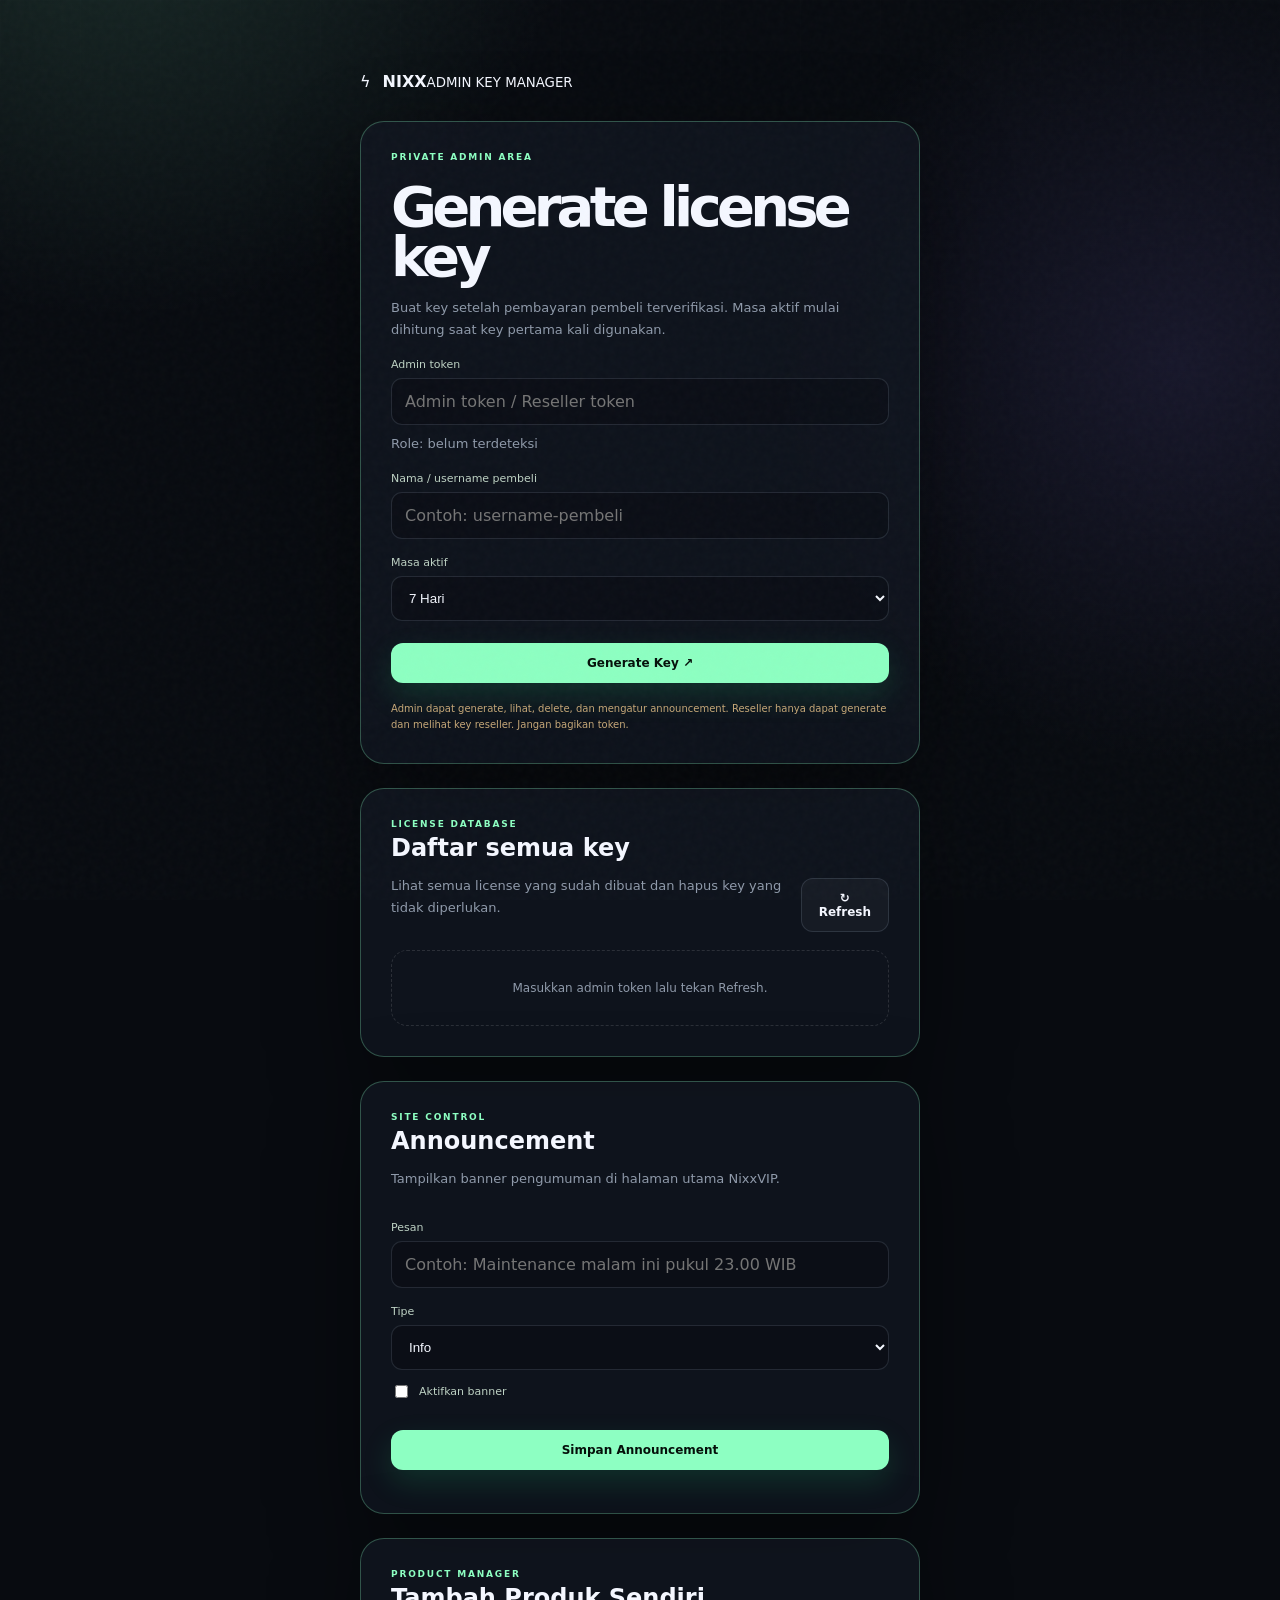
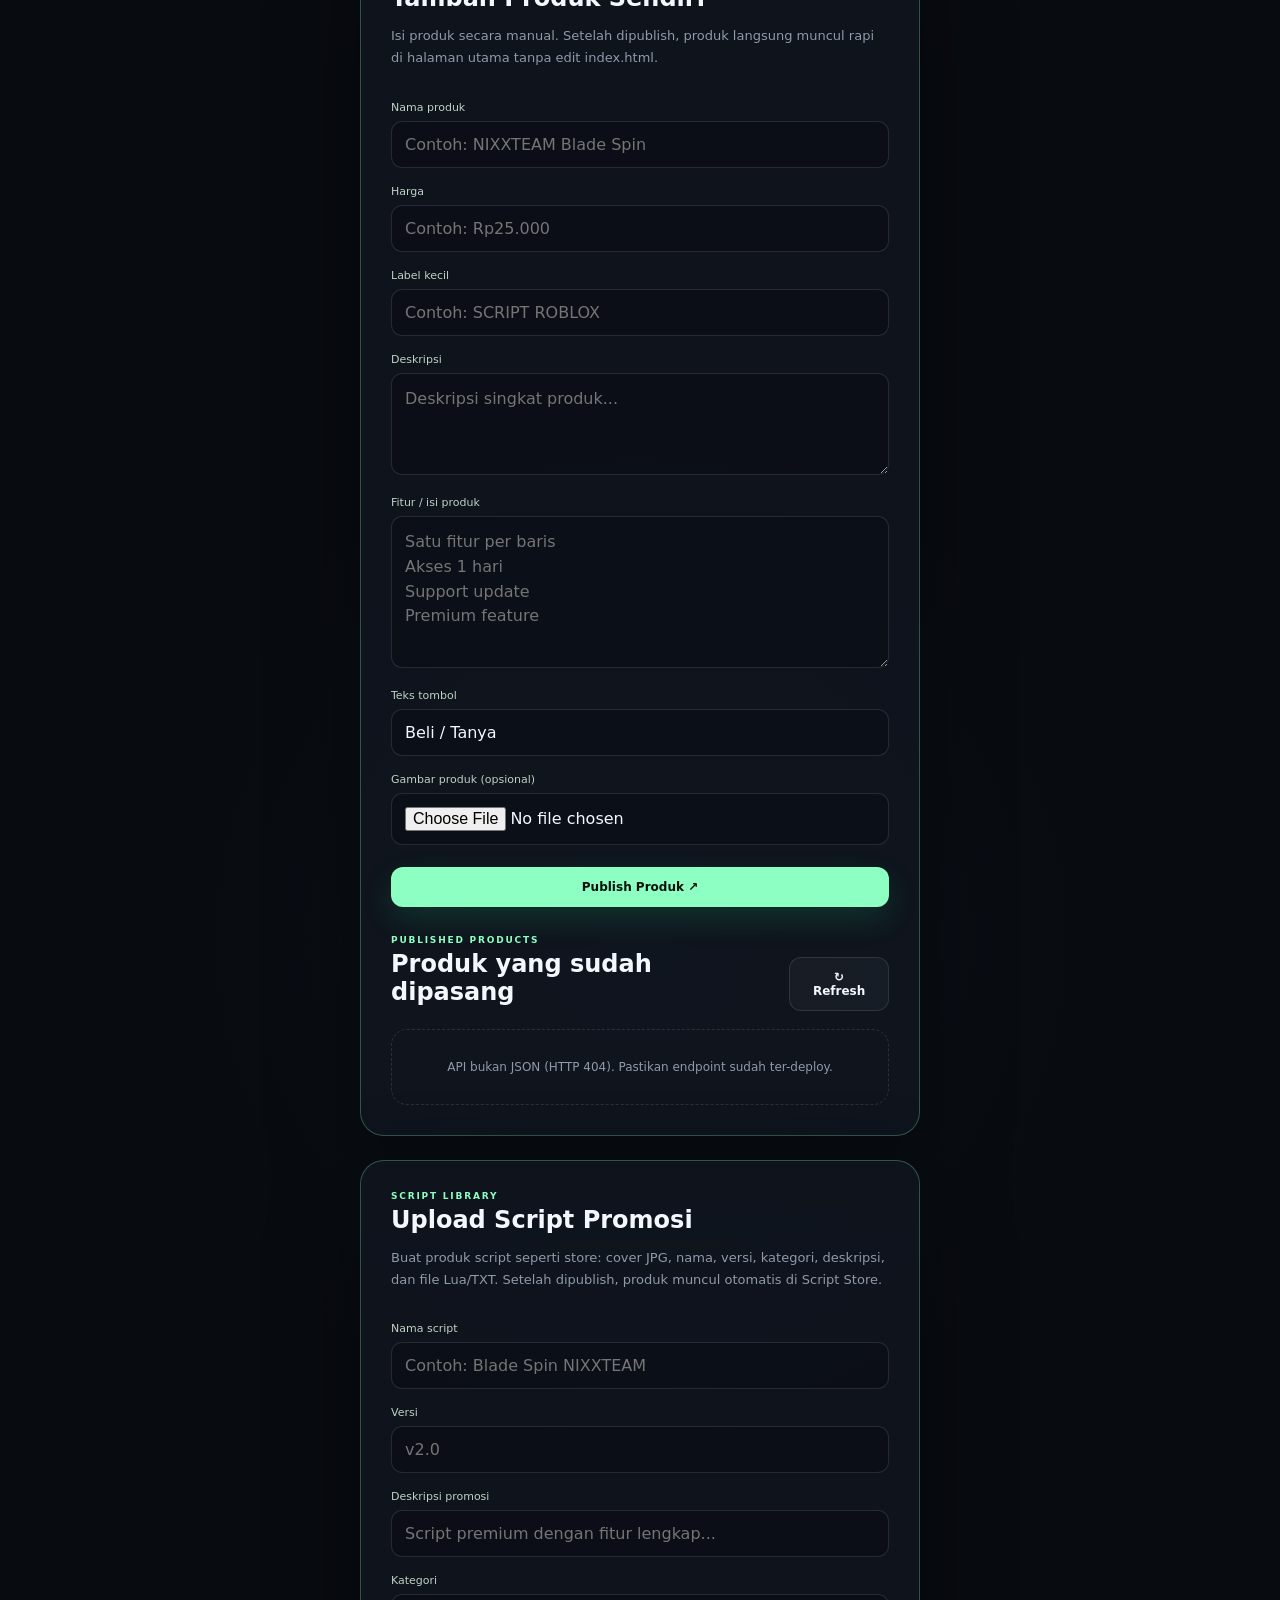
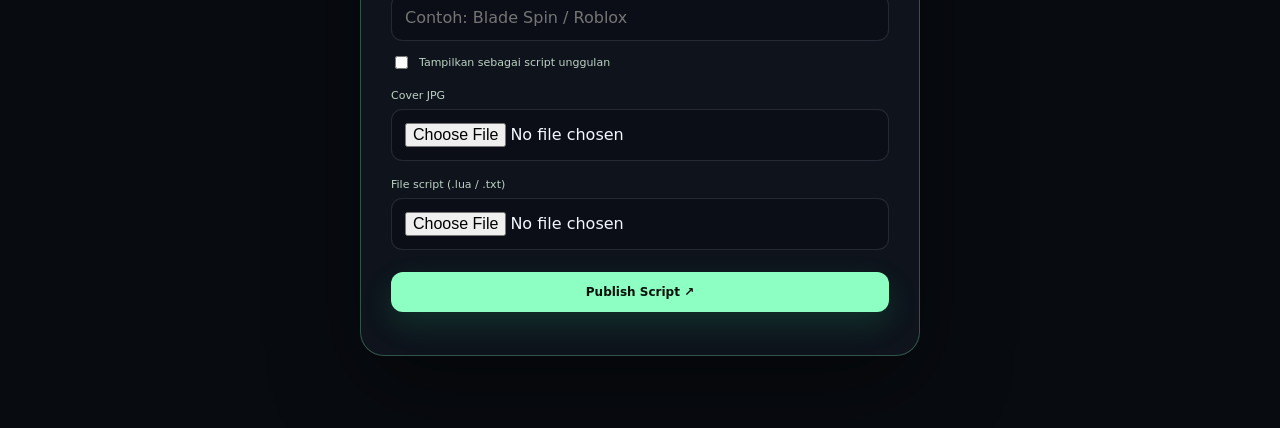
==== admin.html @ 9d0504aa "Add files via upload" ====
<!doctype html>
<html lang="id">
<head>
  <meta charset="utf-8">
  <meta name="viewport" content="width=device-width,initial-scale=1">
  <title>NIXX VIP — Admin Key Manager</title>
  <link rel="stylesheet" href="./style.css">
  <script defer src="./admin.js"></script>
  <style>
    .key-manager{margin-top:24px}
    .manager-head{display:flex;justify-content:space-between;gap:16px;align-items:flex-end;margin-bottom:18px}
    .manager-head h2{margin:5px 0}
    .manager-tools{display:flex;gap:8px;flex-wrap:wrap}
    .key-list{display:grid;gap:12px}
    .key-item{border:1px solid rgba(255,255,255,.1);border-radius:18px;padding:18px;background:rgba(255,255,255,.035)}
    .key-top{display:flex;justify-content:space-between;gap:12px;align-items:center}
    .key-code{font-family:ui-monospace,SFMono-Regular,Consolas,monospace;font-size:14px;word-break:break-all}
    .key-status{font-size:11px;font-weight:800;letter-spacing:.08em;padding:6px 9px;border-radius:999px;white-space:nowrap}
    .status-issued{background:rgba(255,193,7,.12);color:#ffd666}
    .status-active{background:rgba(114,245,168,.12);color:#72f5a8}
    .status-expired,.status-revoked{background:rgba(255,100,120,.12);color:#ff8798}
    .key-grid{display:grid;grid-template-columns:repeat(4,minmax(0,1fr));gap:12px;margin-top:15px}
    .key-grid small{display:block;color:var(--muted);font-size:10px;margin-bottom:4px}
    .key-grid b{font-size:12px}
    .key-actions{margin-top:15px;display:flex;justify-content:flex-end;gap:8px}
    .button-secondary{border-color:rgba(180,120,255,.3)!important;color:#d9b9ff!important}
    .button-danger{border-color:rgba(255,90,110,.35)!important;color:#ff8798!important}
    .empty-key{padding:30px;text-align:center;color:var(--muted);border:1px dashed rgba(255,255,255,.12);border-radius:16px}
    @media(max-width:760px){.key-grid{grid-template-columns:repeat(2,minmax(0,1fr))}.manager-head{align-items:stretch;flex-direction:column}.key-top{align-items:flex-start;flex-direction:column}}
  </style>
</head>
<body>
  <div class="noise" aria-hidden="true"></div>
  <div class="orb orb-one" aria-hidden="true"></div>

  <main class="admin-shell">
    <a class="brand" href="./index.html">
      <span class="brand-symbol">ϟ</span>
      <span><b>NIXX</b><small>ADMIN KEY MANAGER</small></span>
    </a>

    <section class="admin-card">
      <span class="section-number">PRIVATE ADMIN AREA</span>
      <h1>Generate license key</h1>
      <p class="admin-muted">
        Buat key setelah pembayaran pembeli terverifikasi.
        Masa aktif mulai dihitung saat key pertama kali digunakan.
      </p>

      <form id="issueForm">
        <label for="adminToken">Admin token</label>
        <input id="adminToken" type="password" placeholder="Admin token / Reseller token" autocomplete="off" required>
        <p id="roleBadge" class="admin-muted" style="margin-top:8px">Role: belum terdeteksi</p>

        <label for="customer">Nama / username pembeli</label>
        <input id="customer" placeholder="Contoh: username-pembeli" required>

        <label for="days">Masa aktif</label>
        <select id="days">
          <option value="1">1 Hari</option>
          <option value="3">3 Hari</option>
          <option value="7" selected>7 Hari</option>
          <option value="30">30 Hari</option>
        </select>

        <button class="button button-primary button-full" type="submit">Generate Key ↗</button>
      </form>

      <div class="admin-result" id="result" hidden>
        <span class="section-number">KEY GENERATED</span>
        <strong id="generatedKey"></strong>
        <div class="result-actions">
          <button class="button button-primary" id="copyKey" type="button">Copy key</button>
          <a class="button" id="sendWhatsapp" target="_blank" rel="noreferrer">Kirim WhatsApp ↗</a>
        </div>
      </div>

      <p class="admin-warning">Admin dapat generate, lihat, delete, dan mengatur announcement. Reseller hanya dapat generate dan melihat key reseller. Jangan bagikan token.</p>
    </section>

    <section class="admin-card key-manager">
      <div class="manager-head">
        <div>
          <span class="section-number">LICENSE DATABASE</span>
          <h2>Daftar semua key</h2>
          <p class="admin-muted">
            Lihat semua license yang sudah dibuat dan hapus key yang tidak diperlukan.
          </p>
        </div>
        <div class="manager-tools">
          <button class="button" id="refreshKeys" type="button">↻ Refresh</button>
        </div>
      </div>

      <div class="key-list" id="licenseList">
        <div class="empty-key">Masukkan admin token lalu tekan Refresh.</div>
      </div>
    </section>

    <section class="admin-card key-manager">
      <div class="manager-head">
        <div><span class="section-number">SITE CONTROL</span><h2>Announcement</h2><p class="admin-muted">Tampilkan banner pengumuman di halaman utama NixxVIP.</p></div>
      </div>
      <form id="announcementForm">
        <label for="announcementText">Pesan</label>
        <input id="announcementText" maxlength="300" placeholder="Contoh: Maintenance malam ini pukul 23.00 WIB">
        <label for="announcementType">Tipe</label>
        <select id="announcementType"><option value="info">Info</option><option value="success">Success</option><option value="warning">Warning</option><option value="danger">Danger</option></select>
        <label style="display:flex;gap:8px;align-items:center;margin-top:12px"><input id="announcementEnabled" type="checkbox" style="width:auto"> Aktifkan banner</label>
        <button class="button button-primary button-full" type="submit">Simpan Announcement</button>
        <p id="announcementStatus" class="admin-muted"></p>
      </form>
    </section>
  
    <section class="admin-card key-manager">
      <div class="manager-head">
        <div><span class="section-number">PRODUCT MANAGER</span><h2>Tambah Produk Sendiri</h2><p class="admin-muted">Isi produk secara manual. Setelah dipublish, produk langsung muncul rapi di halaman utama tanpa edit index.html.</p></div>
      </div>
      <form id="productUploadForm">
        <label for="productTitle">Nama produk</label>
        <input id="productTitle" maxlength="80" placeholder="Contoh: NIXXTEAM Blade Spin" required>
        <label for="productPrice">Harga</label>
        <input id="productPrice" maxlength="40" placeholder="Contoh: Rp25.000" required>
        <label for="productBadge">Label kecil</label>
        <input id="productBadge" maxlength="40" placeholder="Contoh: SCRIPT ROBLOX">
        <label for="productDescription">Deskripsi</label>
        <textarea id="productDescription" maxlength="400" rows="3" placeholder="Deskripsi singkat produk..."></textarea>
        <label for="productFeatures">Fitur / isi produk</label>
        <textarea id="productFeatures" rows="5" placeholder="Satu fitur per baris&#10;Akses 1 hari&#10;Support update&#10;Premium feature"></textarea>
        <label for="productOrderLabel">Teks tombol</label>
        <input id="productOrderLabel" maxlength="30" value="Beli / Tanya" placeholder="Beli / Tanya">
        <label for="productImage">Gambar produk (opsional)</label>
        <input id="productImage" type="file" accept="image/jpeg,.jpg,.jpeg,image/png,.png,image/webp,.webp">
        <img id="productImagePreview" alt="Preview produk" hidden style="width:100%;aspect-ratio:16/9;object-fit:cover;border-radius:16px;border:1px solid rgba(255,255,255,.12);margin-top:8px">
        <button class="button button-primary button-full" type="submit">Publish Produk ↗</button>
        <p id="productUploadStatus" class="admin-muted"></p>
      </form>

      <div class="manager-head" style="margin-top:28px">
        <div><span class="section-number">PUBLISHED PRODUCTS</span><h2>Produk yang sudah dipasang</h2></div>
        <div class="manager-tools"><button class="button" id="refreshProducts" type="button">↻ Refresh</button></div>
      </div>
      <div class="key-list" id="productAdminList"><div class="empty-key">Belum memuat produk.</div></div>
    </section>

    <section class="admin-card key-manager">
      <div class="manager-head">
        <div><span class="section-number">SCRIPT LIBRARY</span><h2>Upload Script Promosi</h2><p class="admin-muted">Buat produk script seperti store: cover JPG, nama, versi, kategori, deskripsi, dan file Lua/TXT. Setelah dipublish, produk muncul otomatis di Script Store.</p></div>
      </div>
      <form id="scriptUploadForm">
        <label for="scriptTitle">Nama script</label>
        <input id="scriptTitle" maxlength="80" placeholder="Contoh: Blade Spin NIXXTEAM" required>
        <label for="scriptVersion">Versi</label>
        <input id="scriptVersion" maxlength="30" placeholder="v2.0">
        <label for="scriptDescription">Deskripsi promosi</label>
        <input id="scriptDescription" maxlength="240" placeholder="Script premium dengan fitur lengkap...">
        <label for="scriptCategory">Kategori</label>
        <input id="scriptCategory" maxlength="40" placeholder="Contoh: Blade Spin / Roblox">
        <label style="display:flex;gap:8px;align-items:center;margin-top:12px"><input id="scriptFeatured" type="checkbox" style="width:auto"> Tampilkan sebagai script unggulan</label>
        <label for="scriptCover">Cover JPG</label>
        <input id="scriptCover" type="file" accept="image/jpeg,.jpg,.jpeg" required>
        <img id="scriptCoverPreview" alt="Preview cover" hidden style="width:100%;max-width:520px;aspect-ratio:16/9;object-fit:cover;border-radius:16px;border:1px solid rgba(255,255,255,.12);margin-top:8px">
        <label for="scriptFile">File script (.lua / .txt)</label>
        <input id="scriptFile" type="file" accept=".lua,.txt,text/plain" required>
        <button class="button button-primary button-full" type="submit">Publish Script ↗</button>
        <p id="scriptUploadStatus" class="admin-muted"></p>
      </form>
    </section>

  </main>
</body>
</html>
---- style.css ----
:root {
  --bg: #080b10;
  --bg-soft: #0d1219;
  --panel: rgba(17, 23, 32, .78);
  --panel-solid: #111821;
  --panel-light: rgba(255, 255, 255, .045);
  --line: rgba(203, 219, 255, .13);
  --line-strong: rgba(151, 255, 205, .42);
  --text: #f4f7ff;
  --muted: #8f9aaa;
  --green: #8dffc2;
  --green-dark: #1dd47d;
  --cyan: #8de9ff;
  --purple: #b28dff;
  --danger: #ff9ca9;
  --shadow: 0 30px 90px rgba(0, 0, 0, .42);
  --radius: 24px;
}

* { box-sizing: border-box; }
html { scroll-behavior: smooth; }
body {
  margin: 0;
  min-height: 100vh;
  overflow-x: hidden;
  color: var(--text);
  background:
    radial-gradient(circle at 9% -4%, rgba(141, 255, 194, .14), transparent 29rem),
    radial-gradient(circle at 92% 10%, rgba(146, 121, 255, .11), transparent 25rem),
    radial-gradient(circle at 50% 70%, rgba(44, 110, 134, .07), transparent 32rem),
    var(--bg);
  font-family: Inter, ui-sans-serif, system-ui, -apple-system, BlinkMacSystemFont, "Segoe UI", sans-serif;
}
body::before {
  content: "";
  position: fixed;
  z-index: -2;
  inset: 0;
  pointer-events: none;
  opacity: .42;
  background-image: linear-gradient(rgba(255,255,255,.018) 1px, transparent 1px), linear-gradient(90deg, rgba(255,255,255,.018) 1px, transparent 1px);
  background-size: 80px 80px;
  mask-image: linear-gradient(to bottom, black, transparent 88%);
}
a, button, input { font: inherit; }
button { cursor: pointer; }
.noise {
  position: fixed;
  z-index: 30;
  inset: 0;
  pointer-events: none;
  opacity: .035;
  background-image: url("data:image/svg+xml,%3Csvg viewBox='0 0 180 180' xmlns='http://www.w3.org/2000/svg'%3E%3Cfilter id='n'%3E%3CfeTurbulence type='fractalNoise' baseFrequency='.8' numOctaves='3' stitchTiles='stitch'/%3E%3C/filter%3E%3Crect width='100%25' height='100%25' filter='url(%23n)' opacity='.72'/%3E%3C/svg%3E");
}
#particles { position: fixed; z-index: -1; inset: 0; overflow: hidden; pointer-events: none; }
#particles i {
  position: absolute;
  width: 3px;
  height: 3px;
  border-radius: 50%;
  background: var(--green);
  opacity: .24;
  box-shadow: 0 0 14px var(--green);
  animation: float-particle 8s ease-in-out infinite;
}
.ambient {
  position: fixed;
  z-index: -1;
  width: 360px;
  height: 360px;
  border: 1px solid rgba(141, 255, 194, .11);
  border-radius: 50%;
  pointer-events: none;
}
.ambient::after { content: ""; position: absolute; inset: 32px; border: 1px solid rgba(141, 255, 194, .07); border-radius: 50%; }
.ambient-one { top: 18%; left: -270px; animation: orbit 18s ease-in-out infinite; }
.ambient-two { right: -270px; bottom: 8%; animation: orbit 22s ease-in-out infinite reverse; }
.shell { width: min(1160px, calc(100% - 40px)); margin: auto; }

/* HEADER */
.site-header {
  position: relative;
  z-index: 4;
  display: flex;
  align-items: center;
  justify-content: space-between;
  padding: 25px 0;
}
.brand { display: flex; align-items: center; gap: 12px; color: var(--text); text-decoration: none; }
.brand-mark {
  display: grid;
  width: 42px;
  height: 42px;
  place-items: center;
  border: 1px solid rgba(141, 255, 194, .7);
  border-radius: 14px;
  color: #06100b;
  background: linear-gradient(145deg, var(--green), #45e69b);
  box-shadow: 0 0 34px rgba(29, 212, 125, .28);
  transform: rotate(-7deg);
}
.brand-mark span { font-size: 23px; font-weight: 950; transform: rotate(7deg); }
.brand-copy b { display: block; font-size: 15px; line-height: 1; letter-spacing: .12em; }
.brand-copy b span { color: var(--green); }
.brand-copy small { display: block; margin-top: 6px; color: var(--muted); font-size: 8px; letter-spacing: .19em; }
.nav { display: flex; align-items: center; gap: 28px; }
.nav a { color: var(--muted); font-size: 12px; text-decoration: none; transition: color .2s ease; }
.nav a:hover { color: var(--text); }

/* BUTTONS */
.button {
  display: inline-flex;
  align-items: center;
  justify-content: center;
  gap: 9px;
  padding: 12px 17px;
  border: 1px solid var(--line);
  border-radius: 12px;
  color: var(--text);
  background: rgba(255, 255, 255, .035);
  font-size: 12px;
  font-weight: 850;
  text-decoration: none;
  transition: transform .25s ease, border-color .25s ease, background .25s ease, box-shadow .25s ease;
}
.button span { color: inherit; font-size: 15px; line-height: 0; }
.button:hover { transform: translateY(-3px); border-color: var(--line-strong); }
.button-primary { border-color: transparent; color: #05100a; background: var(--green); box-shadow: 0 12px 30px rgba(29, 212, 125, .16); }
.button-primary:hover { border-color: transparent; background: #b9ffd4; box-shadow: 0 16px 36px rgba(29, 212, 125, .26); }
.button-small { padding: 10px 14px; font-size: 11px; }
.button-large { padding: 15px 20px; }
.button-full { width: 100%; }

/* HERO */
.hero {
  display: grid;
  grid-template-columns: 1fr .87fr;
  gap: 74px;
  align-items: center;
  min-height: 590px;
  padding: 76px 0 92px;
}
.eyebrow, .section-number {
  display: flex;
  align-items: center;
  gap: 9px;
  color: var(--green);
  font-size: 9px;
  font-weight: 900;
  letter-spacing: .2em;
}
.eyebrow-line { display: block; width: 24px; height: 1px; background: var(--green); box-shadow: 0 0 10px var(--green); }
.eyebrow-live { margin-left: 4px; padding: 4px 7px; border: 1px solid rgba(141, 255, 194, .23); border-radius: 999px; color: var(--green); font-size: 8px; letter-spacing: .12em; }
h1 { max-width: 650px; margin: 20px 0 22px; font-size: clamp(56px, 7.8vw, 94px); line-height: .9; letter-spacing: -.085em; }
h1 em { color: var(--green); font-style: normal; text-shadow: 0 0 34px rgba(141, 255, 194, .15); }
.hero-lead { max-width: 510px; margin: 0; color: var(--muted); font-size: 15px; line-height: 1.75; }
.hero-actions { display: flex; align-items: center; gap: 22px; flex-wrap: wrap; margin-top: 30px; }
.text-link { display: inline-flex; align-items: center; gap: 9px; color: #dbe3f0; font-size: 12px; font-weight: 750; text-decoration: none; }
.text-link:hover { color: var(--green); }
.play-icon { display: grid; width: 25px; height: 25px; place-items: center; border: 1px solid var(--line); border-radius: 50%; color: var(--green); font-size: 8px; }
.hero-proof { display: flex; align-items: center; gap: 12px; margin-top: 41px; }
.avatar-stack { display: flex; align-items: center; }
.avatar-stack span { display: grid; width: 28px; height: 28px; margin-left: -7px; place-items: center; border: 2px solid var(--bg); border-radius: 50%; color: #07100d; background: var(--green); font-size: 9px; font-weight: 900; }
.avatar-stack span:first-child { margin-left: 0; color: #d9fff0; background: #1c5262; }
.avatar-stack span:nth-child(2) { color: #efe7ff; background: #7252b5; }
.avatar-stack span:last-child { color: var(--green); background: #192a27; }
.hero-proof p { margin: 0; color: var(--muted); font-size: 10px; line-height: 1.55; }
.hero-proof strong { color: #dae5df; font-size: 11px; }

/* HERO VISUAL */
.hero-visual { position: relative; min-height: 390px; }
.hero-glow { position: absolute; inset: 12% 4%; border-radius: 45%; background: rgba(91, 231, 169, .11); filter: blur(65px); }
.hero-grid {
  position: absolute;
  z-index: -1;
  inset: 16% -11% 2% 12%;
  border: 1px solid rgba(141, 255, 194, .11);
  border-radius: 50%;
  transform: rotate(-15deg);
  background-image: linear-gradient(rgba(141, 255, 194, .08) 1px, transparent 1px), linear-gradient(90deg, rgba(141, 255, 194, .08) 1px, transparent 1px);
  background-size: 28px 28px;
  mask-image: linear-gradient(125deg, transparent, black 35%, black 72%, transparent);
}
.access-card {
  position: absolute;
  z-index: 1;
  top: 65px;
  left: 5%;
  width: min(410px, 87%);
  padding: 25px;
  overflow: hidden;
  border: 1px solid rgba(141, 255, 194, .34);
  border-radius: 28px;
  background: linear-gradient(145deg, rgba(30, 55, 50, .9), rgba(11, 16, 23, .94) 64%);
  box-shadow: 25px 30px 70px rgba(0, 0, 0, .43), inset 0 1px 0 rgba(255, 255, 255, .08);
  transform: rotate(-5deg);
  transition: transform .45s ease;
}
.access-card::after { content: "NIXX"; position: absolute; right: -12px; bottom: -30px; color: rgba(141, 255, 194, .045); font-size: 100px; font-weight: 950; letter-spacing: -.1em; }
.access-card:hover { transform: rotate(0) translateY(-6px); }
.access-card-top, .access-card-foot { display: flex; align-items: center; justify-content: space-between; gap: 10px; }
.mini-label, .access-card-foot span { color: #9eabb0; font-size: 8px; font-weight: 800; letter-spacing: .18em; }
.secure-pill { display: flex; align-items: center; gap: 6px; color: var(--green); font-size: 8px; font-weight: 850; letter-spacing: .12em; }
.secure-pill i, .signal-code i { width: 6px; height: 6px; border-radius: 50%; background: var(--green); box-shadow: 0 0 12px var(--green); }
.access-card-main { display: flex; align-items: center; gap: 15px; margin: 53px 0 36px; }
.access-icon { display: grid; width: 55px; height: 55px; place-items: center; border: 1px solid rgba(141, 255, 194, .48); border-radius: 17px; color: #06100b; background: var(--green); box-shadow: 0 0 28px rgba(141, 255, 194, .22); font-size: 29px; font-weight: 950; }
.access-card-main span { display: block; color: var(--green); font-size: 9px; font-weight: 900; letter-spacing: .21em; }
.access-card-main strong { display: block; margin-top: 6px; color: #eef6f1; font-size: 20px; letter-spacing: -.04em; }
.access-progress { height: 5px; overflow: hidden; border-radius: 99px; background: rgba(255, 255, 255, .1); }
.access-progress span { display: block; width: 72%; height: 100%; border-radius: inherit; background: linear-gradient(90deg, var(--green-dark), var(--green)); box-shadow: 0 0 14px var(--green); }
.access-card-foot { margin-top: 13px; }
.access-card-foot b { color: #dfffe9; font-size: 9px; letter-spacing: .08em; }
.visual-chip { position: absolute; z-index: 2; display: flex; align-items: center; gap: 8px; padding: 10px 13px; border: 1px solid var(--line); border-radius: 12px; color: #dce5ee; background: rgba(15, 21, 28, .8); box-shadow: 0 15px 35px rgba(0, 0, 0, .25); backdrop-filter: blur(12px); font-size: 9px; font-weight: 850; letter-spacing: .1em; }
.chip-top { top: 22px; right: 5%; }
.chip-bottom { right: 0; bottom: 30px; flex-direction: column; align-items: flex-start; gap: 3px; border-color: rgba(178, 141, 255, .35); }
.chip-bottom b { color: var(--purple); font-size: 17px; letter-spacing: -.04em; }
.chip-bottom span { color: var(--muted); font-size: 9px; }
.chip-dot { width: 6px; height: 6px; border-radius: 50%; background: var(--green); box-shadow: 0 0 10px var(--green); }

/* TRUST STRIP */
.signal-row { display: grid; grid-template-columns: repeat(4, 1fr); gap: 12px; padding: 17px 18px; border: 1px solid var(--line); border-radius: 18px; background: rgba(255, 255, 255, .025); }
.signal-row > div { display: flex; align-items: center; gap: 10px; min-width: 0; padding: 3px 9px; border-right: 1px solid var(--line); }
.signal-row > div:last-child { border-right: 0; }
.signal-icon { display: grid; flex: 0 0 auto; width: 31px; height: 31px; place-items: center; border-radius: 10px; color: var(--green); background: rgba(141, 255, 194, .09); font-size: 13px; }
.signal-row b, .signal-row small { display: block; }
.signal-row b { color: #e8f0ea; font-size: 11px; }
.signal-row small { margin-top: 3px; color: var(--muted); font-size: 9px; }
.signal-code { display: block !important; padding-left: 18px !important; }
.signal-code span { display: block; color: var(--muted); font-size: 8px; letter-spacing: .16em; }
.signal-code b { display: flex; align-items: center; gap: 7px; margin-top: 5px; color: var(--green); font-size: 9px; letter-spacing: .08em; }

/* PROMO */
.ad-section { padding: 68px 0 14px; }
.promo-banner { display: grid; grid-template-columns: minmax(0, 1.55fr) minmax(290px, .75fr); min-height: 350px; overflow: hidden; border: 1px solid var(--line); border-radius: 27px; background: #10161e; box-shadow: 0 24px 65px rgba(0, 0, 0, .28); }
.promo-media { position: relative; min-height: 350px; overflow: hidden; background: #070a0f; }
.promo-slides, .promo-slide { position: absolute; inset: 0; }
.promo-slide { opacity: 0; transform: scale(1.04); transition: opacity .7s ease, transform 1.2s ease; }
.promo-slide.active { opacity: 1; transform: scale(1); }
.promo-slide img { display: block; width: 100%; height: 100%; object-fit: cover; }
.promo-media::after { content: ""; position: absolute; inset: 0; background: linear-gradient(90deg, rgba(0,0,0,.04), rgba(5,8,12,.12) 48%, rgba(5,8,12,.76)); pointer-events: none; }
.promo-overlay-label { position: absolute; z-index: 3; top: 19px; left: 22px; color: #fff; font: 9px/1 "SFMono-Regular", Consolas, monospace; letter-spacing: .17em; text-shadow: 0 1px 8px #000; }
.promo-copy { display: flex; flex-direction: column; justify-content: center; padding: 35px 32px; background: linear-gradient(180deg, #111a21, #0c1219); }
.promo-kicker { color: var(--green); font-size: 9px; font-weight: 850; letter-spacing: .2em; }
.promo-copy h2 { margin: 10px 0 11px; font-size: clamp(27px, 3vw, 43px); line-height: 1; letter-spacing: -.06em; }
.promo-copy p { margin: 0 0 20px; color: var(--muted); font-size: 12px; line-height: 1.7; }
.promo-meta { display: flex; align-items: center; gap: 11px; margin-bottom: 22px; }
.promo-meta b { font-size: 16px; }
.promo-meta span { padding: 6px 9px; border: 1px solid var(--line); border-radius: 999px; color: var(--muted); font-size: 9px; }
.promo-nav { position: absolute; z-index: 4; top: 50%; display: grid; width: 38px; height: 38px; place-items: center; border: 1px solid rgba(255,255,255,.2); border-radius: 50%; color: #fff; background: rgba(6, 10, 14, .52); backdrop-filter: blur(10px); font-size: 24px; line-height: 1; transform: translateY(-50%); }
.promo-nav:hover { background: rgba(20, 29, 37, .9); }
.promo-prev { left: 15px; }
.promo-next { right: 15px; }
.promo-dots { position: absolute; z-index: 4; bottom: 17px; left: 20px; display: flex; gap: 7px; }
.promo-dot { width: 7px; height: 7px; padding: 0; border: 0; border-radius: 99px; background: rgba(255,255,255,.45); transition: .25s; }
.promo-dot.active { width: 24px; background: #fff; }

/* SECTIONS + PRODUCTS */
.section { padding: 88px 0; }
.section-heading { display: flex; align-items: end; justify-content: space-between; gap: 24px; margin-bottom: 27px; }
.section-heading h2, .license-card h2, .modal h2 { margin: 10px 0 0; font-size: clamp(32px, 4vw, 52px); letter-spacing: -.07em; }
.section-heading > p { max-width: 405px; margin: 0; color: var(--muted); font-size: 12px; line-height: 1.75; }
.filter-row { display: flex; gap: 8px; flex-wrap: wrap; margin-bottom: 18px; }
.filter { padding: 9px 14px; border: 1px solid var(--line); border-radius: 999px; color: var(--muted); background: transparent; font-size: 11px; }
.filter:hover, .filter.active { border-color: var(--green); color: #07100b; background: var(--green); }
.plan-grid { display: grid; grid-template-columns: repeat(4, 1fr); gap: 13px; }
.plan { position: relative; display: flex; flex-direction: column; min-height: 370px; padding: 22px; border: 1px solid var(--line); border-radius: var(--radius); background: linear-gradient(155deg, rgba(25, 32, 42, .8), rgba(13, 18, 25, .76)); transition: transform .3s ease, border-color .3s ease, box-shadow .3s ease; }
.plan::before { content: ""; position: absolute; top: 0; right: 20px; left: 20px; height: 1px; background: linear-gradient(90deg, transparent, rgba(141,255,194,.6), transparent); opacity: 0; transition: opacity .3s; }
.plan:hover { border-color: rgba(141,255,194,.48); box-shadow: 0 20px 45px rgba(0,0,0,.22); transform: translateY(-7px); }
.plan:hover::before { opacity: 1; }
.plan-featured { border-color: rgba(141,255,194,.58); background: linear-gradient(155deg, rgba(30, 69, 57, .72), rgba(13, 22, 27, .9)); }
.popular { position: absolute; top: 15px; right: 15px; padding: 6px 8px; border-radius: 99px; color: #07100b; background: var(--green); font-size: 8px; font-weight: 900; letter-spacing: .1em; }
.plan-kicker { color: var(--muted); font-size: 9px; letter-spacing: .17em; }
.plan h3 { margin: 13px 0 3px; font-size: 24px; letter-spacing: -.05em; }
.price { margin: 15px 0 6px; color: var(--green); font-size: 31px; letter-spacing: -.07em; }
.price small { color: var(--muted); font-size: 10px; letter-spacing: 0; }
.plan > p { min-height: 38px; margin: 0; color: var(--muted); font-size: 11px; line-height: 1.6; }
.plan ul { margin: auto 0 18px; padding: 16px 0 0; border-top: 1px solid var(--line); list-style: none; }
.plan li { margin: 9px 0; color: #c6d2ce; font-size: 11px; }
.plan li::before { content: "✓"; margin-right: 8px; color: var(--green); font-weight: 900; }
.plan-more { padding: 10px 0 0; border: 0; color: var(--muted); background: none; font-size: 10px; text-align: left; }
.plan-more:hover { color: var(--text); }

/* FEATURES */
.feature-section { padding-top: 45px; }
.feature-grid { display: grid; grid-template-columns: repeat(3, 1fr); gap: 13px; }
.feature { position: relative; min-height: 170px; overflow: hidden; padding: 22px; border: 1px solid var(--line); border-radius: var(--radius); background: rgba(255,255,255,.025); transition: .3s ease; }
.feature::after { content: ""; position: absolute; right: -28px; bottom: -43px; width: 110px; height: 110px; border: 1px solid rgba(141,255,194,.08); border-radius: 50%; }
.feature:hover { border-color: rgba(141,255,194,.38); background: rgba(141,255,194,.045); transform: translateY(-5px); }
.feature-icon { display: grid; width: 37px; height: 37px; place-items: center; margin-bottom: 17px; border: 1px solid rgba(141,255,194,.16); border-radius: 11px; color: var(--green); background: rgba(141,255,194,.09); }
.feature h3 { margin: 0 0 8px; font-size: 14px; }
.feature p { max-width: 260px; margin: 0; color: var(--muted); font-size: 11px; line-height: 1.7; }
.feature-number { position: absolute; top: 23px; right: 22px; color: rgba(255,255,255,.19); font: 10px "SFMono-Regular", Consolas, monospace; }

/* RATING CAROUSEL */
.rating-section { padding-top: 32px; }
.rating-summary {
  display: flex;
  align-items: center;
  gap: 16px;
  margin: 0 0 18px;
  padding: 15px 18px;
  border: 1px solid rgba(141,255,194,.16);
  border-radius: 16px;
  background: rgba(141,255,194,.035);
}
.rating-score { display: flex; align-items: baseline; gap: 4px; }
.rating-score strong { color: var(--green); font-size: 27px; letter-spacing: -.08em; }
.rating-score span { color: var(--muted); font-size: 11px; }
.rating-stars, .stars { color: #ffd36e; letter-spacing: .12em; font-size: 14px; }
.rating-summary p { margin: 0 0 0 auto; color: var(--muted); font-size: 10px; }
.rating-track {
  display: flex;
  gap: 13px;
  overflow-x: auto;
  padding: 2px 3px 18px;
  scroll-snap-type: x mandatory;
  scrollbar-width: thin;
  scrollbar-color: rgba(141,255,194,.45) transparent;
}
.rating-track::-webkit-scrollbar { height: 5px; }
.rating-track::-webkit-scrollbar-track { background: transparent; }
.rating-track::-webkit-scrollbar-thumb { border-radius: 99px; background: rgba(141,255,194,.42); }
.rating-card {
  flex: 0 0 calc((100% - 26px) / 3);
  min-width: 270px;
  min-height: 190px;
  padding: 20px;
  border: 1px solid var(--line);
  border-radius: 20px;
  background: linear-gradient(145deg, rgba(25,32,42,.8), rgba(13,18,25,.78));
  scroll-snap-align: start;
  transition: border-color .3s ease, transform .3s ease, background .3s ease;
}
.rating-card:hover { border-color: rgba(141,255,194,.42); background: rgba(141,255,194,.045); transform: translateY(-4px); }
.rating-card-top { display: flex; align-items: center; justify-content: space-between; gap: 12px; }
.rating-tag { padding: 5px 7px; border: 1px solid rgba(141,255,194,.2); border-radius: 999px; color: var(--green); font-size: 8px; font-weight: 800; letter-spacing: .1em; }
.rating-card > p { min-height: 52px; margin: 21px 0 18px; color: #d5ddd9; font-size: 12px; line-height: 1.65; }
.rating-user { display: flex; align-items: center; gap: 10px; }
.rating-avatar { display: grid; width: 31px; height: 31px; place-items: center; border-radius: 50%; color: #07100b; background: var(--green); font-size: 11px; font-weight: 900; }
.rating-avatar.avatar-purple { color: #f2eaff; background: #7f63c4; }
.rating-avatar.avatar-blue { color: #e4f7ff; background: #397e9a; }
.rating-avatar.avatar-gold { color: #2b1d05; background: #f0c86b; }
.rating-avatar.avatar-pink { color: #ffeaf3; background: #ae668f; }
.rating-user b, .rating-user small { display: block; }
.rating-user b { color: #f1f6f2; font-size: 11px; }
.rating-user small { margin-top: 3px; color: var(--muted); font-size: 9px; }

/* LICENSE + CONTACT */
.license-section { padding-top: 5px; }
.license-card { display: grid; grid-template-columns: 1fr 1.05fr; gap: 45px; align-items: center; padding: 34px; border: 1px solid rgba(141,255,194,.25); border-radius: var(--radius); background: linear-gradient(105deg, rgba(141,255,194,.1), rgba(255,255,255,.025) 55%, rgba(178,141,255,.08)); }
.license-card p { max-width: 420px; margin: 13px 0; color: var(--muted); font-size: 12px; line-height: 1.7; }
.license-note { display: flex; align-items: center; gap: 8px; color: #b6c7bf; font-size: 10px; }
.license-note i { width: 6px; height: 6px; border-radius: 50%; background: var(--green); box-shadow: 0 0 10px var(--green); }
.license-card label, .modal label { display: block; margin: 12px 0 7px; color: #c8d5d0; font-size: 10px; font-weight: 700; }
.license-input { display: flex; gap: 8px; }
.license-input input, .modal input { width: 100%; padding: 13px; outline: 0; border: 1px solid var(--line); border-radius: 11px; color: var(--text); background: rgba(0,0,0,.22); }
.license-input input:focus, .modal input:focus { border-color: var(--green); box-shadow: 0 0 0 3px rgba(141,255,194,.08); }
#licenseResult { display: block; min-height: 18px; margin-top: 11px; color: var(--muted); font-size: 11px; }
.contact-section { padding-top: 54px; }
.contact-grid { display: grid; grid-template-columns: repeat(3, 1fr); gap: 13px; }
.contact-card { display: flex; align-items: center; gap: 13px; padding: 19px; border: 1px solid var(--line); border-radius: var(--radius); color: var(--text); background: rgba(255,255,255,.025); text-decoration: none; transition: .3s ease; }
.contact-card:hover { border-color: rgba(141,255,194,.45); background: rgba(141,255,194,.05); transform: translateY(-5px); }
.contact-icon { display: grid; flex: 0 0 auto; width: 42px; height: 42px; place-items: center; border-radius: 14px; font-weight: 900; }
.telegram { color: #8fd7ff; background: rgba(66,169,234,.13); }
.discord { color: #b8adff; background: rgba(88,101,242,.16); }
.whatsapp { color: #7dffb2; background: rgba(37,211,102,.14); }
.contact-card b, .contact-card small { display: block; }
.contact-card b { font-size: 12px; }
.contact-card small { margin-top: 4px; color: var(--muted); font-size: 10px; }
.contact-card > strong { margin-left: auto; color: var(--green); }

/* FOOTER + MODAL */
footer { display: flex; justify-content: space-between; gap: 20px; padding: 30px 0 42px; border-top: 1px solid var(--line); color: var(--muted); font-size: 10px; }
footer i { color: var(--green); font-style: normal; }
.modal-backdrop { display: none; position: fixed; z-index: 10; inset: 0; place-items: center; padding: 18px; background: rgba(0,0,0,.77); backdrop-filter: blur(10px); }
.modal-backdrop.show { display: grid; }
.modal { position: relative; width: min(450px, 100%); padding: 29px; border: 1px solid rgba(141,255,194,.35); border-radius: 24px; background: var(--panel-solid); box-shadow: var(--shadow); animation: modal-in .25s ease; }
.modal p { margin: 8px 0 17px; color: var(--muted); font-size: 12px; }
.close { position: absolute; top: 17px; right: 18px; border: 0; color: var(--muted); background: transparent; font-size: 24px; }
.order-summary { display: flex; align-items: center; justify-content: space-between; gap: 14px; margin: 20px 0 5px; padding: 14px; border: 1px solid rgba(141,255,194,.12); border-radius: 13px; background: rgba(141,255,194,.07); font-size: 12px; }
.order-summary b { color: var(--green); }
.modal .button { margin-top: 19px; }

/* JS STATES */
.reveal { opacity: 0; transform: translateY(20px); transition: opacity .72s ease, transform .72s ease; }
.reveal.visible { opacity: 1; transform: none; }
.delay-one { transition-delay: .1s; }
.delay-two { transition-delay: .2s; }
.delay-three { transition-delay: .3s; }
.license-detail { margin-top: 12px; padding: 18px; border: 1px solid rgba(141,255,194,.24); border-radius: 18px; background: rgba(0,0,0,.18); animation: modal-in .25s ease; }
.license-detail-head { display: flex; align-items: center; justify-content: space-between; gap: 15px; padding-bottom: 15px; border-bottom: 1px solid var(--line); }
.license-detail-head span { display: block; color: var(--green); font-size: 9px; font-weight: 900; letter-spacing: .18em; }
.license-detail-head strong { display: block; margin-top: 5px; font-size: 13px; }
.license-status { padding: 7px 9px; border-radius: 999px; color: var(--green); background: rgba(141,255,194,.1); font-size: 9px; letter-spacing: .08em; white-space: nowrap; }
.is-expired .license-status { color: var(--danger); background: rgba(255,120,130,.1); }
.is-issued .license-status { color: #ffd98a; background: rgba(255,210,100,.1); }
.license-detail-grid { display: grid; grid-template-columns: 1fr 1fr; gap: 12px; margin-top: 15px; }
.license-detail-grid > div { padding: 11px 12px; border: 1px solid rgba(152,255,193,.1); border-radius: 12px; background: rgba(255,255,255,.018); }
.license-detail-grid small { display: block; margin-bottom: 5px; color: var(--muted); font-size: 9px; }
.license-detail-grid b { display: block; color: #e4f5e9; font-size: 11px; line-height: 1.45; }
.license-detail-wide { grid-column: 1 / -1; }
.license-key-value { color: var(--green) !important; font-family: "SFMono-Regular", Consolas, monospace; word-break: break-all; }
.license-loading, .license-error { padding: 12px; border-radius: 12px; font-size: 11px; }
.license-loading { border: 1px solid var(--line); color: var(--muted); background: rgba(255,255,255,.02); }
.license-error { border: 1px solid rgba(255,120,130,.22); color: var(--danger); background: rgba(255,120,130,.06); }
.product-detail-backdrop { position: fixed; z-index: 1000; inset: 0; display: grid; place-items: center; padding: 20px; background: rgba(0,0,0,.72); backdrop-filter: blur(12px); }
.product-detail { position: relative; width: min(560px, 100%); max-height: min(720px, 90vh); overflow: auto; padding: 30px; border: 1px solid var(--line); border-radius: 24px; background: #0a0e14; box-shadow: var(--shadow); }
.product-detail .close { top: 12px; right: 14px; }
.product-detail h2 { margin: 10px 0; }
.product-detail-description { color: var(--muted); line-height: 1.7; }
.product-detail-price { display: flex; align-items: center; justify-content: space-between; padding: 15px 0; margin: 15px 0; border-top: 1px solid var(--line); border-bottom: 1px solid var(--line); }
.product-detail-price b { font-size: 23px; }
.product-detail-price span { color: var(--muted); font-size: 12px; }
.product-detail h3 { font-size: 13px; }
.product-detail-features { padding-left: 20px; color: #c9d1de; font-size: 12px; line-height: 2; }

/* ADMIN PAGE COMPATIBILITY */
.admin-shell { width: min(560px, calc(100% - 28px)); margin: 0 auto; padding: 72px 0; }
.admin-card { margin-top: 30px; padding: 30px; border: 1px solid rgba(141,255,194,.28); border-radius: var(--radius); background: var(--panel); box-shadow: var(--shadow); }
.admin-card h1 { margin-bottom: 14px; font-size: clamp(36px, 7vw, 56px); }
.admin-muted { color: var(--muted); font-size: 13px; line-height: 1.7; }
.admin-card label { display: block; margin: 17px 0 7px; color: #bed2c4; font-size: 11px; }
.admin-card input, .admin-card select { width: 100%; padding: 13px; outline: 0; border: 1px solid var(--line); border-radius: 11px; color: var(--text); background: rgba(0,0,0,.2); }
.admin-card input:focus, .admin-card select:focus { border-color: var(--green); }
.admin-card .button { margin-top: 22px; }
.admin-result { margin-top: 25px; padding: 18px; border: 1px solid rgba(141,255,194,.28); border-radius: 15px; background: rgba(141,255,194,.06); }
.admin-result strong { display: block; margin: 12px 0; color: var(--green); font: 700 17px "SFMono-Regular", Consolas, monospace; word-break: break-all; }
.result-actions { display: flex; gap: 8px; }
.result-actions .button { flex: 1; margin-top: 0; }
.admin-warning { margin: 18px 0 0; color: #c6a878; font-size: 10px; line-height: 1.6; }
.key-manager { margin-top: 24px; }
.key-list { display: grid; gap: 12px; }
.key-item { padding: 18px; border: 1px solid var(--line); border-radius: 18px; background: rgba(255,255,255,.035); }
.key-top { display: flex; align-items: center; justify-content: space-between; gap: 12px; }
.key-code { color: var(--green); font: 14px "SFMono-Regular", Consolas, monospace; word-break: break-all; }
.key-status { padding: 6px 9px; border-radius: 999px; font-size: 11px; font-weight: 800; letter-spacing: .08em; white-space: nowrap; }
.status-issued { color: #ffd98a; background: rgba(255,210,100,.1); }
.status-active { color: var(--green); background: rgba(141,255,194,.1); }
.status-expired, .status-revoked { color: var(--danger); background: rgba(255,120,130,.1); }
.key-grid { display: grid; grid-template-columns: repeat(3, 1fr); gap: 12px; margin-top: 16px; }
.key-grid > div { padding: 11px 12px; border: 1px solid rgba(152,255,193,.1); border-radius: 12px; }
.key-grid small { display: block; margin-bottom: 5px; color: var(--muted); font-size: 9px; }
.key-grid b { display: block; font-size: 11px; line-height: 1.45; }
.key-actions { margin-top: 15px; }
.button-danger { border-color: rgba(255,120,130,.22); color: var(--danger); background: rgba(255,120,130,.06); }
.empty-key { padding: 18px; border: 1px dashed var(--line); border-radius: 14px; color: var(--muted); font-size: 12px; }

@keyframes float-particle { 0%, 100% { transform: translate3d(0,0,0); opacity: .08; } 50% { transform: translate3d(18px,-30px,0); opacity: .45; } }
@keyframes pulse { 50% { box-shadow: 0 0 0 9px rgba(141,255,194,0), 0 0 22px var(--green); } }
@keyframes orbit { 50% { transform: translate(35px,-25px) rotate(16deg); } }
@keyframes modal-in { from { opacity: 0; transform: scale(.96) translateY(10px); } to { opacity: 1; transform: none; } }

@media (max-width: 940px) {
  .hero { grid-template-columns: 1fr; gap: 20px; padding: 62px 0 72px; }
  .hero-copy { max-width: 700px; }
  .hero-visual { width: min(600px, 100%); min-height: 360px; }
  .plan-grid { grid-template-columns: repeat(2, 1fr); }
  .signal-row { grid-template-columns: repeat(2, 1fr); }
  .signal-row > div:nth-child(2) { border-right: 0; }
  .signal-row > div:nth-child(-n+2) { border-bottom: 1px solid var(--line); padding-bottom: 12px; }
  .signal-row > div:nth-child(n+3) { padding-top: 12px; }
  .feature-grid { grid-template-columns: repeat(2, 1fr); }
  .license-card { grid-template-columns: 1fr; gap: 12px; }
  .rating-card { flex-basis: calc(50% - 7px); }
}
@media (max-width: 650px) {
  .shell { width: calc(100% - 28px); }
  .site-header { padding: 18px 0; }
  .nav { gap: 10px; }
  .nav a:not(.button) { display: none; }
  .nav .button { padding: 9px 11px; }
  .hero { min-height: auto; padding: 52px 0 58px; }
  h1 { font-size: clamp(53px, 16vw, 78px); }
  .hero-lead { font-size: 14px; }
  .hero-visual { min-height: 315px; }
  .access-card { top: 56px; left: 2%; width: 92%; padding: 20px; }
  .access-card-main { margin: 40px 0 28px; }
  .chip-top { right: 0; }
  .chip-bottom { right: 2px; bottom: 12px; }
  .signal-row { grid-template-columns: 1fr 1fr; gap: 0; padding: 11px; }
  .signal-row > div { padding: 10px 7px !important; }
  .signal-row > div:nth-child(2) { border-right: 0; }
  .signal-row > div:nth-child(3) { border-right: 1px solid var(--line); }
  .signal-code { grid-column: 1 / -1; border-top: 1px solid var(--line); border-right: 0 !important; padding: 12px 7px 4px !important; margin-top: 5px; }
  .ad-section { padding-top: 48px; }
  .promo-banner { grid-template-columns: 1fr; }
  .promo-media { min-height: 230px; }
  .promo-copy { padding: 25px; }
  .section { padding: 65px 0; }
  .section-heading { display: block; }
  .section-heading > p { margin-top: 15px; }
  .plan-grid, .feature-grid, .contact-grid { grid-template-columns: 1fr; }
  .rating-summary { display: block; }
  .rating-summary p { margin-top: 10px; }
  .rating-stars { margin-top: 5px; }
  .rating-card { flex-basis: 86%; }
  .plan { min-height: 340px; }
  .license-card { padding: 24px; }
  .license-input { display: block; }
  .license-input .button { width: 100%; margin-top: 8px; }
  .key-grid { grid-template-columns: 1fr; }
  .key-top { align-items: flex-start; flex-direction: column; }
  footer { display: block; }
  footer span { display: block; margin: 7px 0; }
  .product-detail { padding: 24px 20px; border-radius: 20px; }
}

/* MANUAL PRODUCT STORE */
.nixx-manual-products { padding-top: 28px; }
.nixx-manual-product-grid { display:grid; grid-template-columns:repeat(4,minmax(0,1fr)); gap:13px; }
.nixx-manual-product-card { overflow:hidden; min-height:430px; }
.nixx-manual-product-card.nixx-manual-featured { border-color:rgba(141,255,194,.5); }
.nixx-manual-media { position:relative; margin:-22px -22px 18px; overflow:hidden; height:180px; background:rgba(255,255,255,.035); border-bottom:1px solid var(--line); }
.nixx-manual-media img { width:100%; height:100%; display:block; object-fit:cover; }
.nixx-manual-media .plan-kicker { position:absolute; left:14px; bottom:12px; padding:6px 9px; border-radius:999px; color:#fff; background:rgba(0,0,0,.55); backdrop-filter:blur(8px); }
.nixx-manual-placeholder { width:100%; height:100%; display:grid; place-items:center; font-size:30px; font-weight:900; letter-spacing:.18em; color:var(--green); background:radial-gradient(circle at 50% 30%,rgba(141,255,194,.12),transparent 55%),#0d1219; }
.nixx-manual-product-card .price { margin-top:11px; }
.nixx-manual-product-card > p { min-height:55px; }
.nixx-manual-product-card > ul { margin-top:auto; }
.nixx-manual-detail { padding-top:0; }
.nixx-manual-detail-image { display:block; width:calc(100% + 60px); height:240px; margin:0 -30px 25px; object-fit:cover; }
@media(max-width:980px){.nixx-manual-product-grid{grid-template-columns:repeat(2,minmax(0,1fr));}}
@media(max-width:620px){.nixx-manual-product-grid{grid-template-columns:1fr}.nixx-manual-media{height:190px}.nixx-manual-detail-image{width:calc(100% + 40px);margin-left:-20px;margin-right:-20px;height:190px}}
.admin-card textarea { width:100%; min-height:90px; resize:vertical; padding:13px; outline:0; border:1px solid var(--line); border-radius:11px; color:var(--text); background:rgba(0,0,0,.2); font:inherit; line-height:1.55; }
.admin-card textarea:focus { border-color:var(--green); box-shadow:0 0 0 3px rgba(141,255,194,.08); }
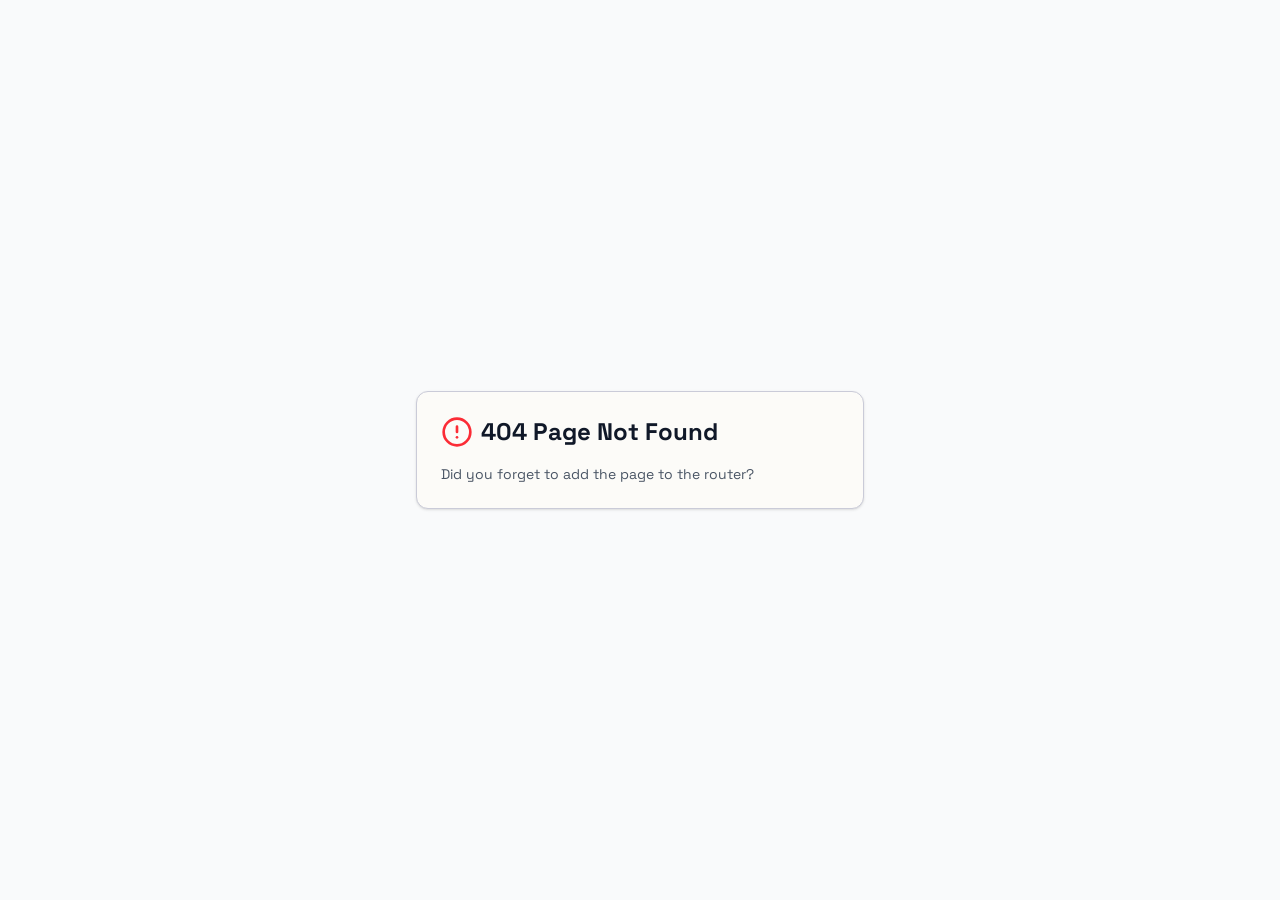
==== commit 884dc7d3: "Update admin.html" ====
--- a/admin.html
+++ b/admin.html
@@ -1,172 +1,27 @@
-<!doctype html>
-<html lang="id">
-<head>
-  <meta charset="utf-8">
-  <meta name="viewport" content="width=device-width,initial-scale=1">
-  <title>NIXX VIP — Admin Key Manager</title>
-  <link rel="stylesheet" href="./style.css">
-  <script defer src="./admin.js"></script>
-  <style>
-    .key-manager{margin-top:24px}
-    .manager-head{display:flex;justify-content:space-between;gap:16px;align-items:flex-end;margin-bottom:18px}
-    .manager-head h2{margin:5px 0}
-    .manager-tools{display:flex;gap:8px;flex-wrap:wrap}
-    .key-list{display:grid;gap:12px}
-    .key-item{border:1px solid rgba(255,255,255,.1);border-radius:18px;padding:18px;background:rgba(255,255,255,.035)}
-    .key-top{display:flex;justify-content:space-between;gap:12px;align-items:center}
-    .key-code{font-family:ui-monospace,SFMono-Regular,Consolas,monospace;font-size:14px;word-break:break-all}
-    .key-status{font-size:11px;font-weight:800;letter-spacing:.08em;padding:6px 9px;border-radius:999px;white-space:nowrap}
-    .status-issued{background:rgba(255,193,7,.12);color:#ffd666}
-    .status-active{background:rgba(114,245,168,.12);color:#72f5a8}
-    .status-expired,.status-revoked{background:rgba(255,100,120,.12);color:#ff8798}
-    .key-grid{display:grid;grid-template-columns:repeat(4,minmax(0,1fr));gap:12px;margin-top:15px}
-    .key-grid small{display:block;color:var(--muted);font-size:10px;margin-bottom:4px}
-    .key-grid b{font-size:12px}
-    .key-actions{margin-top:15px;display:flex;justify-content:flex-end;gap:8px}
-    .button-secondary{border-color:rgba(180,120,255,.3)!important;color:#d9b9ff!important}
-    .button-danger{border-color:rgba(255,90,110,.35)!important;color:#ff8798!important}
-    .empty-key{padding:30px;text-align:center;color:var(--muted);border:1px dashed rgba(255,255,255,.12);border-radius:16px}
-    @media(max-width:760px){.key-grid{grid-template-columns:repeat(2,minmax(0,1fr))}.manager-head{align-items:stretch;flex-direction:column}.key-top{align-items:flex-start;flex-direction:column}}
-  </style>
-</head>
-<body>
-  <div class="noise" aria-hidden="true"></div>
-  <div class="orb orb-one" aria-hidden="true"></div>
-
-  <main class="admin-shell">
-    <a class="brand" href="./index.html">
-      <span class="brand-symbol">ϟ</span>
-      <span><b>NIXX</b><small>ADMIN KEY MANAGER</small></span>
-    </a>
-
-    <section class="admin-card">
-      <span class="section-number">PRIVATE ADMIN AREA</span>
-      <h1>Generate license key</h1>
-      <p class="admin-muted">
-        Buat key setelah pembayaran pembeli terverifikasi.
-        Masa aktif mulai dihitung saat key pertama kali digunakan.
-      </p>
-
-      <form id="issueForm">
-        <label for="adminToken">Admin token</label>
-        <input id="adminToken" type="password" placeholder="Admin token / Reseller token" autocomplete="off" required>
-        <p id="roleBadge" class="admin-muted" style="margin-top:8px">Role: belum terdeteksi</p>
-
-        <label for="customer">Nama / username pembeli</label>
-        <input id="customer" placeholder="Contoh: username-pembeli" required>
-
-        <label for="days">Masa aktif</label>
-        <select id="days">
-          <option value="1">1 Hari</option>
-          <option value="3">3 Hari</option>
-          <option value="7" selected>7 Hari</option>
-          <option value="30">30 Hari</option>
-        </select>
-
-        <button class="button button-primary button-full" type="submit">Generate Key ↗</button>
-      </form>
-
-      <div class="admin-result" id="result" hidden>
-        <span class="section-number">KEY GENERATED</span>
-        <strong id="generatedKey"></strong>
-        <div class="result-actions">
-          <button class="button button-primary" id="copyKey" type="button">Copy key</button>
-          <a class="button" id="sendWhatsapp" target="_blank" rel="noreferrer">Kirim WhatsApp ↗</a>
-        </div>
-      </div>
-
-      <p class="admin-warning">Admin dapat generate, lihat, delete, dan mengatur announcement. Reseller hanya dapat generate dan melihat key reseller. Jangan bagikan token.</p>
-    </section>
-
-    <section class="admin-card key-manager">
-      <div class="manager-head">
-        <div>
-          <span class="section-number">LICENSE DATABASE</span>
-          <h2>Daftar semua key</h2>
-          <p class="admin-muted">
-            Lihat semua license yang sudah dibuat dan hapus key yang tidak diperlukan.
-          </p>
-        </div>
-        <div class="manager-tools">
-          <button class="button" id="refreshKeys" type="button">↻ Refresh</button>
-        </div>
-      </div>
-
-      <div class="key-list" id="licenseList">
-        <div class="empty-key">Masukkan admin token lalu tekan Refresh.</div>
-      </div>
-    </section>
-
-    <section class="admin-card key-manager">
-      <div class="manager-head">
-        <div><span class="section-number">SITE CONTROL</span><h2>Announcement</h2><p class="admin-muted">Tampilkan banner pengumuman di halaman utama NixxVIP.</p></div>
-      </div>
-      <form id="announcementForm">
-        <label for="announcementText">Pesan</label>
-        <input id="announcementText" maxlength="300" placeholder="Contoh: Maintenance malam ini pukul 23.00 WIB">
-        <label for="announcementType">Tipe</label>
-        <select id="announcementType"><option value="info">Info</option><option value="success">Success</option><option value="warning">Warning</option><option value="danger">Danger</option></select>
-        <label style="display:flex;gap:8px;align-items:center;margin-top:12px"><input id="announcementEnabled" type="checkbox" style="width:auto"> Aktifkan banner</label>
-        <button class="button button-primary button-full" type="submit">Simpan Announcement</button>
-        <p id="announcementStatus" class="admin-muted"></p>
-      </form>
-    </section>
-  
-    <section class="admin-card key-manager">
-      <div class="manager-head">
-        <div><span class="section-number">PRODUCT MANAGER</span><h2>Tambah Produk Sendiri</h2><p class="admin-muted">Isi produk secara manual. Setelah dipublish, produk langsung muncul rapi di halaman utama tanpa edit index.html.</p></div>
-      </div>
-      <form id="productUploadForm">
-        <label for="productTitle">Nama produk</label>
-        <input id="productTitle" maxlength="80" placeholder="Contoh: NIXXTEAM Blade Spin" required>
-        <label for="productPrice">Harga</label>
-        <input id="productPrice" maxlength="40" placeholder="Contoh: Rp25.000" required>
-        <label for="productBadge">Label kecil</label>
-        <input id="productBadge" maxlength="40" placeholder="Contoh: SCRIPT ROBLOX">
-        <label for="productDescription">Deskripsi</label>
-        <textarea id="productDescription" maxlength="400" rows="3" placeholder="Deskripsi singkat produk..."></textarea>
-        <label for="productFeatures">Fitur / isi produk</label>
-        <textarea id="productFeatures" rows="5" placeholder="Satu fitur per baris&#10;Akses 1 hari&#10;Support update&#10;Premium feature"></textarea>
-        <label for="productOrderLabel">Teks tombol</label>
-        <input id="productOrderLabel" maxlength="30" value="Beli / Tanya" placeholder="Beli / Tanya">
-        <label for="productImage">Gambar produk (opsional)</label>
-        <input id="productImage" type="file" accept="image/jpeg,.jpg,.jpeg,image/png,.png,image/webp,.webp">
-        <img id="productImagePreview" alt="Preview produk" hidden style="width:100%;aspect-ratio:16/9;object-fit:cover;border-radius:16px;border:1px solid rgba(255,255,255,.12);margin-top:8px">
-        <button class="button button-primary button-full" type="submit">Publish Produk ↗</button>
-        <p id="productUploadStatus" class="admin-muted"></p>
-      </form>
-
-      <div class="manager-head" style="margin-top:28px">
-        <div><span class="section-number">PUBLISHED PRODUCTS</span><h2>Produk yang sudah dipasang</h2></div>
-        <div class="manager-tools"><button class="button" id="refreshProducts" type="button">↻ Refresh</button></div>
-      </div>
-      <div class="key-list" id="productAdminList"><div class="empty-key">Belum memuat produk.</div></div>
-    </section>
-
-    <section class="admin-card key-manager">
-      <div class="manager-head">
-        <div><span class="section-number">SCRIPT LIBRARY</span><h2>Upload Script Promosi</h2><p class="admin-muted">Buat produk script seperti store: cover JPG, nama, versi, kategori, deskripsi, dan file Lua/TXT. Setelah dipublish, produk muncul otomatis di Script Store.</p></div>
-      </div>
-      <form id="scriptUploadForm">
-        <label for="scriptTitle">Nama script</label>
-        <input id="scriptTitle" maxlength="80" placeholder="Contoh: Blade Spin NIXXTEAM" required>
-        <label for="scriptVersion">Versi</label>
-        <input id="scriptVersion" maxlength="30" placeholder="v2.0">
-        <label for="scriptDescription">Deskripsi promosi</label>
-        <input id="scriptDescription" maxlength="240" placeholder="Script premium dengan fitur lengkap...">
-        <label for="scriptCategory">Kategori</label>
-        <input id="scriptCategory" maxlength="40" placeholder="Contoh: Blade Spin / Roblox">
-        <label style="display:flex;gap:8px;align-items:center;margin-top:12px"><input id="scriptFeatured" type="checkbox" style="width:auto"> Tampilkan sebagai script unggulan</label>
-        <label for="scriptCover">Cover JPG</label>
-        <input id="scriptCover" type="file" accept="image/jpeg,.jpg,.jpeg" required>
-        <img id="scriptCoverPreview" alt="Preview cover" hidden style="width:100%;max-width:520px;aspect-ratio:16/9;object-fit:cover;border-radius:16px;border:1px solid rgba(255,255,255,.12);margin-top:8px">
-        <label for="scriptFile">File script (.lua / .txt)</label>
-        <input id="scriptFile" type="file" accept=".lua,.txt,text/plain" required>
-        <button class="button button-primary button-full" type="submit">Publish Script ↗</button>
-        <p id="scriptUploadStatus" class="admin-muted"></p>
-      </form>
-    </section>
-
-  </main>
-</body>
+<!DOCTYPE html>
+<html lang="en">
+  <head>
+    <meta charset="UTF-8" />
+    <meta name="viewport" content="width=device-width, initial-scale=1.0, maximum-scale=1" />
+    <title>Nixx VVIP Store</title>
+    <meta name="description" content="Nixx VVIP Store — Official NIXX VIP license store." />
+    <meta name="robots" content="index, follow" />
+    <meta property="og:title" content="Nixx VVIP Store" />
+    <meta property="og:description" content="Nixx VVIP Store — Official NIXX VIP license store." />
+    <meta property="og:type" content="website" />
+    <meta name="twitter:card" content="summary_large_image" />
+    <meta name="twitter:title" content="Nixx VVIP Store" />
+    <meta name="twitter:description" content="Nixx VVIP Store — Official NIXX VIP license store." />
+    <link rel="icon" type="image/svg+xml" href="/assets/ncl-favicon.png?v=2" />
+    <link rel="preconnect" href="https://fonts.googleapis.com">
+    <link rel="preconnect" href="https://fonts.gstatic.com" crossorigin>
+    <link href="https://fonts.googleapis.com/css2?family=Inter:wght@400;500;600;700&display=swap" rel="stylesheet">
+    <script type="module" crossorigin src="/assets/index-pZUgGJPX.js"></script>
+    <link rel="stylesheet" crossorigin href="/assets/index-DODuK8Z4.css">
+    <link rel="stylesheet" href="/feature-overrides.css">
+    <script defer src="/features.js"></script>
+  </head>
+  <body>
+    <div id="root"></div>
+  </body>
 </html>
--- a/assets/index-DODuK8Z4.css
+++ b/assets/index-DODuK8Z4.css
@@ -0,0 +1 @@
+@import"https://fonts.googleapis.com/css2?family=DM+Mono:wght@400;500&family=Space+Grotesk:wght@400;500;600;700&display=swap";@layer components;@layer properties{@supports (((-webkit-hyphens:none)) and (not (margin-trim:inline))) or ((-moz-orient:inline) and (not (color:rgb(from red r g b)))){*,:before,:after,::backdrop{--tw-translate-x:0;--tw-translate-y:0;--tw-translate-z:0;--tw-rotate-x:initial;--tw-rotate-y:initial;--tw-rotate-z:initial;--tw-skew-x:initial;--tw-skew-y:initial;--tw-space-y-reverse:0;--tw-space-x-reverse:0;--tw-border-style:solid;--tw-leading:initial;--tw-font-weight:initial;--tw-tracking:initial;--tw-ordinal:initial;--tw-slashed-zero:initial;--tw-numeric-figure:initial;--tw-numeric-spacing:initial;--tw-numeric-fraction:initial;--tw-shadow:0 0 #0000;--tw-shadow-color:initial;--tw-shadow-alpha:100%;--tw-inset-shadow:0 0 #0000;--tw-inset-shadow-color:initial;--tw-inset-shadow-alpha:100%;--tw-ring-color:initial;--tw-ring-shadow:0 0 #0000;--tw-inset-ring-color:initial;--tw-inset-ring-shadow:0 0 #0000;--tw-ring-inset:initial;--tw-ring-offset-width:0px;--tw-ring-offset-color:#fff;--tw-ring-offset-shadow:0 0 #0000;--tw-outline-style:solid;--tw-duration:initial;--tw-ease:initial;--tw-content:"";--tw-animation-delay:0s;--tw-animation-direction:normal;--tw-animation-duration:initial;--tw-animation-fill-mode:none;--tw-animation-iteration-count:1;--tw-enter-blur:0;--tw-enter-opacity:1;--tw-enter-rotate:0;--tw-enter-scale:1;--tw-enter-translate-x:0;--tw-enter-translate-y:0;--tw-exit-blur:0;--tw-exit-opacity:1;--tw-exit-rotate:0;--tw-exit-scale:1;--tw-exit-translate-x:0;--tw-exit-translate-y:0}}}@layer theme{:root,:host{--color-red-50:oklch(97.1% .013 17.38);--color-red-300:oklch(80.8% .114 19.571);--color-red-400:oklch(70.4% .191 22.216);--color-red-500:oklch(63.7% .237 25.331);--color-red-600:oklch(57.7% .245 27.325);--color-gray-50:oklch(98.5% .002 247.839);--color-gray-100:oklch(96.7% .003 264.542);--color-gray-600:oklch(44.6% .03 256.802);--color-gray-700:oklch(37.3% .034 259.733);--color-gray-800:oklch(27.8% .033 256.848);--color-gray-900:oklch(21% .034 264.665);--color-black:#000;--color-white:#fff;--spacing:.25rem;--container-sm:24rem;--container-md:28rem;--container-lg:32rem;--text-xs:.75rem;--text-xs--line-height:calc(1 / .75);--text-sm:.875rem;--text-sm--line-height:calc(1.25 / .875);--text-base:1rem;--text-base--line-height: 1.5 ;--text-lg:1.125rem;--text-lg--line-height:calc(1.75 / 1.125);--text-xl:1.25rem;--text-xl--line-height:calc(1.75 / 1.25);--text-2xl:1.5rem;--text-2xl--line-height:calc(2 / 1.5);--font-weight-normal:400;--font-weight-medium:500;--font-weight-semibold:600;--font-weight-bold:700;--tracking-tight:-.025em;--tracking-widest:.1em;--leading-snug:1.375;--leading-normal:1.5;--leading-relaxed:1.625;--radius-sm:.25rem;--radius-md:.375rem;--radius-xl:.75rem;--ease-in-out:cubic-bezier(.4, 0, .2, 1);--animate-spin:spin 1s linear infinite;--animate-pulse:pulse 2s cubic-bezier(.4, 0, .6, 1) infinite;--aspect-video:16 / 9;--default-transition-duration:.15s;--default-transition-timing-function:cubic-bezier(.4, 0, .2, 1);--default-font-family:var(--app-font-sans);--default-mono-font-family:var(--app-font-mono);--color-border:hsl(var(--border))}}@layer base{*,:after,:before,::backdrop{box-sizing:border-box;border:0 solid;margin:0;padding:0}::file-selector-button{box-sizing:border-box;border:0 solid;margin:0;padding:0}html,:host{-webkit-text-size-adjust:100%;tab-size:4;line-height:1.5;font-family:var(--default-font-family,-apple-system, BlinkMacSystemFont, "Segoe UI", Roboto, "Helvetica Neue", "Noto Sans", Arial, sans-serif, "Apple Color Emoji", "Segoe UI Emoji", "Segoe UI Symbol", "Noto Color Emoji");font-feature-settings:var(--default-font-feature-settings,normal);font-variation-settings:var(--default-font-variation-settings,normal);-webkit-tap-highlight-color:transparent}hr{height:0;color:inherit;border-top-width:1px}abbr:where([title]){-webkit-text-decoration:underline dotted;text-decoration:underline dotted}h1,h2,h3,h4,h5,h6{font-size:inherit;font-weight:inherit}a{color:inherit;-webkit-text-decoration:inherit;text-decoration:inherit}b,strong{font-weight:bolder}code,kbd,samp,pre{font-family:var(--default-mono-font-family,ui-monospace, SFMono-Regular, Menlo, Monaco, Consolas, "Liberation Mono", "Courier New", monospace);font-feature-settings:var(--default-mono-font-feature-settings,normal);font-variation-settings:var(--default-mono-font-variation-settings,normal);font-size:1em}small{font-size:80%}sub,sup{vertical-align:baseline;font-size:75%;line-height:0;position:relative}sub{bottom:-.25em}sup{top:-.5em}table{text-indent:0;border-color:inherit;border-collapse:collapse}:-moz-focusring:where(:not(iframe)){outline:auto}progress{vertical-align:baseline}summary{display:list-item}ol,ul,menu{list-style:none}img,svg,video,canvas,audio,iframe,embed,object{vertical-align:middle;display:block}img,video{max-width:100%;height:auto}button,input,select,optgroup,textarea{font:inherit;font-feature-settings:inherit;font-variation-settings:inherit;letter-spacing:inherit;color:inherit;opacity:1;background-color:#0000;border-radius:0}::file-selector-button{font:inherit;font-feature-settings:inherit;font-variation-settings:inherit;letter-spacing:inherit;color:inherit;opacity:1;background-color:#0000;border-radius:0}:where(select:is([multiple],[size])) optgroup{font-weight:bolder}:where(select:is([multiple],[size])) optgroup option{padding-inline-start:20px}::file-selector-button{margin-inline-end:4px}::placeholder{opacity:1}@supports (not ((-webkit-appearance:-apple-pay-button))) or (contain-intrinsic-size:1px){::placeholder{color:currentColor}@supports (color:color-mix(in lab,red,red)){::placeholder{color:color-mix(in oklab,currentcolor 50%,transparent)}}}textarea{resize:vertical}::-webkit-search-decoration{-webkit-appearance:none}::-webkit-date-and-time-value{min-height:1lh;text-align:inherit}::-webkit-datetime-edit{display:inline-flex}::-webkit-datetime-edit-fields-wrapper{padding:0}::-webkit-datetime-edit{padding-block:0}::-webkit-datetime-edit-year-field{padding-block:0}::-webkit-datetime-edit-month-field{padding-block:0}::-webkit-datetime-edit-day-field{padding-block:0}::-webkit-datetime-edit-hour-field{padding-block:0}::-webkit-datetime-edit-minute-field{padding-block:0}::-webkit-datetime-edit-second-field{padding-block:0}::-webkit-datetime-edit-millisecond-field{padding-block:0}::-webkit-datetime-edit-meridiem-field{padding-block:0}::-webkit-calendar-picker-indicator{line-height:1}:-moz-ui-invalid{box-shadow:none}button,input:where([type=button],[type=reset],[type=submit]){appearance:button}::file-selector-button{appearance:button}::-webkit-inner-spin-button{height:auto}::-webkit-outer-spin-button{height:auto}[hidden]:where(:not([hidden=until-found])){display:none!important}*{border-color:hsl(var(--border))}html{scroll-behavior:smooth}body{background-color:hsl(var(--background));font-family:var(--app-font-sans);color:hsl(var(--foreground));-webkit-font-smoothing:antialiased;-moz-osx-font-smoothing:grayscale;min-width:320px;margin:0}::selection{background:hsl(var(--accent));color:hsl(var(--foreground))}button,a{-webkit-tap-highlight-color:transparent}button:focus-visible,a:focus-visible{outline:3px solid hsl(var(--secondary));outline-offset:4px}}@layer utilities{.\@container\/field-group{container:field-group/inline-size}.pointer-events-auto{pointer-events:auto}.pointer-events-none{pointer-events:none}.invisible{visibility:hidden}.sr-only{clip-path:inset(50%);white-space:nowrap;border-width:0;width:1px;height:1px;margin:-1px;padding:0;position:absolute;overflow:hidden}.absolute{position:absolute}.fixed{position:fixed}.relative{position:relative}.static{position:static}.inset-0{inset:0}.inset-x-0{inset-inline:0}.inset-y-0{inset-block:0}.-top-12{top:calc(var(--spacing) * -12)}.top-0{top:0}.top-1\.5{top:calc(var(--spacing) * 1.5)}.top-1\/2{top:50%}.top-2{top:calc(var(--spacing) * 2)}.top-3\.5{top:calc(var(--spacing) * 3.5)}.top-4{top:calc(var(--spacing) * 4)}.top-\[1px\]{top:1px}.top-\[50\%\]{top:50%}.top-\[60\%\]{top:60%}.top-full{top:100%}.-right-12{right:calc(var(--spacing) * -12)}.right-0{right:0}.right-1{right:var(--spacing)}.right-2{right:calc(var(--spacing) * 2)}.right-3{right:calc(var(--spacing) * 3)}.right-4{right:calc(var(--spacing) * 4)}.-bottom-12{bottom:calc(var(--spacing) * -12)}.bottom-0{bottom:0}.-left-12{left:calc(var(--spacing) * -12)}.left-0{left:0}.left-1\/2{left:50%}.left-2{left:calc(var(--spacing) * 2)}.left-\[50\%\]{left:50%}.z-10{z-index:10}.z-20{z-index:20}.z-50{z-index:50}.z-\[1\]{z-index:1}.z-\[100\]{z-index:100}.order-first{order:-9999}.order-last{order:9999}.\!m-0{margin:0!important}.-mx-1{margin-inline:calc(var(--spacing) * -1)}.mx-2{margin-inline:calc(var(--spacing) * 2)}.mx-3\.5{margin-inline:calc(var(--spacing) * 3.5)}.mx-4{margin-inline:calc(var(--spacing) * 4)}.mx-auto{margin-inline:auto}.-my-2{margin-block:calc(var(--spacing) * -2)}.my-0{margin-block:0}.my-0\.5{margin-block:calc(var(--spacing) * .5)}.my-1{margin-block:var(--spacing)}.-mt-4{margin-top:calc(var(--spacing) * -4)}.mt-1\.5{margin-top:calc(var(--spacing) * 1.5)}.mt-2{margin-top:calc(var(--spacing) * 2)}.mt-4{margin-top:calc(var(--spacing) * 4)}.mt-24{margin-top:calc(var(--spacing) * 24)}.mt-auto{margin-top:auto}.mr-2{margin-right:calc(var(--spacing) * 2)}.mb-1{margin-bottom:var(--spacing)}.mb-2{margin-bottom:calc(var(--spacing) * 2)}.mb-3{margin-bottom:calc(var(--spacing) * 3)}.mb-4{margin-bottom:calc(var(--spacing) * 4)}.-ml-4{margin-left:calc(var(--spacing) * -4)}.ml-1{margin-left:var(--spacing)}.ml-4{margin-left:calc(var(--spacing) * 4)}.ml-auto{margin-left:auto}.line-clamp-2{-webkit-line-clamp:2;-webkit-box-orient:vertical;display:-webkit-box;overflow:hidden}.block{display:block}.flex{display:flex}.grid{display:grid}.hidden{display:none}.inline-flex{display:inline-flex}.table{display:table}.aspect-square{aspect-ratio:1}.aspect-video{aspect-ratio:var(--aspect-video)}.size-4{width:calc(var(--spacing) * 4);height:calc(var(--spacing) * 4)}.size-6{width:calc(var(--spacing) * 6);height:calc(var(--spacing) * 6)}.size-8{width:calc(var(--spacing) * 8);height:calc(var(--spacing) * 8)}.size-10{width:calc(var(--spacing) * 10);height:calc(var(--spacing) * 10)}.size-\[--cell-size\]{width:--cell-size;height:--cell-size}.h-1\.5{height:calc(var(--spacing) * 1.5)}.h-2{height:calc(var(--spacing) * 2)}.h-2\.5{height:calc(var(--spacing) * 2.5)}.h-3{height:calc(var(--spacing) * 3)}.h-3\.5{height:calc(var(--spacing) * 3.5)}.h-4{height:calc(var(--spacing) * 4)}.h-5{height:calc(var(--spacing) * 5)}.h-6{height:calc(var(--spacing) * 6)}.h-7{height:calc(var(--spacing) * 7)}.h-8{height:calc(var(--spacing) * 8)}.h-9{height:calc(var(--spacing) * 9)}.h-10{height:calc(var(--spacing) * 10)}.h-12{height:calc(var(--spacing) * 12)}.h-\[--cell-size\]{height:--cell-size}.h-\[1px\]{height:1px}.h-\[var\(--radix-navigation-menu-viewport-height\)\]{height:var(--radix-navigation-menu-viewport-height)}.h-\[var\(--radix-select-trigger-height\)\]{height:var(--radix-select-trigger-height)}.h-auto{height:auto}.h-full{height:100%}.h-px{height:1px}.h-svh{height:100svh}.max-h-\[--radix-context-menu-content-available-height\]{max-height:--radix-context-menu-content-available-height}.max-h-\[--radix-select-content-available-height\]{max-height:--radix-select-content-available-height}.max-h-\[85vh\]{max-height:85vh}.max-h-\[300px\]{max-height:300px}.max-h-\[var\(--radix-dropdown-menu-content-available-height\)\]{max-height:var(--radix-dropdown-menu-content-available-height)}.max-h-screen{max-height:100vh}.min-h-0{min-height:0}.min-h-8{min-height:calc(var(--spacing) * 8)}.min-h-9{min-height:calc(var(--spacing) * 9)}.min-h-10{min-height:calc(var(--spacing) * 10)}.min-h-\[60px\]{min-height:60px}.min-h-screen{min-height:100vh}.min-h-svh{min-height:100svh}.w-0{width:0}.w-1{width:var(--spacing)}.w-2{width:calc(var(--spacing) * 2)}.w-2\.5{width:calc(var(--spacing) * 2.5)}.w-3{width:calc(var(--spacing) * 3)}.w-3\.5{width:calc(var(--spacing) * 3.5)}.w-3\/4{width:75%}.w-4{width:calc(var(--spacing) * 4)}.w-5{width:calc(var(--spacing) * 5)}.w-7{width:calc(var(--spacing) * 7)}.w-8{width:calc(var(--spacing) * 8)}.w-9{width:calc(var(--spacing) * 9)}.w-10{width:calc(var(--spacing) * 10)}.w-64{width:calc(var(--spacing) * 64)}.w-72{width:calc(var(--spacing) * 72)}.w-\[--cell-size\]{width:--cell-size}.w-\[1px\]{width:1px}.w-\[100px\]{width:100px}.w-\[var\(--sidebar-width\)\]{width:var(--sidebar-width)}.w-auto{width:auto}.w-fit{width:fit-content}.w-full{width:100%}.w-max{width:max-content}.w-px{width:1px}.max-w-\[var\(--skeleton-width\)\]{max-width:var(--skeleton-width)}.max-w-lg{max-width:var(--container-lg)}.max-w-max{max-width:max-content}.max-w-md{max-width:var(--container-md)}.max-w-sm{max-width:var(--container-sm)}.min-w-0{min-width:0}.min-w-5{min-width:calc(var(--spacing) * 5)}.min-w-8{min-width:calc(var(--spacing) * 8)}.min-w-9{min-width:calc(var(--spacing) * 9)}.min-w-10{min-width:calc(var(--spacing) * 10)}.min-w-\[--cell-size\]{min-width:--cell-size}.min-w-\[8rem\]{min-width:8rem}.min-w-\[12rem\]{min-width:12rem}.min-w-\[var\(--radix-select-trigger-width\)\]{min-width:var(--radix-select-trigger-width)}.flex-1{flex:1}.shrink-0{flex-shrink:0}.grow{flex-grow:1}.grow-0{flex-grow:0}.basis-full{flex-basis:100%}.caption-bottom{caption-side:bottom}.border-collapse{border-collapse:collapse}.origin-\[--radix-context-menu-content-transform-origin\]{transform-origin:--radix-context-menu-content-transform-origin}.origin-\[--radix-dropdown-menu-content-transform-origin\]{transform-origin:--radix-dropdown-menu-content-transform-origin}.origin-\[--radix-hover-card-content-transform-origin\]{transform-origin:--radix-hover-card-content-transform-origin}.origin-\[--radix-menubar-content-transform-origin\]{transform-origin:--radix-menubar-content-transform-origin}.origin-\[--radix-popover-content-transform-origin\]{transform-origin:--radix-popover-content-transform-origin}.origin-\[--radix-select-content-transform-origin\]{transform-origin:--radix-select-content-transform-origin}.origin-\[--radix-tooltip-content-transform-origin\]{transform-origin:--radix-tooltip-content-transform-origin}.-translate-x-1\/2{--tw-translate-x: -50% ;translate:var(--tw-translate-x) var(--tw-translate-y)}.-translate-x-px{--tw-translate-x:-1px;translate:var(--tw-translate-x) var(--tw-translate-y)}.translate-x-\[-50\%\]{--tw-translate-x:-50%;translate:var(--tw-translate-x) var(--tw-translate-y)}.translate-x-px{--tw-translate-x:1px;translate:var(--tw-translate-x) var(--tw-translate-y)}.-translate-y-1\/2{--tw-translate-y: -50% ;translate:var(--tw-translate-x) var(--tw-translate-y)}.translate-y-\[-50\%\]{--tw-translate-y:-50%;translate:var(--tw-translate-x) var(--tw-translate-y)}.rotate-45{rotate:45deg}.rotate-90{rotate:90deg}.transform{transform:var(--tw-rotate-x,) var(--tw-rotate-y,) var(--tw-rotate-z,) var(--tw-skew-x,) var(--tw-skew-y,)}.animate-caret-blink{animation:1.25s ease-out infinite caret-blink}.animate-in{animation:enter var(--tw-animation-duration,var(--tw-duration,.15s))var(--tw-ease,ease)var(--tw-animation-delay,0s)var(--tw-animation-iteration-count,1)var(--tw-animation-direction,normal)var(--tw-animation-fill-mode,none)}.animate-pulse{animation:var(--animate-pulse)}.animate-spin{animation:var(--animate-spin)}.cursor-default{cursor:default}.cursor-pointer{cursor:pointer}.cursor-text{cursor:text}.touch-none{touch-action:none}.resize-none{resize:none}.list-disc{list-style-type:disc}.list-none{list-style-type:none}.flex-col{flex-direction:column}.flex-col-reverse{flex-direction:column-reverse}.flex-row{flex-direction:row}.flex-wrap{flex-wrap:wrap}.place-content-center{place-content:center}.items-center{align-items:center}.items-end{align-items:flex-end}.items-start{align-items:flex-start}.items-stretch{align-items:stretch}.justify-between{justify-content:space-between}.justify-center{justify-content:center}.justify-start{justify-content:flex-start}.gap-1{gap:var(--spacing)}.gap-1\.5{gap:calc(var(--spacing) * 1.5)}.gap-2{gap:calc(var(--spacing) * 2)}.gap-2\.5{gap:calc(var(--spacing) * 2.5)}.gap-3{gap:calc(var(--spacing) * 3)}.gap-4{gap:calc(var(--spacing) * 4)}.gap-6{gap:calc(var(--spacing) * 6)}.gap-7{gap:calc(var(--spacing) * 7)}:where(.space-y-1\.5>:not(:last-child)){--tw-space-y-reverse:0;margin-block-start:calc(calc(var(--spacing) * 1.5) * var(--tw-space-y-reverse));margin-block-end:calc(calc(var(--spacing) * 1.5) * calc(1 - var(--tw-space-y-reverse)))}:where(.space-y-2>:not(:last-child)){--tw-space-y-reverse:0;margin-block-start:calc(calc(var(--spacing) * 2) * var(--tw-space-y-reverse));margin-block-end:calc(calc(var(--spacing) * 2) * calc(1 - var(--tw-space-y-reverse)))}:where(.space-x-1>:not(:last-child)){--tw-space-x-reverse:0;margin-inline-start:calc(var(--spacing) * var(--tw-space-x-reverse));margin-inline-end:calc(var(--spacing) * calc(1 - var(--tw-space-x-reverse)))}:where(.space-x-4>:not(:last-child)){--tw-space-x-reverse:0;margin-inline-start:calc(calc(var(--spacing) * 4) * var(--tw-space-x-reverse));margin-inline-end:calc(calc(var(--spacing) * 4) * calc(1 - var(--tw-space-x-reverse)))}.self-stretch{align-self:stretch}.overflow-auto{overflow:auto}.overflow-hidden{overflow:hidden}.overflow-x-auto{overflow-x:auto}.overflow-x-hidden{overflow-x:hidden}.overflow-y-auto{overflow-y:auto}.rounded{border-radius:.25rem}.rounded-\[2px\]{border-radius:2px}.rounded-\[calc\(var\(--radius\)-5px\)\]{border-radius:calc(var(--radius) - 5px)}.rounded-\[inherit\]{border-radius:inherit}.rounded-full{border-radius:3.40282e38px}.rounded-lg{border-radius:var(--radius)}.rounded-md{border-radius:var(--radius-md)}.rounded-none{border-radius:0}.rounded-sm{border-radius:var(--radius-sm)}.rounded-xl{border-radius:var(--radius-xl)}.rounded-t-\[10px\]{border-top-left-radius:10px;border-top-right-radius:10px}.rounded-l-md{border-top-left-radius:var(--radius-md);border-bottom-left-radius:var(--radius-md)}.rounded-tl-sm{border-top-left-radius:var(--radius-sm)}.rounded-r-md{border-top-right-radius:var(--radius-md);border-bottom-right-radius:var(--radius-md)}.border{border-style:var(--tw-border-style);border-width:1px}.border-0{border-style:var(--tw-border-style);border-width:0}.border-2{border-style:var(--tw-border-style);border-width:2px}.border-\[1\.5px\]{border-style:var(--tw-border-style);border-width:1.5px}.border-y{border-block-style:var(--tw-border-style);border-block-width:1px}.border-t{border-top-style:var(--tw-border-style);border-top-width:1px}.border-r{border-right-style:var(--tw-border-style);border-right-width:1px}.border-b{border-bottom-style:var(--tw-border-style);border-bottom-width:1px}.border-l{border-left-style:var(--tw-border-style);border-left-width:1px}.border-dashed{--tw-border-style:dashed;border-style:dashed}.\[border-color\:var\(--badge-outline\)\]{border-color:var(--badge-outline)}.\[border-color\:var\(--button-outline\)\]{border-color:var(--button-outline)}.border-\[--color-border\]{border-color:--color-border}.border-border,.border-border\/50{border-color:hsl(var(--border))}@supports (color:color-mix(in lab,red,red)){.border-border\/50{border-color:color-mix(in oklab,hsl(var(--border)) 50%,transparent)}}.border-input{border-color:hsl(var(--input))}.border-primary,.border-primary\/50{border-color:hsl(var(--primary))}@supports (color:color-mix(in lab,red,red)){.border-primary\/50{border-color:color-mix(in oklab,hsl(var(--primary)) 50%,transparent)}}.border-transparent{border-color:#0000}.border-t-transparent{border-top-color:#0000}.border-l-transparent{border-left-color:#0000}.bg-\[--color-bg\]{background-color:--color-bg}.bg-accent{background-color:hsl(var(--accent))}.bg-background{background-color:hsl(var(--background))}.bg-black\/80{background-color:#000c}@supports (color:color-mix(in lab,red,red)){.bg-black\/80{background-color:color-mix(in oklab,var(--color-black) 80%,transparent)}}.bg-border{background-color:hsl(var(--border))}.bg-card{background-color:hsl(var(--card))}.bg-foreground{background-color:hsl(var(--foreground))}.bg-gray-50{background-color:var(--color-gray-50)}.bg-gray-100{background-color:var(--color-gray-100)}.bg-gray-900{background-color:var(--color-gray-900)}.bg-input{background-color:hsl(var(--input))}.bg-muted,.bg-muted\/50{background-color:hsl(var(--muted))}@supports (color:color-mix(in lab,red,red)){.bg-muted\/50{background-color:color-mix(in oklab,hsl(var(--muted)) 50%,transparent)}}.bg-primary,.bg-primary\/10{background-color:hsl(var(--primary))}@supports (color:color-mix(in lab,red,red)){.bg-primary\/10{background-color:color-mix(in oklab,hsl(var(--primary)) 10%,transparent)}}.bg-primary\/20{background-color:hsl(var(--primary))}@supports (color:color-mix(in lab,red,red)){.bg-primary\/20{background-color:color-mix(in oklab,hsl(var(--primary)) 20%,transparent)}}.bg-secondary{background-color:hsl(var(--secondary))}.bg-transparent{background-color:#0000}.fill-current{fill:currentColor}.fill-primary{fill:hsl(var(--primary))}.p-0{padding:0}.p-1{padding:var(--spacing)}.p-2{padding:calc(var(--spacing) * 2)}.p-3{padding:calc(var(--spacing) * 3)}.p-4{padding:calc(var(--spacing) * 4)}.p-6{padding:calc(var(--spacing) * 6)}.p-\[1px\]{padding:1px}.px-1{padding-inline:var(--spacing)}.px-1\.5{padding-inline:calc(var(--spacing) * 1.5)}.px-2{padding-inline:calc(var(--spacing) * 2)}.px-2\.5{padding-inline:calc(var(--spacing) * 2.5)}.px-3{padding-inline:calc(var(--spacing) * 3)}.px-4{padding-inline:calc(var(--spacing) * 4)}.px-8{padding-inline:calc(var(--spacing) * 8)}.px-\[--cell-size\]{padding-inline:--cell-size}.py-0\.5{padding-block:calc(var(--spacing) * .5)}.py-1{padding-block:var(--spacing)}.py-1\.5{padding-block:calc(var(--spacing) * 1.5)}.py-2{padding-block:calc(var(--spacing) * 2)}.py-3{padding-block:calc(var(--spacing) * 3)}.py-4{padding-block:calc(var(--spacing) * 4)}.py-6{padding-block:calc(var(--spacing) * 6)}.pt-0{padding-top:0}.pt-3{padding-top:calc(var(--spacing) * 3)}.pt-4{padding-top:calc(var(--spacing) * 4)}.pt-6{padding-top:calc(var(--spacing) * 6)}.pr-1{padding-right:var(--spacing)}.pr-2{padding-right:calc(var(--spacing) * 2)}.pr-2\.5{padding-right:calc(var(--spacing) * 2.5)}.pr-3{padding-right:calc(var(--spacing) * 3)}.pr-8{padding-right:calc(var(--spacing) * 8)}.pb-3{padding-bottom:calc(var(--spacing) * 3)}.pb-4{padding-bottom:calc(var(--spacing) * 4)}.pl-2{padding-left:calc(var(--spacing) * 2)}.pl-2\.5{padding-left:calc(var(--spacing) * 2.5)}.pl-3{padding-left:calc(var(--spacing) * 3)}.pl-4{padding-left:calc(var(--spacing) * 4)}.pl-8{padding-left:calc(var(--spacing) * 8)}.text-center{text-align:center}.text-left{text-align:left}.align-middle{vertical-align:middle}.font-sans{font-family:var(--app-font-sans)}.text-2xl{font-size:var(--text-2xl);line-height:var(--tw-leading,var(--text-2xl--line-height))}.text-base{font-size:var(--text-base);line-height:var(--tw-leading,var(--text-base--line-height))}.text-lg{font-size:var(--text-lg);line-height:var(--tw-leading,var(--text-lg--line-height))}.text-sm{font-size:var(--text-sm);line-height:var(--tw-leading,var(--text-sm--line-height))}.text-sm\/relaxed{font-size:var(--text-sm);line-height:var(--leading-relaxed)}.text-xl{font-size:var(--text-xl);line-height:var(--tw-leading,var(--text-xl--line-height))}.text-xs{font-size:var(--text-xs);line-height:var(--tw-leading,var(--text-xs--line-height))}.text-\[0\.8rem\]{font-size:.8rem}.leading-none{--tw-leading:1;line-height:1}.leading-normal{--tw-leading:var(--leading-normal);line-height:var(--leading-normal)}.leading-snug{--tw-leading:var(--leading-snug);line-height:var(--leading-snug)}.font-bold{--tw-font-weight:var(--font-weight-bold);font-weight:var(--font-weight-bold)}.font-medium{--tw-font-weight:var(--font-weight-medium);font-weight:var(--font-weight-medium)}.font-normal{--tw-font-weight:var(--font-weight-normal);font-weight:var(--font-weight-normal)}.font-semibold{--tw-font-weight:var(--font-weight-semibold);font-weight:var(--font-weight-semibold)}.tracking-tight{--tw-tracking:var(--tracking-tight);letter-spacing:var(--tracking-tight)}.tracking-widest{--tw-tracking:var(--tracking-widest);letter-spacing:var(--tracking-widest)}.break-words{overflow-wrap:break-word}.whitespace-nowrap{white-space:nowrap}.text-accent-foreground{color:hsl(var(--accent-foreground))}.text-card-foreground{color:hsl(var(--card-foreground))}.text-current{color:currentColor}.text-foreground,.text-foreground\/50{color:hsl(var(--foreground))}@supports (color:color-mix(in lab,red,red)){.text-foreground\/50{color:color-mix(in oklab,hsl(var(--foreground)) 50%,transparent)}}.text-gray-600{color:var(--color-gray-600)}.text-gray-800{color:var(--color-gray-800)}.text-gray-900{color:var(--color-gray-900)}.text-muted-foreground{color:hsl(var(--muted-foreground))}.text-primary{color:hsl(var(--primary))}.text-primary-foreground{color:hsl(var(--primary-foreground))}.text-red-500{color:var(--color-red-500)}.text-secondary-foreground{color:hsl(var(--secondary-foreground))}.text-white{color:var(--color-white)}.tabular-nums{--tw-numeric-spacing:tabular-nums;font-variant-numeric:var(--tw-ordinal,) var(--tw-slashed-zero,) var(--tw-numeric-figure,) var(--tw-numeric-spacing,) var(--tw-numeric-fraction,)}.underline-offset-4{text-underline-offset:4px}.opacity-0{opacity:0}.opacity-50{opacity:.5}.opacity-60{opacity:.6}.opacity-70{opacity:.7}.opacity-90{opacity:.9}.shadow{--tw-shadow:0 1px 3px 0 var(--tw-shadow-color,#0000001a), 0 1px 2px -1px var(--tw-shadow-color,#0000001a);box-shadow:var(--tw-inset-shadow),var(--tw-inset-ring-shadow),var(--tw-ring-offset-shadow),var(--tw-ring-shadow),var(--tw-shadow)}.shadow-\[0_0_0_1px_hsl\(var\(--sidebar-border\)\)\]{--tw-shadow:0 0 0 1px var(--tw-shadow-color,hsl(var(--sidebar-border)));box-shadow:var(--tw-inset-shadow),var(--tw-inset-ring-shadow),var(--tw-ring-offset-shadow),var(--tw-ring-shadow),var(--tw-shadow)}.shadow-lg{--tw-shadow:0 10px 15px -3px var(--tw-shadow-color,#0000001a), 0 4px 6px -4px var(--tw-shadow-color,#0000001a);box-shadow:var(--tw-inset-shadow),var(--tw-inset-ring-shadow),var(--tw-ring-offset-shadow),var(--tw-ring-shadow),var(--tw-shadow)}.shadow-md{--tw-shadow:0 4px 6px -1px var(--tw-shadow-color,#0000001a), 0 2px 4px -2px var(--tw-shadow-color,#0000001a);box-shadow:var(--tw-inset-shadow),var(--tw-inset-ring-shadow),var(--tw-ring-offset-shadow),var(--tw-ring-shadow),var(--tw-shadow)}.shadow-none{--tw-shadow:0 0 #0000;box-shadow:var(--tw-inset-shadow),var(--tw-inset-ring-shadow),var(--tw-ring-offset-shadow),var(--tw-ring-shadow),var(--tw-shadow)}.shadow-sm{--tw-shadow:0 1px 3px 0 var(--tw-shadow-color,#0000001a), 0 1px 2px -1px var(--tw-shadow-color,#0000001a);box-shadow:var(--tw-inset-shadow),var(--tw-inset-ring-shadow),var(--tw-ring-offset-shadow),var(--tw-ring-shadow),var(--tw-shadow)}.shadow-xl{--tw-shadow:0 20px 25px -5px var(--tw-shadow-color,#0000001a), 0 8px 10px -6px var(--tw-shadow-color,#0000001a);box-shadow:var(--tw-inset-shadow),var(--tw-inset-ring-shadow),var(--tw-ring-offset-shadow),var(--tw-ring-shadow),var(--tw-shadow)}.shadow-xs{--tw-shadow:0 1px 2px 0 var(--tw-shadow-color,#0000000d);box-shadow:var(--tw-inset-shadow),var(--tw-inset-ring-shadow),var(--tw-ring-offset-shadow),var(--tw-ring-shadow),var(--tw-shadow)}.ring-0{--tw-ring-shadow:var(--tw-ring-inset,) 0 0 0 calc(0px + var(--tw-ring-offset-width)) var(--tw-ring-color,currentcolor);box-shadow:var(--tw-inset-shadow),var(--tw-inset-ring-shadow),var(--tw-ring-offset-shadow),var(--tw-ring-shadow),var(--tw-shadow)}.ring-1{--tw-ring-shadow:var(--tw-ring-inset,) 0 0 0 calc(1px + var(--tw-ring-offset-width)) var(--tw-ring-color,currentcolor);box-shadow:var(--tw-inset-shadow),var(--tw-inset-ring-shadow),var(--tw-ring-offset-shadow),var(--tw-ring-shadow),var(--tw-shadow)}.ring-ring{--tw-ring-color:hsl(var(--ring))}.ring-offset-background{--tw-ring-offset-color:hsl(var(--background))}.outline-hidden{--tw-outline-style:none;outline-style:none}@media(forced-colors:active){.outline-hidden{outline-offset:2px;outline:2px solid #0000}}.outline{outline-style:var(--tw-outline-style);outline-width:1px}.outline-2{outline-style:var(--tw-outline-style);outline-width:2px}.outline-offset-2{outline-offset:2px}.outline-transparent{outline-color:#0000}.transition{transition-property:color,background-color,border-color,outline-color,text-decoration-color,fill,stroke,--tw-gradient-from,--tw-gradient-via,--tw-gradient-to,opacity,box-shadow,transform,translate,scale,rotate,filter,-webkit-backdrop-filter,backdrop-filter,display,content-visibility,overlay,pointer-events;transition-timing-function:var(--tw-ease,var(--default-transition-timing-function));transition-duration:var(--tw-duration,var(--default-transition-duration))}.transition-\[color\,box-shadow\]{transition-property:color,box-shadow;transition-timing-function:var(--tw-ease,var(--default-transition-timing-function));transition-duration:var(--tw-duration,var(--default-transition-duration))}.transition-\[left\,right\,width\]{transition-property:left,right,width;transition-timing-function:var(--tw-ease,var(--default-transition-timing-function));transition-duration:var(--tw-duration,var(--default-transition-duration))}.transition-\[margin\,opacity\]{transition-property:margin,opacity;transition-timing-function:var(--tw-ease,var(--default-transition-timing-function));transition-duration:var(--tw-duration,var(--default-transition-duration))}.transition-\[width\,height\,padding\]{transition-property:width,height,padding;transition-timing-function:var(--tw-ease,var(--default-transition-timing-function));transition-duration:var(--tw-duration,var(--default-transition-duration))}.transition-\[width\]{transition-property:width;transition-timing-function:var(--tw-ease,var(--default-transition-timing-function));transition-duration:var(--tw-duration,var(--default-transition-duration))}.transition-all{transition-property:all;transition-timing-function:var(--tw-ease,var(--default-transition-timing-function));transition-duration:var(--tw-duration,var(--default-transition-duration))}.transition-colors{transition-property:color,background-color,border-color,outline-color,text-decoration-color,fill,stroke,--tw-gradient-from,--tw-gradient-via,--tw-gradient-to;transition-timing-function:var(--tw-ease,var(--default-transition-timing-function));transition-duration:var(--tw-duration,var(--default-transition-duration))}.transition-opacity{transition-property:opacity;transition-timing-function:var(--tw-ease,var(--default-transition-timing-function));transition-duration:var(--tw-duration,var(--default-transition-duration))}.transition-transform{transition-property:transform,translate,scale,rotate;transition-timing-function:var(--tw-ease,var(--default-transition-timing-function));transition-duration:var(--tw-duration,var(--default-transition-duration))}.duration-100{--tw-duration:.1s;transition-duration:.1s}.duration-200{--tw-duration:.2s;transition-duration:.2s}.duration-300{--tw-duration:.3s;transition-duration:.3s}.duration-1000{--tw-duration:1s;transition-duration:1s}.ease-in-out{--tw-ease:var(--ease-in-out);transition-timing-function:var(--ease-in-out)}.ease-linear{--tw-ease:linear;transition-timing-function:linear}.fade-in-0{--tw-enter-opacity:0}.outline-none{--tw-outline-style:none;outline-style:none}.select-none{-webkit-user-select:none;user-select:none}.zoom-in-95{--tw-enter-scale:.95}.\[--cell-size\:2rem\]{--cell-size:2rem}.group-focus-within\/menu-item\:opacity-100:is(:where(.group\/menu-item):focus-within *){opacity:1}@media(hover:hover){.group-hover\:opacity-100:is(:where(.group):hover *),.group-hover\/menu-item\:opacity-100:is(:where(.group\/menu-item):hover *){opacity:1}}.group-has-data-\[sidebar\=menu-action\]\/menu-item\:pr-8:is(:where(.group\/menu-item):has([data-sidebar=menu-action]) *){padding-right:calc(var(--spacing) * 8)}.group-has-\[\[data-orientation\=horizontal\]\]\/field\:text-balance:is(:where(.group\/field):has([data-orientation=horizontal]) *){text-wrap:balance}.group-has-\[\[data-slot\=item-description\]\]\/item\:translate-y-0\.5:is(:where(.group\/item):has([data-slot=item-description]) *){--tw-translate-y:calc(var(--spacing) * .5);translate:var(--tw-translate-x) var(--tw-translate-y)}.group-has-\[\[data-slot\=item-description\]\]\/item\:self-start:is(:where(.group\/item):has([data-slot=item-description]) *){align-self:flex-start}.group-has-\[\>input\]\/input-group\:pt-2\.5:is(:where(.group\/input-group):has(>input) *){padding-top:calc(var(--spacing) * 2.5)}.group-has-\[\>input\]\/input-group\:pb-2\.5:is(:where(.group\/input-group):has(>input) *){padding-bottom:calc(var(--spacing) * 2.5)}.group-data-\[collapsible\=icon\]\:-mt-8:is(:where(.group)[data-collapsible=icon] *){margin-top:calc(var(--spacing) * -8)}.group-data-\[collapsible\=icon\]\:hidden:is(:where(.group)[data-collapsible=icon] *){display:none}.group-data-\[collapsible\=icon\]\:h-8\!:is(:where(.group)[data-collapsible=icon] *){height:calc(var(--spacing) * 8)!important}.group-data-\[collapsible\=icon\]\:w-8\!:is(:where(.group)[data-collapsible=icon] *){width:calc(var(--spacing) * 8)!important}.group-data-\[collapsible\=icon\]\:w-\[calc\(var\(--sidebar-width-icon\)\+var\(--spacing-4\)\)\]:is(:where(.group)[data-collapsible=icon] *){width:calc(var(--sidebar-width-icon) + var(--spacing-4))}.group-data-\[collapsible\=icon\]\:w-\[calc\(var\(--sidebar-width-icon\)\+var\(--spacing-4\)\+2px\)\]:is(:where(.group)[data-collapsible=icon] *){width:calc(var(--sidebar-width-icon) + var(--spacing-4) + 2px)}.group-data-\[collapsible\=icon\]\:w-\[var\(--sidebar-width-icon\)\]:is(:where(.group)[data-collapsible=icon] *){width:var(--sidebar-width-icon)}.group-data-\[collapsible\=icon\]\:overflow-hidden:is(:where(.group)[data-collapsible=icon] *){overflow:hidden}.group-data-\[collapsible\=icon\]\:p-0\!:is(:where(.group)[data-collapsible=icon] *){padding:0!important}.group-data-\[collapsible\=icon\]\:p-2\!:is(:where(.group)[data-collapsible=icon] *){padding:calc(var(--spacing) * 2)!important}.group-data-\[collapsible\=icon\]\:opacity-0:is(:where(.group)[data-collapsible=icon] *){opacity:0}.group-data-\[collapsible\=offcanvas\]\:right-\[calc\(var\(--sidebar-width\)\*-1\)\]:is(:where(.group)[data-collapsible=offcanvas] *){right:calc(var(--sidebar-width) * -1)}.group-data-\[collapsible\=offcanvas\]\:left-\[calc\(var\(--sidebar-width\)\*-1\)\]:is(:where(.group)[data-collapsible=offcanvas] *){left:calc(var(--sidebar-width) * -1)}.group-data-\[collapsible\=offcanvas\]\:w-0:is(:where(.group)[data-collapsible=offcanvas] *){width:0}.group-data-\[collapsible\=offcanvas\]\:translate-x-0:is(:where(.group)[data-collapsible=offcanvas] *){--tw-translate-x:0px;translate:var(--tw-translate-x) var(--tw-translate-y)}.group-data-\[disabled\=true\]\/field\:opacity-50:is(:where(.group\/field)[data-disabled=true] *),.group-data-\[disabled\=true\]\/input-group\:opacity-50:is(:where(.group\/input-group)[data-disabled=true] *){opacity:.5}.group-data-\[focused\=true\]\/day\:relative:is(:where(.group\/day)[data-focused=true] *){position:relative}.group-data-\[focused\=true\]\/day\:z-10:is(:where(.group\/day)[data-focused=true] *){z-index:10}.group-data-\[focused\=true\]\/day\:border-ring:is(:where(.group\/day)[data-focused=true] *){border-color:hsl(var(--ring))}.group-data-\[focused\=true\]\/day\:ring-\[3px\]:is(:where(.group\/day)[data-focused=true] *){--tw-ring-shadow:var(--tw-ring-inset,) 0 0 0 calc(3px + var(--tw-ring-offset-width)) var(--tw-ring-color,currentcolor);box-shadow:var(--tw-inset-shadow),var(--tw-inset-ring-shadow),var(--tw-ring-offset-shadow),var(--tw-ring-shadow),var(--tw-shadow)}.group-data-\[focused\=true\]\/day\:ring-ring\/50:is(:where(.group\/day)[data-focused=true] *){--tw-ring-color:hsl(var(--ring))}@supports (color:color-mix(in lab,red,red)){.group-data-\[focused\=true\]\/day\:ring-ring\/50:is(:where(.group\/day)[data-focused=true] *){--tw-ring-color:color-mix(in oklab, hsl(var(--ring)) 50%, transparent)}}.group-data-\[side\=left\]\:-right-4:is(:where(.group)[data-side=left] *){right:calc(var(--spacing) * -4)}.group-data-\[side\=left\]\:border-r:is(:where(.group)[data-side=left] *){border-right-style:var(--tw-border-style);border-right-width:1px}.group-data-\[side\=right\]\:left-0:is(:where(.group)[data-side=right] *){left:0}.group-data-\[side\=right\]\:rotate-180:is(:where(.group)[data-side=right] *){rotate:180deg}.group-data-\[side\=right\]\:border-l:is(:where(.group)[data-side=right] *){border-left-style:var(--tw-border-style);border-left-width:1px}.group-data-\[state\=open\]\:rotate-180:is(:where(.group)[data-state=open] *){rotate:180deg}.group-data-\[variant\=floating\]\:rounded-lg:is(:where(.group)[data-variant=floating] *){border-radius:var(--radius)}.group-data-\[variant\=floating\]\:border:is(:where(.group)[data-variant=floating] *){border-style:var(--tw-border-style);border-width:1px}.group-data-\[variant\=floating\]\:shadow-sm:is(:where(.group)[data-variant=floating] *){--tw-shadow:0 1px 3px 0 var(--tw-shadow-color,#0000001a), 0 1px 2px -1px var(--tw-shadow-color,#0000001a);box-shadow:var(--tw-inset-shadow),var(--tw-inset-ring-shadow),var(--tw-ring-offset-shadow),var(--tw-ring-shadow),var(--tw-shadow)}.group-data-\[variant\=outline\]\/field-group\:-mb-2:is(:where(.group\/field-group)[data-variant=outline] *){margin-bottom:calc(var(--spacing) * -2)}.group-\[\.destructive\]\:border-muted\/40:is(:where(.group).destructive *){border-color:hsl(var(--muted))}@supports (color:color-mix(in lab,red,red)){.group-\[\.destructive\]\:border-muted\/40:is(:where(.group).destructive *){border-color:color-mix(in oklab,hsl(var(--muted)) 40%,transparent)}}.group-\[\.destructive\]\:text-red-300:is(:where(.group).destructive *){color:var(--color-red-300)}.group-\[\.toast\]\:bg-muted:is(:where(.group).toast *){background-color:hsl(var(--muted))}.group-\[\.toast\]\:bg-primary:is(:where(.group).toast *){background-color:hsl(var(--primary))}.group-\[\.toast\]\:text-muted-foreground:is(:where(.group).toast *){color:hsl(var(--muted-foreground))}.group-\[\.toast\]\:text-primary-foreground:is(:where(.group).toast *){color:hsl(var(--primary-foreground))}.group-\[\.toaster\]\:border-border:is(:where(.group).toaster *){border-color:hsl(var(--border))}.group-\[\.toaster\]\:bg-background:is(:where(.group).toaster *){background-color:hsl(var(--background))}.group-\[\.toaster\]\:text-foreground:is(:where(.group).toaster *){color:hsl(var(--foreground))}.group-\[\.toaster\]\:shadow-lg:is(:where(.group).toaster *){--tw-shadow:0 10px 15px -3px var(--tw-shadow-color,#0000001a), 0 4px 6px -4px var(--tw-shadow-color,#0000001a);box-shadow:var(--tw-inset-shadow),var(--tw-inset-ring-shadow),var(--tw-ring-offset-shadow),var(--tw-ring-shadow),var(--tw-shadow)}.peer-disabled\:cursor-not-allowed:is(:where(.peer):disabled~*){cursor:not-allowed}.peer-disabled\:opacity-70:is(:where(.peer):disabled~*){opacity:.7}.peer-data-\[size\=default\]\/menu-button\:top-1\.5:is(:where(.peer\/menu-button)[data-size=default]~*){top:calc(var(--spacing) * 1.5)}.peer-data-\[size\=lg\]\/menu-button\:top-2\.5:is(:where(.peer\/menu-button)[data-size=lg]~*){top:calc(var(--spacing) * 2.5)}.peer-data-\[size\=sm\]\/menu-button\:top-1:is(:where(.peer\/menu-button)[data-size=sm]~*){top:var(--spacing)}.file\:border-0::file-selector-button{border-style:var(--tw-border-style);border-width:0}.file\:bg-transparent::file-selector-button{background-color:#0000}.file\:text-sm::file-selector-button{font-size:var(--text-sm);line-height:var(--tw-leading,var(--text-sm--line-height))}.file\:font-medium::file-selector-button{--tw-font-weight:var(--font-weight-medium);font-weight:var(--font-weight-medium)}.file\:text-foreground::file-selector-button{color:hsl(var(--foreground))}.placeholder\:text-muted-foreground::placeholder{color:hsl(var(--muted-foreground))}.after\:absolute:after{content:var(--tw-content);position:absolute}.after\:-inset-2:after{content:var(--tw-content);inset:calc(var(--spacing) * -2)}.after\:inset-y-0:after{content:var(--tw-content);inset-block:0}.after\:left-1\/2:after{content:var(--tw-content);left:50%}.after\:w-1:after{content:var(--tw-content);width:var(--spacing)}.after\:w-\[2px\]:after{content:var(--tw-content);width:2px}.after\:-translate-x-1\/2:after{content:var(--tw-content);--tw-translate-x: -50% ;translate:var(--tw-translate-x) var(--tw-translate-y)}.group-data-\[collapsible\=offcanvas\]\:after\:left-full:is(:where(.group)[data-collapsible=offcanvas] *):after{content:var(--tw-content);left:100%}.first\:rounded-l-md:first-child{border-top-left-radius:var(--radius-md);border-bottom-left-radius:var(--radius-md)}.first\:border-l:first-child{border-left-style:var(--tw-border-style);border-left-width:1px}.last\:mt-0:last-child{margin-top:0}.last\:rounded-r-md:last-child{border-top-right-radius:var(--radius-md);border-bottom-right-radius:var(--radius-md)}@media(hover:hover){.hover\:bg-accent:hover{background-color:hsl(var(--accent))}.hover\:bg-gray-700:hover{background-color:var(--color-gray-700)}.hover\:bg-muted:hover,.hover\:bg-muted\/50:hover{background-color:hsl(var(--muted))}@supports (color:color-mix(in lab,red,red)){.hover\:bg-muted\/50:hover{background-color:color-mix(in oklab,hsl(var(--muted)) 50%,transparent)}}.hover\:bg-secondary:hover{background-color:hsl(var(--secondary))}.hover\:text-accent-foreground:hover{color:hsl(var(--accent-foreground))}.hover\:text-foreground:hover{color:hsl(var(--foreground))}.hover\:text-muted-foreground:hover{color:hsl(var(--muted-foreground))}.hover\:underline:hover{text-decoration-line:underline}.hover\:opacity-100:hover{opacity:1}.hover\:shadow-\[0_0_0_1px_hsl\(var\(--sidebar-accent\)\)\]:hover{--tw-shadow:0 0 0 1px var(--tw-shadow-color,hsl(var(--sidebar-accent)));box-shadow:var(--tw-inset-shadow),var(--tw-inset-ring-shadow),var(--tw-ring-offset-shadow),var(--tw-ring-shadow),var(--tw-shadow)}.group-\[\.destructive\]\:hover\:text-red-50:is(:where(.group).destructive *):hover{color:var(--color-red-50)}}.focus\:bg-accent:focus{background-color:hsl(var(--accent))}.focus\:text-accent-foreground:focus{color:hsl(var(--accent-foreground))}.focus\:opacity-100:focus{opacity:1}.focus\:ring-1:focus{--tw-ring-shadow:var(--tw-ring-inset,) 0 0 0 calc(1px + var(--tw-ring-offset-width)) var(--tw-ring-color,currentcolor);box-shadow:var(--tw-inset-shadow),var(--tw-inset-ring-shadow),var(--tw-ring-offset-shadow),var(--tw-ring-shadow),var(--tw-shadow)}.focus\:ring-2:focus{--tw-ring-shadow:var(--tw-ring-inset,) 0 0 0 calc(2px + var(--tw-ring-offset-width)) var(--tw-ring-color,currentcolor);box-shadow:var(--tw-inset-shadow),var(--tw-inset-ring-shadow),var(--tw-ring-offset-shadow),var(--tw-ring-shadow),var(--tw-shadow)}.focus\:ring-ring:focus{--tw-ring-color:hsl(var(--ring))}.focus\:ring-offset-2:focus{--tw-ring-offset-width:2px;--tw-ring-offset-shadow:var(--tw-ring-inset,) 0 0 0 var(--tw-ring-offset-width) var(--tw-ring-offset-color)}.focus\:outline-none:focus{--tw-outline-style:none;outline-style:none}.group-\[\.destructive\]\:focus\:ring-red-400:is(:where(.group).destructive *):focus{--tw-ring-color:var(--color-red-400)}.group-\[\.destructive\]\:focus\:ring-offset-red-600:is(:where(.group).destructive *):focus{--tw-ring-offset-color:var(--color-red-600)}.focus-visible\:border-ring:focus-visible{border-color:hsl(var(--ring))}.focus-visible\:ring-0:focus-visible{--tw-ring-shadow:var(--tw-ring-inset,) 0 0 0 calc(0px + var(--tw-ring-offset-width)) var(--tw-ring-color,currentcolor);box-shadow:var(--tw-inset-shadow),var(--tw-inset-ring-shadow),var(--tw-ring-offset-shadow),var(--tw-ring-shadow),var(--tw-shadow)}.focus-visible\:ring-1:focus-visible{--tw-ring-shadow:var(--tw-ring-inset,) 0 0 0 calc(1px + var(--tw-ring-offset-width)) var(--tw-ring-color,currentcolor);box-shadow:var(--tw-inset-shadow),var(--tw-inset-ring-shadow),var(--tw-ring-offset-shadow),var(--tw-ring-shadow),var(--tw-shadow)}.focus-visible\:ring-2:focus-visible{--tw-ring-shadow:var(--tw-ring-inset,) 0 0 0 calc(2px + var(--tw-ring-offset-width)) var(--tw-ring-color,currentcolor);box-shadow:var(--tw-inset-shadow),var(--tw-inset-ring-shadow),var(--tw-ring-offset-shadow),var(--tw-ring-shadow),var(--tw-shadow)}.focus-visible\:ring-\[3px\]:focus-visible{--tw-ring-shadow:var(--tw-ring-inset,) 0 0 0 calc(3px + var(--tw-ring-offset-width)) var(--tw-ring-color,currentcolor);box-shadow:var(--tw-inset-shadow),var(--tw-inset-ring-shadow),var(--tw-ring-offset-shadow),var(--tw-ring-shadow),var(--tw-shadow)}.focus-visible\:ring-ring:focus-visible,.focus-visible\:ring-ring\/50:focus-visible{--tw-ring-color:hsl(var(--ring))}@supports (color:color-mix(in lab,red,red)){.focus-visible\:ring-ring\/50:focus-visible{--tw-ring-color:color-mix(in oklab, hsl(var(--ring)) 50%, transparent)}}.focus-visible\:ring-offset-1:focus-visible{--tw-ring-offset-width:1px;--tw-ring-offset-shadow:var(--tw-ring-inset,) 0 0 0 var(--tw-ring-offset-width) var(--tw-ring-offset-color)}.focus-visible\:ring-offset-2:focus-visible{--tw-ring-offset-width:2px;--tw-ring-offset-shadow:var(--tw-ring-inset,) 0 0 0 var(--tw-ring-offset-width) var(--tw-ring-offset-color)}.focus-visible\:ring-offset-background:focus-visible{--tw-ring-offset-color:hsl(var(--background))}.focus-visible\:outline-none:focus-visible{--tw-outline-style:none;outline-style:none}.active\:shadow-none:active{--tw-shadow:0 0 #0000;box-shadow:var(--tw-inset-shadow),var(--tw-inset-ring-shadow),var(--tw-ring-offset-shadow),var(--tw-ring-shadow),var(--tw-shadow)}.disabled\:pointer-events-none:disabled{pointer-events:none}.disabled\:cursor-not-allowed:disabled{cursor:not-allowed}.disabled\:opacity-50:disabled{opacity:.5}:where([data-side=left]) .in-data-\[side\=left\]\:cursor-w-resize{cursor:w-resize}:where([data-side=right]) .in-data-\[side\=right\]\:cursor-e-resize{cursor:e-resize}.has-focus\:border-ring:has(:focus){border-color:hsl(var(--ring))}.has-focus\:ring-\[3px\]:has(:focus){--tw-ring-shadow:var(--tw-ring-inset,) 0 0 0 calc(3px + var(--tw-ring-offset-width)) var(--tw-ring-color,currentcolor);box-shadow:var(--tw-inset-shadow),var(--tw-inset-ring-shadow),var(--tw-ring-offset-shadow),var(--tw-ring-shadow),var(--tw-shadow)}.has-focus\:ring-ring\/50:has(:focus){--tw-ring-color:hsl(var(--ring))}@supports (color:color-mix(in lab,red,red)){.has-focus\:ring-ring\/50:has(:focus){--tw-ring-color:color-mix(in oklab, hsl(var(--ring)) 50%, transparent)}}.has-data-\[state\=checked\]\:border-primary:has([data-state=checked]){border-color:hsl(var(--primary))}.has-data-\[state\=checked\]\:bg-primary\/5:has([data-state=checked]){background-color:hsl(var(--primary))}@supports (color:color-mix(in lab,red,red)){.has-data-\[state\=checked\]\:bg-primary\/5:has([data-state=checked]){background-color:color-mix(in oklab,hsl(var(--primary)) 5%,transparent)}}.has-\[\:disabled\]\:opacity-50:has(:disabled){opacity:.5}.has-\[\[data-slot\=input-group-control\]\:focus-visible\]\:ring-1:has([data-slot=input-group-control]:focus-visible){--tw-ring-shadow:var(--tw-ring-inset,) 0 0 0 calc(1px + var(--tw-ring-offset-width)) var(--tw-ring-color,currentcolor);box-shadow:var(--tw-inset-shadow),var(--tw-inset-ring-shadow),var(--tw-ring-offset-shadow),var(--tw-ring-shadow),var(--tw-shadow)}.has-\[\[data-slot\=input-group-control\]\:focus-visible\]\:ring-ring:has([data-slot=input-group-control]:focus-visible){--tw-ring-color:hsl(var(--ring))}.has-\[\>\[data-align\=block-end\]\]\:h-auto:has(>[data-align=block-end]){height:auto}.has-\[\>\[data-align\=block-end\]\]\:flex-col:has(>[data-align=block-end]){flex-direction:column}.has-\[\>\[data-align\=block-start\]\]\:h-auto:has(>[data-align=block-start]){height:auto}.has-\[\>\[data-align\=block-start\]\]\:flex-col:has(>[data-align=block-start]){flex-direction:column}.has-\[\>\[data-slot\=button-group\]\]\:gap-2:has(>[data-slot=button-group]){gap:calc(var(--spacing) * 2)}.has-\[\>\[data-slot\=checkbox-group\]\]\:gap-3:has(>[data-slot=checkbox-group]){gap:calc(var(--spacing) * 3)}.has-\[\>\[data-slot\=field-content\]\]\:items-start:has(>[data-slot=field-content]){align-items:flex-start}.has-\[\>\[data-slot\=field\]\]\:w-full:has(>[data-slot=field]){width:100%}.has-\[\>\[data-slot\=field\]\]\:flex-col:has(>[data-slot=field]){flex-direction:column}.has-\[\>\[data-slot\=field\]\]\:rounded-md:has(>[data-slot=field]){border-radius:var(--radius-md)}.has-\[\>\[data-slot\=field\]\]\:border:has(>[data-slot=field]){border-style:var(--tw-border-style);border-width:1px}.has-\[\>\[data-slot\=radio-group\]\]\:gap-3:has(>[data-slot=radio-group]){gap:calc(var(--spacing) * 3)}.has-\[\>button\]\:mr-\[-0\.4rem\]:has(>button){margin-right:-.4rem}.has-\[\>button\]\:ml-\[-0\.45rem\]:has(>button){margin-left:-.45rem}.has-\[\>kbd\]\:mr-\[-0\.35rem\]:has(>kbd){margin-right:-.35rem}.has-\[\>kbd\]\:ml-\[-0\.35rem\]:has(>kbd){margin-left:-.35rem}.has-\[\>svg\]\:p-0:has(>svg){padding:0}.has-\[\>svg\]\:px-2:has(>svg){padding-inline:calc(var(--spacing) * 2)}.has-\[\>svg\]\:px-2\.5:has(>svg){padding-inline:calc(var(--spacing) * 2.5)}.has-\[\>textarea\]\:h-auto:has(>textarea){height:auto}.aria-disabled\:pointer-events-none[aria-disabled=true]{pointer-events:none}.aria-disabled\:opacity-50[aria-disabled=true]{opacity:.5}.aria-selected\:text-muted-foreground[aria-selected=true]{color:hsl(var(--muted-foreground))}.data-\[active\=true\]\:font-medium[data-active=true]{--tw-font-weight:var(--font-weight-medium);font-weight:var(--font-weight-medium)}.data-\[disabled\]\:pointer-events-none[data-disabled]{pointer-events:none}.data-\[disabled\]\:opacity-50[data-disabled]{opacity:.5}.data-\[disabled\=true\]\:pointer-events-none[data-disabled=true]{pointer-events:none}.data-\[disabled\=true\]\:opacity-50[data-disabled=true]{opacity:.5}.data-\[motion\=from-end\]\:slide-in-from-right-52[data-motion=from-end]{--tw-enter-translate-x:calc(52*var(--spacing))}.data-\[motion\=from-start\]\:slide-in-from-left-52[data-motion=from-start]{--tw-enter-translate-x:calc(52*var(--spacing)*-1)}.data-\[motion\=to-end\]\:slide-out-to-right-52[data-motion=to-end]{--tw-exit-translate-x:calc(52*var(--spacing))}.data-\[motion\=to-start\]\:slide-out-to-left-52[data-motion=to-start]{--tw-exit-translate-x:calc(52*var(--spacing)*-1)}.data-\[motion\^\=from-\]\:animate-in[data-motion^=from-]{animation:enter var(--tw-animation-duration,var(--tw-duration,.15s))var(--tw-ease,ease)var(--tw-animation-delay,0s)var(--tw-animation-iteration-count,1)var(--tw-animation-direction,normal)var(--tw-animation-fill-mode,none)}.data-\[motion\^\=from-\]\:fade-in[data-motion^=from-]{--tw-enter-opacity:0}.data-\[motion\^\=to-\]\:animate-out[data-motion^=to-]{animation:exit var(--tw-animation-duration,var(--tw-duration,.15s))var(--tw-ease,ease)var(--tw-animation-delay,0s)var(--tw-animation-iteration-count,1)var(--tw-animation-direction,normal)var(--tw-animation-fill-mode,none)}.data-\[motion\^\=to-\]\:fade-out[data-motion^=to-]{--tw-exit-opacity:0}.data-\[orientation\=vertical\]\:h-auto[data-orientation=vertical]{height:auto}.data-\[panel-group-direction\=vertical\]\:h-px[data-panel-group-direction=vertical]{height:1px}.data-\[panel-group-direction\=vertical\]\:w-full[data-panel-group-direction=vertical]{width:100%}.data-\[panel-group-direction\=vertical\]\:flex-col[data-panel-group-direction=vertical]{flex-direction:column}.data-\[panel-group-direction\=vertical\]\:after\:left-0[data-panel-group-direction=vertical]:after{content:var(--tw-content);left:0}.data-\[panel-group-direction\=vertical\]\:after\:h-1[data-panel-group-direction=vertical]:after{content:var(--tw-content);height:var(--spacing)}.data-\[panel-group-direction\=vertical\]\:after\:w-full[data-panel-group-direction=vertical]:after{content:var(--tw-content);width:100%}.data-\[panel-group-direction\=vertical\]\:after\:translate-x-0[data-panel-group-direction=vertical]:after{content:var(--tw-content);--tw-translate-x:0px;translate:var(--tw-translate-x) var(--tw-translate-y)}.data-\[panel-group-direction\=vertical\]\:after\:-translate-y-1\/2[data-panel-group-direction=vertical]:after{content:var(--tw-content);--tw-translate-y: -50% ;translate:var(--tw-translate-x) var(--tw-translate-y)}.data-\[placeholder\]\:text-muted-foreground[data-placeholder]{color:hsl(var(--muted-foreground))}.data-\[range-end\=true\]\:rounded-md[data-range-end=true]{border-radius:var(--radius-md)}.data-\[range-end\=true\]\:bg-primary[data-range-end=true]{background-color:hsl(var(--primary))}.data-\[range-end\=true\]\:text-primary-foreground[data-range-end=true]{color:hsl(var(--primary-foreground))}.data-\[range-middle\=true\]\:rounded-none[data-range-middle=true]{border-radius:0}.data-\[range-middle\=true\]\:bg-accent[data-range-middle=true]{background-color:hsl(var(--accent))}.data-\[range-middle\=true\]\:text-accent-foreground[data-range-middle=true]{color:hsl(var(--accent-foreground))}.data-\[range-start\=true\]\:rounded-md[data-range-start=true]{border-radius:var(--radius-md)}.data-\[range-start\=true\]\:bg-primary[data-range-start=true]{background-color:hsl(var(--primary))}.data-\[range-start\=true\]\:text-primary-foreground[data-range-start=true]{color:hsl(var(--primary-foreground))}.data-\[selected-single\=true\]\:bg-primary[data-selected-single=true]{background-color:hsl(var(--primary))}.data-\[selected-single\=true\]\:text-primary-foreground[data-selected-single=true]{color:hsl(var(--primary-foreground))}.data-\[selected\=true\]\:rounded-none[data-selected=true]{border-radius:0}.data-\[selected\=true\]\:bg-accent[data-selected=true]{background-color:hsl(var(--accent))}.data-\[selected\=true\]\:text-accent-foreground[data-selected=true]{color:hsl(var(--accent-foreground))}.data-\[side\=bottom\]\:translate-y-1[data-side=bottom]{--tw-translate-y:var(--spacing);translate:var(--tw-translate-x) var(--tw-translate-y)}.data-\[side\=bottom\]\:slide-in-from-top-2[data-side=bottom]{--tw-enter-translate-y:calc(2*var(--spacing)*-1)}.data-\[side\=left\]\:-translate-x-1[data-side=left]{--tw-translate-x:calc(var(--spacing) * -1);translate:var(--tw-translate-x) var(--tw-translate-y)}.data-\[side\=left\]\:slide-in-from-right-2[data-side=left]{--tw-enter-translate-x:calc(2*var(--spacing))}.data-\[side\=right\]\:translate-x-1[data-side=right]{--tw-translate-x:var(--spacing);translate:var(--tw-translate-x) var(--tw-translate-y)}.data-\[side\=right\]\:slide-in-from-left-2[data-side=right]{--tw-enter-translate-x:calc(2*var(--spacing)*-1)}.data-\[side\=top\]\:-translate-y-1[data-side=top]{--tw-translate-y:calc(var(--spacing) * -1);translate:var(--tw-translate-x) var(--tw-translate-y)}.data-\[side\=top\]\:slide-in-from-bottom-2[data-side=top]{--tw-enter-translate-y:calc(2*var(--spacing))}.data-\[slot\=checkbox-group\]\:gap-3[data-slot=checkbox-group]{gap:calc(var(--spacing) * 3)}.data-\[state\=active\]\:bg-background[data-state=active]{background-color:hsl(var(--background))}.data-\[state\=active\]\:text-foreground[data-state=active]{color:hsl(var(--foreground))}.data-\[state\=active\]\:shadow[data-state=active]{--tw-shadow:0 1px 3px 0 var(--tw-shadow-color,#0000001a), 0 1px 2px -1px var(--tw-shadow-color,#0000001a);box-shadow:var(--tw-inset-shadow),var(--tw-inset-ring-shadow),var(--tw-ring-offset-shadow),var(--tw-ring-shadow),var(--tw-shadow)}.data-\[state\=checked\]\:translate-x-4[data-state=checked]{--tw-translate-x:calc(var(--spacing) * 4);translate:var(--tw-translate-x) var(--tw-translate-y)}.data-\[state\=checked\]\:bg-primary[data-state=checked]{background-color:hsl(var(--primary))}.data-\[state\=checked\]\:text-primary-foreground[data-state=checked]{color:hsl(var(--primary-foreground))}.data-\[state\=closed\]\:animate-accordion-up[data-state=closed]{animation:accordion-up var(--tw-animation-duration,var(--tw-duration,.2s))var(--tw-ease,ease-out)var(--tw-animation-delay,0s)var(--tw-animation-iteration-count,1)var(--tw-animation-direction,normal)var(--tw-animation-fill-mode,none)}.data-\[state\=closed\]\:animate-out[data-state=closed]{animation:exit var(--tw-animation-duration,var(--tw-duration,.15s))var(--tw-ease,ease)var(--tw-animation-delay,0s)var(--tw-animation-iteration-count,1)var(--tw-animation-direction,normal)var(--tw-animation-fill-mode,none)}.data-\[state\=closed\]\:duration-300[data-state=closed]{--tw-duration:.3s;transition-duration:.3s}.data-\[state\=closed\]\:fade-out-0[data-state=closed]{--tw-exit-opacity:0}.data-\[state\=closed\]\:fade-out-80[data-state=closed]{--tw-exit-opacity:.8}.data-\[state\=closed\]\:zoom-out-95[data-state=closed]{--tw-exit-scale:.95}.data-\[state\=closed\]\:slide-out-to-bottom[data-state=closed]{--tw-exit-translate-y:100%}.data-\[state\=closed\]\:slide-out-to-left[data-state=closed]{--tw-exit-translate-x:-100%}.data-\[state\=closed\]\:slide-out-to-left-1\/2[data-state=closed]{--tw-exit-translate-x: -50% }.data-\[state\=closed\]\:slide-out-to-right[data-state=closed]{--tw-exit-translate-x:100%}.data-\[state\=closed\]\:slide-out-to-right-full[data-state=closed]{--tw-exit-translate-x: 100% }.data-\[state\=closed\]\:slide-out-to-top[data-state=closed]{--tw-exit-translate-y:-100%}.data-\[state\=closed\]\:slide-out-to-top-\[48\%\][data-state=closed]{--tw-exit-translate-y: -48% }.data-\[state\=hidden\]\:animate-out[data-state=hidden]{animation:exit var(--tw-animation-duration,var(--tw-duration,.15s))var(--tw-ease,ease)var(--tw-animation-delay,0s)var(--tw-animation-iteration-count,1)var(--tw-animation-direction,normal)var(--tw-animation-fill-mode,none)}.data-\[state\=hidden\]\:fade-out[data-state=hidden]{--tw-exit-opacity:0}.data-\[state\=on\]\:bg-accent[data-state=on]{background-color:hsl(var(--accent))}.data-\[state\=on\]\:text-accent-foreground[data-state=on]{color:hsl(var(--accent-foreground))}.data-\[state\=open\]\:animate-accordion-down[data-state=open]{animation:accordion-down var(--tw-animation-duration,var(--tw-duration,.2s))var(--tw-ease,ease-out)var(--tw-animation-delay,0s)var(--tw-animation-iteration-count,1)var(--tw-animation-direction,normal)var(--tw-animation-fill-mode,none)}.data-\[state\=open\]\:animate-in[data-state=open]{animation:enter var(--tw-animation-duration,var(--tw-duration,.15s))var(--tw-ease,ease)var(--tw-animation-delay,0s)var(--tw-animation-iteration-count,1)var(--tw-animation-direction,normal)var(--tw-animation-fill-mode,none)}.data-\[state\=open\]\:bg-accent[data-state=open],.data-\[state\=open\]\:bg-accent\/50[data-state=open]{background-color:hsl(var(--accent))}@supports (color:color-mix(in lab,red,red)){.data-\[state\=open\]\:bg-accent\/50[data-state=open]{background-color:color-mix(in oklab,hsl(var(--accent)) 50%,transparent)}}.data-\[state\=open\]\:bg-secondary[data-state=open]{background-color:hsl(var(--secondary))}.data-\[state\=open\]\:text-accent-foreground[data-state=open]{color:hsl(var(--accent-foreground))}.data-\[state\=open\]\:text-muted-foreground[data-state=open]{color:hsl(var(--muted-foreground))}.data-\[state\=open\]\:opacity-100[data-state=open]{opacity:1}.data-\[state\=open\]\:duration-500[data-state=open]{--tw-duration:.5s;transition-duration:.5s}.data-\[state\=open\]\:fade-in-0[data-state=open]{--tw-enter-opacity:0}.data-\[state\=open\]\:zoom-in-90[data-state=open]{--tw-enter-scale:.9}.data-\[state\=open\]\:zoom-in-95[data-state=open]{--tw-enter-scale:.95}.data-\[state\=open\]\:slide-in-from-bottom[data-state=open]{--tw-enter-translate-y:100%}.data-\[state\=open\]\:slide-in-from-left[data-state=open]{--tw-enter-translate-x:-100%}.data-\[state\=open\]\:slide-in-from-left-1\/2[data-state=open]{--tw-enter-translate-x: -50% }.data-\[state\=open\]\:slide-in-from-right[data-state=open]{--tw-enter-translate-x:100%}.data-\[state\=open\]\:slide-in-from-top[data-state=open]{--tw-enter-translate-y:-100%}.data-\[state\=open\]\:slide-in-from-top-\[48\%\][data-state=open]{--tw-enter-translate-y: -48% }.data-\[state\=open\]\:slide-in-from-top-full[data-state=open]{--tw-enter-translate-y: -100% }@media(hover:hover){.data-\[state\=open\]\:hover\:bg-accent[data-state=open]:hover{background-color:hsl(var(--accent))}}.data-\[state\=open\]\:focus\:bg-accent[data-state=open]:focus{background-color:hsl(var(--accent))}.data-\[state\=selected\]\:bg-muted[data-state=selected]{background-color:hsl(var(--muted))}.data-\[state\=unchecked\]\:translate-x-0[data-state=unchecked]{--tw-translate-x:0px;translate:var(--tw-translate-x) var(--tw-translate-y)}.data-\[state\=unchecked\]\:bg-input[data-state=unchecked]{background-color:hsl(var(--input))}.data-\[state\=visible\]\:animate-in[data-state=visible]{animation:enter var(--tw-animation-duration,var(--tw-duration,.15s))var(--tw-ease,ease)var(--tw-animation-delay,0s)var(--tw-animation-iteration-count,1)var(--tw-animation-direction,normal)var(--tw-animation-fill-mode,none)}.data-\[state\=visible\]\:fade-in[data-state=visible]{--tw-enter-opacity:0}.data-\[swipe\=cancel\]\:translate-x-0[data-swipe=cancel]{--tw-translate-x:0px;translate:var(--tw-translate-x) var(--tw-translate-y)}.data-\[swipe\=end\]\:translate-x-\[var\(--radix-toast-swipe-end-x\)\][data-swipe=end]{--tw-translate-x:var(--radix-toast-swipe-end-x);translate:var(--tw-translate-x) var(--tw-translate-y)}.data-\[swipe\=end\]\:animate-out[data-swipe=end]{animation:exit var(--tw-animation-duration,var(--tw-duration,.15s))var(--tw-ease,ease)var(--tw-animation-delay,0s)var(--tw-animation-iteration-count,1)var(--tw-animation-direction,normal)var(--tw-animation-fill-mode,none)}.data-\[swipe\=move\]\:translate-x-\[var\(--radix-toast-swipe-move-x\)\][data-swipe=move]{--tw-translate-x:var(--radix-toast-swipe-move-x);translate:var(--tw-translate-x) var(--tw-translate-y)}.data-\[swipe\=move\]\:transition-none[data-swipe=move]{transition-property:none}.data-\[variant\=label\]\:text-sm[data-variant=label]{font-size:var(--text-sm);line-height:var(--tw-leading,var(--text-sm--line-height))}.data-\[variant\=legend\]\:text-base[data-variant=legend]{font-size:var(--text-base);line-height:var(--tw-leading,var(--text-base--line-height))}.nth-last-2\:-mt-1:nth-last-child(2){margin-top:calc(var(--spacing) * -1)}@media(min-width:40rem){.sm\:top-auto{top:auto}.sm\:right-0{right:0}.sm\:bottom-0{bottom:0}.sm\:mt-0{margin-top:0}.sm\:flex{display:flex}.sm\:max-w-sm{max-width:var(--container-sm)}.sm\:flex-col{flex-direction:column}.sm\:flex-row{flex-direction:row}.sm\:justify-end{justify-content:flex-end}.sm\:gap-2\.5{gap:calc(var(--spacing) * 2.5)}:where(.sm\:space-x-2>:not(:last-child)){--tw-space-x-reverse:0;margin-inline-start:calc(calc(var(--spacing) * 2) * var(--tw-space-x-reverse));margin-inline-end:calc(calc(var(--spacing) * 2) * calc(1 - var(--tw-space-x-reverse)))}.sm\:rounded-lg{border-radius:var(--radius)}.sm\:text-left{text-align:left}.data-\[state\=open\]\:sm\:slide-in-from-bottom-full[data-state=open]{--tw-enter-translate-y: 100% }}@media(min-width:48rem){.md\:absolute{position:absolute}.md\:block{display:block}.md\:flex{display:flex}.md\:w-\[var\(--radix-navigation-menu-viewport-width\)\]{width:var(--radix-navigation-menu-viewport-width)}.md\:w-auto{width:auto}.md\:max-w-\[420px\]{max-width:420px}.md\:flex-row{flex-direction:row}.md\:p-12{padding:calc(var(--spacing) * 12)}.md\:text-sm{font-size:var(--text-sm);line-height:var(--tw-leading,var(--text-sm--line-height))}.md\:opacity-0{opacity:0}.md\:peer-data-\[variant\=inset\]\:m-2:is(:where(.peer)[data-variant=inset]~*){margin:calc(var(--spacing) * 2)}.md\:peer-data-\[variant\=inset\]\:ml-0:is(:where(.peer)[data-variant=inset]~*){margin-left:0}.md\:peer-data-\[variant\=inset\]\:rounded-xl:is(:where(.peer)[data-variant=inset]~*){border-radius:var(--radius-xl)}.md\:peer-data-\[variant\=inset\]\:shadow-sm:is(:where(.peer)[data-variant=inset]~*){--tw-shadow:0 1px 3px 0 var(--tw-shadow-color,#0000001a), 0 1px 2px -1px var(--tw-shadow-color,#0000001a);box-shadow:var(--tw-inset-shadow),var(--tw-inset-ring-shadow),var(--tw-ring-offset-shadow),var(--tw-ring-shadow),var(--tw-shadow)}.md\:peer-data-\[variant\=inset\]\:peer-data-\[state\=collapsed\]\:ml-2:is(:where(.peer)[data-variant=inset]~*):is(:where(.peer)[data-state=collapsed]~*){margin-left:calc(var(--spacing) * 2)}.md\:after\:hidden:after{content:var(--tw-content);display:none}}@container field-group (min-width:28rem){.\@md\/field-group\:flex-row{flex-direction:row}.\@md\/field-group\:items-center{align-items:center}.\@md\/field-group\:has-\[\>\[data-slot\=field-content\]\]\:items-start:has(>[data-slot=field-content]){align-items:flex-start}}.dark\:bg-input\/30:is(.dark *){background-color:hsl(var(--input))}@supports (color:color-mix(in lab,red,red)){.dark\:bg-input\/30:is(.dark *){background-color:color-mix(in oklab,hsl(var(--input)) 30%,transparent)}}.dark\:bg-transparent:is(.dark *){background-color:#0000}.dark\:has-data-\[state\=checked\]\:bg-primary\/10:is(.dark *):has([data-state=checked]){background-color:hsl(var(--primary))}@supports (color:color-mix(in lab,red,red)){.dark\:has-data-\[state\=checked\]\:bg-primary\/10:is(.dark *):has([data-state=checked]){background-color:color-mix(in oklab,hsl(var(--primary)) 10%,transparent)}}.\[\&_\.recharts-cartesian-axis-tick_text\]\:fill-muted-foreground .recharts-cartesian-axis-tick text{fill:hsl(var(--muted-foreground))}.\[\&_\.recharts-cartesian-grid_line\[stroke\=\'\#ccc\'\]\]\:stroke-border\/50 .recharts-cartesian-grid line[stroke="#ccc"]{stroke:hsl(var(--border))}@supports (color:color-mix(in lab,red,red)){.\[\&_\.recharts-cartesian-grid_line\[stroke\=\'\#ccc\'\]\]\:stroke-border\/50 .recharts-cartesian-grid line[stroke="#ccc"]{stroke:color-mix(in oklab,hsl(var(--border)) 50%,transparent)}}.\[\&_\.recharts-curve\.recharts-tooltip-cursor\]\:stroke-border .recharts-curve.recharts-tooltip-cursor{stroke:hsl(var(--border))}.\[\&_\.recharts-dot\[stroke\=\'\#fff\'\]\]\:stroke-transparent .recharts-dot[stroke="#fff"]{stroke:#0000}.\[\&_\.recharts-layer\]\:outline-none .recharts-layer{--tw-outline-style:none;outline-style:none}.\[\&_\.recharts-polar-grid_\[stroke\=\'\#ccc\'\]\]\:stroke-border .recharts-polar-grid [stroke="#ccc"]{stroke:hsl(var(--border))}.\[\&_\.recharts-radial-bar-background-sector\]\:fill-muted .recharts-radial-bar-background-sector,.\[\&_\.recharts-rectangle\.recharts-tooltip-cursor\]\:fill-muted .recharts-rectangle.recharts-tooltip-cursor{fill:hsl(var(--muted))}.\[\&_\.recharts-reference-line_\[stroke\=\'\#ccc\'\]\]\:stroke-border .recharts-reference-line [stroke="#ccc"]{stroke:hsl(var(--border))}.\[\&_\.recharts-sector\]\:outline-none .recharts-sector{--tw-outline-style:none;outline-style:none}.\[\&_\.recharts-sector\[stroke\=\'\#fff\'\]\]\:stroke-transparent .recharts-sector[stroke="#fff"]{stroke:#0000}.\[\&_\.recharts-surface\]\:outline-none .recharts-surface{--tw-outline-style:none;outline-style:none}.\[\&_\[cmdk-group-heading\]\]\:px-2 [cmdk-group-heading]{padding-inline:calc(var(--spacing) * 2)}.\[\&_\[cmdk-group-heading\]\]\:py-1\.5 [cmdk-group-heading]{padding-block:calc(var(--spacing) * 1.5)}.\[\&_\[cmdk-group-heading\]\]\:text-xs [cmdk-group-heading]{font-size:var(--text-xs);line-height:var(--tw-leading,var(--text-xs--line-height))}.\[\&_\[cmdk-group-heading\]\]\:font-medium [cmdk-group-heading]{--tw-font-weight:var(--font-weight-medium);font-weight:var(--font-weight-medium)}.\[\&_\[cmdk-group-heading\]\]\:text-muted-foreground [cmdk-group-heading]{color:hsl(var(--muted-foreground))}.\[\&_\[cmdk-group\]\]\:px-2 [cmdk-group]{padding-inline:calc(var(--spacing) * 2)}.\[\&_\[cmdk-group\]\:not\(\[hidden\]\)_\~\[cmdk-group\]\]\:pt-0 [cmdk-group]:not([hidden])~[cmdk-group]{padding-top:0}.\[\&_\[cmdk-input-wrapper\]_svg\]\:h-5 [cmdk-input-wrapper] svg{height:calc(var(--spacing) * 5)}.\[\&_\[cmdk-input-wrapper\]_svg\]\:w-5 [cmdk-input-wrapper] svg{width:calc(var(--spacing) * 5)}.\[\&_\[cmdk-input\]\]\:h-12 [cmdk-input]{height:calc(var(--spacing) * 12)}.\[\&_\[cmdk-item\]\]\:px-2 [cmdk-item]{padding-inline:calc(var(--spacing) * 2)}.\[\&_\[cmdk-item\]\]\:py-3 [cmdk-item]{padding-block:calc(var(--spacing) * 3)}.\[\&_\[cmdk-item\]_svg\]\:h-5 [cmdk-item] svg{height:calc(var(--spacing) * 5)}.\[\&_\[cmdk-item\]_svg\]\:w-5 [cmdk-item] svg{width:calc(var(--spacing) * 5)}.\[\&_img\]\:size-full img{width:100%;height:100%}.\[\&_img\]\:object-cover img{object-fit:cover}.\[\&_p\]\:leading-relaxed p{--tw-leading:var(--leading-relaxed);line-height:var(--leading-relaxed)}.\[\&_svg\]\:pointer-events-none svg{pointer-events:none}.\[\&_svg\]\:size-4 svg{width:calc(var(--spacing) * 4);height:calc(var(--spacing) * 4)}.\[\&_svg\]\:shrink-0 svg{flex-shrink:0}.\[\&_svg\:not\(\[class\*\=\'size-\'\]\)\]\:size-3 svg:not([class*=size-]){width:calc(var(--spacing) * 3);height:calc(var(--spacing) * 3)}.\[\&_svg\:not\(\[class\*\=\'size-\'\]\)\]\:size-4 svg:not([class*=size-]){width:calc(var(--spacing) * 4);height:calc(var(--spacing) * 4)}.\[\&_svg\:not\(\[class\*\=\'size-\'\]\)\]\:size-6 svg:not([class*=size-]){width:calc(var(--spacing) * 6);height:calc(var(--spacing) * 6)}.\[\&_tr\]\:border-b tr{border-bottom-style:var(--tw-border-style);border-bottom-width:1px}.\[\&_tr\:last-child\]\:border-0 tr:last-child{border-style:var(--tw-border-style);border-width:0}.\[\&\+\[data-slot\=item-content\]\]\:flex-none+[data-slot=item-content]{flex:none}.\[\&\:first-child\[data-selected\=true\]_button\]\:rounded-l-md:first-child[data-selected=true] button{border-top-left-radius:var(--radius-md);border-bottom-left-radius:var(--radius-md)}.\[\&\:has\(\[role\=checkbox\]\)\]\:pr-0:has([role=checkbox]){padding-right:0}.\[\.border-b\]\:pb-3.border-b{padding-bottom:calc(var(--spacing) * 3)}.\[\.border-t\]\:pt-3.border-t{padding-top:calc(var(--spacing) * 3)}:is(.rtl\:\*\*\:\[\.rdp-button\\_next\>svg\]\:rotate-180:where(:dir(rtl),[dir=rtl],[dir=rtl] *) *):is(.rdp-button_next>svg),:is(.rtl\:\*\*\:\[\.rdp-button\\_previous\>svg\]\:rotate-180:where(:dir(rtl),[dir=rtl],[dir=rtl] *) *):is(.rdp-button_previous>svg){rotate:180deg}.\[a\]\:transition-colors:is(a){transition-property:color,background-color,border-color,outline-color,text-decoration-color,fill,stroke,--tw-gradient-from,--tw-gradient-via,--tw-gradient-to;transition-timing-function:var(--tw-ease,var(--default-transition-timing-function));transition-duration:var(--tw-duration,var(--default-transition-duration))}@media(hover:hover){.\[a\]\:hover\:bg-accent\/50:is(a):hover{background-color:hsl(var(--accent))}@supports (color:color-mix(in lab,red,red)){.\[a\]\:hover\:bg-accent\/50:is(a):hover{background-color:color-mix(in oklab,hsl(var(--accent)) 50%,transparent)}}}.\[\&\:last-child\[data-selected\=true\]_button\]\:rounded-r-md:last-child[data-selected=true] button{border-top-right-radius:var(--radius-md);border-bottom-right-radius:var(--radius-md)}.\[\&\>\*\]\:w-full>*{width:100%}.\[\&\>\*\]\:focus-visible\:relative>:focus-visible{position:relative}.\[\&\>\*\]\:focus-visible\:z-10>:focus-visible{z-index:10}@container field-group (min-width:28rem){.\@md\/field-group\:\[\&\>\*\]\:w-auto>*{width:auto}}.\[\&\>\*\:not\(\:first-child\)\]\:rounded-t-none>:not(:first-child){border-top-left-radius:0;border-top-right-radius:0}.\[\&\>\*\:not\(\:first-child\)\]\:rounded-l-none>:not(:first-child){border-top-left-radius:0;border-bottom-left-radius:0}.\[\&\>\*\:not\(\:first-child\)\]\:border-t-0>:not(:first-child){border-top-style:var(--tw-border-style);border-top-width:0}.\[\&\>\*\:not\(\:first-child\)\]\:border-l-0>:not(:first-child){border-left-style:var(--tw-border-style);border-left-width:0}.\[\&\>\*\:not\(\:last-child\)\]\:rounded-r-none>:not(:last-child){border-top-right-radius:0;border-bottom-right-radius:0}.\[\&\>\*\:not\(\:last-child\)\]\:rounded-b-none>:not(:last-child){border-bottom-right-radius:0;border-bottom-left-radius:0}.\[\&\>\.sr-only\]\:w-auto>.sr-only{width:auto}.\[\&\>\[data-slot\=field-group\]\]\:gap-4>[data-slot=field-group]{gap:calc(var(--spacing) * 4)}.\[\&\>\[data-slot\=field-label\]\]\:flex-auto>[data-slot=field-label]{flex:auto}@container field-group (min-width:28rem){.\@md\/field-group\:\[\&\>\[data-slot\=field-label\]\]\:flex-auto>[data-slot=field-label]{flex:auto}}.\[\&\>\[data-slot\=field\]\]\:p-4>[data-slot=field]{padding:calc(var(--spacing) * 4)}.has-\[select\[aria-hidden\=true\]\:last-child\]\:\[\&\>\[data-slot\=select-trigger\]\:last-of-type\]\:rounded-r-md:has(:is(select[aria-hidden=true]:last-child))>[data-slot=select-trigger]:last-of-type{border-top-right-radius:var(--radius-md);border-bottom-right-radius:var(--radius-md)}.\[\&\>\[data-slot\=select-trigger\]\:not\(\[class\*\=\'w-\'\]\)\]\:w-fit>[data-slot=select-trigger]:not([class*=w-]){width:fit-content}.\[\&\>\[role\=checkbox\]\]\:translate-y-\[2px\]>[role=checkbox]{--tw-translate-y:2px;translate:var(--tw-translate-x) var(--tw-translate-y)}.has-\[\>\[data-slot\=field-content\]\]\:\[\&\>\[role\=checkbox\]\,\[role\=radio\]\]\:mt-px:has(>[data-slot=field-content])>[role=checkbox],.has-\[\>\[data-slot\=field-content\]\]\:\[\&\>\[role\=checkbox\]\,\[role\=radio\]\]\:mt-px:has(>[data-slot=field-content]) [role=radio]{margin-top:1px}@container field-group (min-width:28rem){.\@md\/field-group\:has-\[\>\[data-slot\=field-content\]\]\:\[\&\>\[role\=checkbox\]\,\[role\=radio\]\]\:mt-px:has(>[data-slot=field-content])>[role=checkbox],.\@md\/field-group\:has-\[\>\[data-slot\=field-content\]\]\:\[\&\>\[role\=checkbox\]\,\[role\=radio\]\]\:mt-px:has(>[data-slot=field-content]) [role=radio]{margin-top:1px}}.\[\&\>a\]\:underline>a{text-decoration-line:underline}.\[\&\>a\]\:underline-offset-4>a{text-underline-offset:4px}.\[\&\>a\:hover\]\:text-primary>a:hover{color:hsl(var(--primary))}.\[\&\>button\]\:hidden>button{display:none}.\[\&\>input\]\:flex-1>input{flex:1}.has-\[\>\[data-align\=block-end\]\]\:\[\&\>input\]\:pt-3:has(>[data-align=block-end])>input{padding-top:calc(var(--spacing) * 3)}.has-\[\>\[data-align\=block-start\]\]\:\[\&\>input\]\:pb-3:has(>[data-align=block-start])>input{padding-bottom:calc(var(--spacing) * 3)}.has-\[\>\[data-align\=inline-end\]\]\:\[\&\>input\]\:pr-2:has(>[data-align=inline-end])>input{padding-right:calc(var(--spacing) * 2)}.has-\[\>\[data-align\=inline-start\]\]\:\[\&\>input\]\:pl-2:has(>[data-align=inline-start])>input{padding-left:calc(var(--spacing) * 2)}.\[\&\>kbd\]\:rounded-\[calc\(var\(--radius\)-5px\)\]>kbd{border-radius:calc(var(--radius) - 5px)}.\[\&\>span\]\:line-clamp-1>span{-webkit-line-clamp:1;-webkit-box-orient:vertical;display:-webkit-box;overflow:hidden}.\[\&\>span\]\:text-xs>span{font-size:var(--text-xs);line-height:var(--tw-leading,var(--text-xs--line-height))}.\[\&\>span\]\:opacity-70>span{opacity:.7}.\[\&\>span\:last-child\]\:truncate>span:last-child{text-overflow:ellipsis;white-space:nowrap;overflow:hidden}.\[\&\>svg\]\:absolute>svg{position:absolute}.\[\&\>svg\]\:top-4>svg{top:calc(var(--spacing) * 4)}.\[\&\>svg\]\:left-4>svg{left:calc(var(--spacing) * 4)}.\[\&\>svg\]\:size-3\.5>svg{width:calc(var(--spacing) * 3.5);height:calc(var(--spacing) * 3.5)}.\[\&\>svg\]\:size-4>svg{width:calc(var(--spacing) * 4);height:calc(var(--spacing) * 4)}.\[\&\>svg\]\:h-2\.5>svg{height:calc(var(--spacing) * 2.5)}.\[\&\>svg\]\:h-3>svg{height:calc(var(--spacing) * 3)}.\[\&\>svg\]\:h-3\.5>svg{height:calc(var(--spacing) * 3.5)}.\[\&\>svg\]\:h-4>svg{height:calc(var(--spacing) * 4)}.\[\&\>svg\]\:w-2\.5>svg{width:calc(var(--spacing) * 2.5)}.\[\&\>svg\]\:w-3>svg{width:calc(var(--spacing) * 3)}.\[\&\>svg\]\:w-3\.5>svg{width:calc(var(--spacing) * 3.5)}.\[\&\>svg\]\:w-4>svg{width:calc(var(--spacing) * 4)}.\[\&\>svg\]\:shrink-0>svg{flex-shrink:0}.\[\&\>svg\]\:text-foreground>svg{color:hsl(var(--foreground))}.\[\&\>svg\]\:text-muted-foreground>svg{color:hsl(var(--muted-foreground))}.\[\&\>svg\+div\]\:translate-y-\[-3px\]>svg+div{--tw-translate-y:-3px;translate:var(--tw-translate-x) var(--tw-translate-y)}.\[\&\>svg\:not\(\[class\*\=\'size-\'\]\)\]\:size-3\.5>svg:not([class*=size-]){width:calc(var(--spacing) * 3.5);height:calc(var(--spacing) * 3.5)}.\[\&\>svg\:not\(\[class\*\=\'size-\'\]\)\]\:size-4>svg:not([class*=size-]){width:calc(var(--spacing) * 4);height:calc(var(--spacing) * 4)}.\[\&\>svg\~\*\]\:pl-7>svg~*{padding-left:calc(var(--spacing) * 7)}.\[\&\>tr\]\:last\:border-b-0>tr:last-child{border-bottom-style:var(--tw-border-style);border-bottom-width:0}.\[\&\[data-panel-group-direction\=vertical\]\>div\]\:rotate-90[data-panel-group-direction=vertical]>div{rotate:90deg}.\[\&\[data-state\=open\]\>svg\]\:rotate-180[data-state=open]>svg{rotate:180deg}[data-side=left][data-collapsible=offcanvas] .\[\[data-side\=left\]\[data-collapsible\=offcanvas\]_\&\]\:-right-2{right:calc(var(--spacing) * -2)}[data-side=left][data-state=collapsed] .\[\[data-side\=left\]\[data-state\=collapsed\]_\&\]\:cursor-e-resize{cursor:e-resize}[data-side=right][data-collapsible=offcanvas] .\[\[data-side\=right\]\[data-collapsible\=offcanvas\]_\&\]\:-left-2{left:calc(var(--spacing) * -2)}[data-side=right][data-state=collapsed] .\[\[data-side\=right\]\[data-state\=collapsed\]_\&\]\:cursor-w-resize{cursor:w-resize}[data-slot=card-content] .\[\[data-slot\=card-content\]_\&\]\:bg-transparent,[data-slot=popover-content] .\[\[data-slot\=popover-content\]_\&\]\:bg-transparent{background-color:#0000}[data-slot=tooltip-content] .\[\[data-slot\=tooltip-content\]_\&\]\:bg-background\/20{background-color:hsl(var(--background))}@supports (color:color-mix(in lab,red,red)){[data-slot=tooltip-content] .\[\[data-slot\=tooltip-content\]_\&\]\:bg-background\/20{background-color:color-mix(in oklab,hsl(var(--background)) 20%,transparent)}}[data-slot=tooltip-content] .\[\[data-slot\=tooltip-content\]_\&\]\:text-background{color:hsl(var(--background))}[data-slot=tooltip-content] .dark\:\[\[data-slot\=tooltip-content\]_\&\]\:bg-background\/10:is(.dark *){background-color:hsl(var(--background))}@supports (color:color-mix(in lab,red,red)){[data-slot=tooltip-content] .dark\:\[\[data-slot\=tooltip-content\]_\&\]\:bg-background\/10:is(.dark *){background-color:color-mix(in oklab,hsl(var(--background)) 10%,transparent)}}[data-variant=legend]+.\[\[data-variant\=legend\]\+\&\]\:-mt-1\.5{margin-top:calc(var(--spacing) * -1.5)}.font-mono{font-family:var(--app-font-mono)}.text-balance{text-wrap:balance}}@property --tw-animation-delay{syntax:"*";inherits:false;initial-value:0s}@property --tw-animation-direction{syntax:"*";inherits:false;initial-value:normal}@property --tw-animation-duration{syntax:"*";inherits:false}@property --tw-animation-fill-mode{syntax:"*";inherits:false;initial-value:none}@property --tw-animation-iteration-count{syntax:"*";inherits:false;initial-value:1}@property --tw-enter-blur{syntax:"*";inherits:false;initial-value:0}@property --tw-enter-opacity{syntax:"*";inherits:false;initial-value:1}@property --tw-enter-rotate{syntax:"*";inherits:false;initial-value:0}@property --tw-enter-scale{syntax:"*";inherits:false;initial-value:1}@property --tw-enter-translate-x{syntax:"*";inherits:false;initial-value:0}@property --tw-enter-translate-y{syntax:"*";inherits:false;initial-value:0}@property --tw-exit-blur{syntax:"*";inherits:false;initial-value:0}@property --tw-exit-opacity{syntax:"*";inherits:false;initial-value:1}@property --tw-exit-rotate{syntax:"*";inherits:false;initial-value:0}@property --tw-exit-scale{syntax:"*";inherits:false;initial-value:1}@property --tw-exit-translate-x{syntax:"*";inherits:false;initial-value:0}@property --tw-exit-translate-y{syntax:"*";inherits:false;initial-value:0}:root{--background:47 43% 95%;--foreground:233 28% 14%;--border:233 16% 82%;--input:233 16% 82%;--ring:267 72% 54%;--card:45 37% 98%;--card-foreground:233 28% 14%;--primary:267 72% 54%;--primary-foreground:47 43% 98%;--secondary:189 78% 46%;--secondary-foreground:233 28% 14%;--muted:43 26% 89%;--muted-foreground:233 12% 43%;--accent:72 91% 54%;--accent-foreground:233 28% 14%;--destructive:4 72% 50%;--destructive-foreground:47 43% 98%;--app-font-sans:"Space Grotesk", ui-sans-serif, sans-serif;--app-font-mono:"DM Mono", ui-monospace, monospace;--radius:1.1rem;--shadow-soft:0 18px 50px #2c2d481c}.dark{--background:233 28% 14%;--foreground:47 43% 95%;--border:233 15% 28%;--input:233 15% 28%;--card:233 25% 18%;--card-foreground:47 43% 95%;--primary:267 72% 64%;--primary-foreground:233 28% 14%;--secondary:189 78% 53%;--secondary-foreground:233 28% 14%;--muted:233 20% 23%;--muted-foreground:47 16% 72%;--accent:72 91% 54%;--accent-foreground:233 28% 14%;--ring:267 72% 64%}.store-shell{overflow:hidden}.site-header{z-index:30;background:hsl(var(--background));position:sticky;top:0}@supports (color:color-mix(in lab,red,red)){.site-header{background:color-mix(in srgb,hsl(var(--background)) 91%,transparent)}}.site-header{-webkit-backdrop-filter:blur(16px);backdrop-filter:blur(16px);border-bottom:1px solid hsl(var(--border) / .7)}.nav-wrap,.section-wrap,.footer-wrap{width:min(1180px,100% - 40px);margin:0 auto}.nav-wrap{justify-content:space-between;align-items:center;gap:24px;min-height:74px;display:flex}.brand{color:inherit;letter-spacing:-.04em;align-items:center;gap:11px;font-weight:700;text-decoration:none;display:inline-flex}.brand-mark{width:34px;height:34px;color:hsl(var(--foreground));background:hsl(var(--accent));border:2px solid hsl(var(--foreground));box-shadow:3px 3px hsl(var(--foreground));border-radius:10px;place-items:center;font-size:14px;display:grid}.brand-name{font-size:16px}.brand-name span{color:hsl(var(--primary))}.nav-links{align-items:center;gap:28px;font-size:13px;font-weight:600;display:flex}.nav-links a{color:hsl(var(--muted-foreground));text-decoration:none;transition:color .2s}.nav-links a:hover{color:hsl(var(--foreground))}.nav-actions{align-items:center;gap:12px;display:flex}.mobile-menu{border:1px solid hsl(var(--border));background:hsl(var(--card));color:hsl(var(--foreground));border-radius:10px;justify-content:center;align-items:center;width:42px;height:42px;display:none}.mobile-nav{display:none}.eyebrow{color:hsl(var(--primary));text-transform:uppercase;letter-spacing:.15em;font:500 11px/1 var(--app-font-mono);align-items:center;gap:8px;display:inline-flex}.eyebrow:before{content:"";background:hsl(var(--accent));width:26px;height:2px}.hero{background:radial-gradient(circle at 86% 18%,hsl(var(--secondary) / .17),transparent 28%),radial-gradient(circle at 10% 28%,hsl(var(--primary) / .09),transparent 24%);padding:104px 0 92px;position:relative}.hero:after{content:"";border:1px solid hsl(var(--primary) / .2);pointer-events:none;border-radius:50%;width:120px;height:120px;position:absolute;top:52px;right:6%}.hero-grid{grid-template-columns:minmax(0,1.1fr) minmax(360px,.9fr);align-items:center;gap:70px;display:grid}.hero h1{letter-spacing:-.085em;max-width:720px;margin:24px 0 22px;font-size:clamp(52px,7.1vw,104px);font-weight:700;line-height:.91}.hero h1 em{color:hsl(var(--primary));font-style:normal}.hero-copy{max-width:510px;color:hsl(var(--muted-foreground));font-size:17px;line-height:1.65}.hero-actions{flex-wrap:wrap;align-items:center;gap:13px;margin-top:32px;display:flex}.button{cursor:pointer;min-height:46px;font:600 13px var(--app-font-sans);border:1px solid #0000;border-radius:10px;justify-content:center;align-items:center;gap:9px;padding:0 18px;text-decoration:none;transition:transform .22s,background-color .22s,border-color .22s;display:inline-flex}.button:hover{transform:translateY(-2px)}.button:active{transform:translateY(0)}.button-primary{color:hsl(var(--primary-foreground));background:hsl(var(--primary));box-shadow:4px 4px hsl(var(--foreground))}.button-primary:hover{background:#6f22ce}.button-ghost{color:hsl(var(--foreground));background:hsl(var(--card) / .4);border-color:hsl(var(--border))}.button-ghost:hover{background:hsl(var(--muted))}.button-dark{color:hsl(var(--accent-foreground));background:hsl(var(--foreground))}.button-small{min-height:38px;padding:0 13px;font-size:12px}.hero-footnote{color:hsl(var(--muted-foreground));font:400 11px var(--app-font-mono);align-items:center;gap:18px;margin-top:28px;display:flex}.hero-footnote strong{color:hsl(var(--foreground))}.hero-art{min-height:474px;position:relative}.hero-card{box-shadow:16px 18px hsl(var(--accent));background:#1e2034;border:1px solid #414458;border-radius:22px;position:absolute;inset:18px 0 0 32px;overflow:hidden;transform:rotate(3.2deg)}.hero-card-image{object-fit:cover;opacity:.78;width:100%;height:100%}.hero-card:after{content:"";background:linear-gradient(#0000 45%,#1a1c2ee8);position:absolute;inset:0}.hero-card-label{z-index:1;color:#f8f5ed;position:absolute;bottom:24px;left:25px}.hero-card-label small{color:hsl(var(--accent));font:500 10px var(--app-font-mono);letter-spacing:.12em;text-transform:uppercase;margin-bottom:7px;display:block}.hero-card-label strong{letter-spacing:-.06em;font-size:30px}.hero-sticker{z-index:2;text-align:center;background:hsl(var(--accent));border:2px solid hsl(var(--foreground));width:98px;height:98px;color:hsl(var(--foreground));font:500 10px/1.3 var(--app-font-mono);border-radius:50%;place-items:center;display:grid;position:absolute;top:0;right:-18px;transform:rotate(12deg)}.hero-sticker:after{content:"";border:1px dashed hsl(var(--foreground) / .5);border-radius:50%;position:absolute;inset:7px}.marquee{border-top:1px solid hsl(var(--foreground));border-bottom:1px solid hsl(var(--foreground));background:hsl(var(--accent));overflow:hidden}.marquee-track{width:max-content;font:500 11px var(--app-font-mono);letter-spacing:.12em;text-transform:uppercase;align-items:center;gap:30px;padding:14px 0;display:flex}.marquee-dot{background:hsl(var(--primary));border-radius:50%;width:6px;height:6px}.section{padding:112px 0}.section-tight{padding:76px 0}.section-head{justify-content:space-between;align-items:end;gap:24px;margin-bottom:42px;display:flex}.section-title{letter-spacing:-.07em;max-width:630px;margin:18px 0 0;font-size:clamp(34px,5vw,63px);line-height:.98}.section-description{max-width:390px;color:hsl(var(--muted-foreground));margin:0;font-size:14px;line-height:1.65}.products-section{background:hsl(var(--foreground));color:#f8f5ed}.products-section .eyebrow{color:hsl(var(--accent))}.products-section .section-description{color:#c4beab}.product-grid{grid-template-columns:repeat(4,1fr);gap:14px;display:grid}.product-card{background:#272a3f;border:1px solid #45485e;border-radius:15px;flex-direction:column;min-height:366px;padding:23px;transition:transform .22s,border-color .22s,background-color .22s;display:flex}.product-card:hover{border-color:hsl(var(--accent));background:#2e3148;transform:translateY(-7px)}.product-card.featured{background:hsl(var(--primary));border-color:hsl(var(--primary));color:hsl(var(--primary-foreground))}.product-index{color:hsl(var(--accent));font:500 11px var(--app-font-mono)}.featured .product-index{color:hsl(var(--accent-foreground))}.product-icon{width:45px;height:45px;color:hsl(var(--foreground));background:hsl(var(--accent));border-radius:12px;place-items:center;margin:34px 0 26px;display:grid}.product-card h3{letter-spacing:-.045em;margin:0;font-size:22px;line-height:1}.product-detail{color:#c4beab;margin:12px 0 0;font-size:13px;line-height:1.55}.featured .product-detail{color:hsl(var(--primary-foreground) / .79)}.product-bottom{justify-content:space-between;align-items:end;gap:12px;margin-top:auto;padding-top:32px;display:flex}.product-price{font:500 21px var(--app-font-mono);letter-spacing:-.08em;white-space:nowrap}.product-price small{color:#afa78e;font:400 9px var(--app-font-mono);letter-spacing:.08em;text-transform:uppercase;margin-bottom:6px;display:block}.featured .product-price small{color:hsl(var(--primary-foreground) / .7)}.product-buy{cursor:pointer;width:39px;height:39px;color:hsl(var(--foreground));background:hsl(var(--accent));border:0;border-radius:10px;place-items:center;transition:transform .2s;display:grid}.product-buy:hover{transform:rotate(-8deg)scale(1.08)}.story-section{background:hsl(var(--secondary));color:hsl(var(--foreground))}.story-grid{grid-template-columns:.88fr 1.12fr;align-items:center;gap:78px;display:grid}.story-grid h2{letter-spacing:-.08em;max-width:570px;margin:20px 0;font-size:clamp(38px,5vw,68px);line-height:.94}.story-copy{color:hsl(var(--foreground) / .72);max-width:460px;font-size:15px;line-height:1.7}.stats{grid-template-columns:repeat(2,1fr);gap:11px;max-width:420px;margin-top:34px;display:grid}.stat{border:1px solid hsl(var(--foreground) / .22);border-radius:12px;padding:18px}.stat strong{letter-spacing:-.06em;font-size:27px;display:block}.stat span{color:hsl(var(--foreground) / .62);font:400 10px var(--app-font-mono);text-transform:uppercase;letter-spacing:.08em}.showcase{grid-template-rows:190px 190px;grid-template-columns:1.18fr .82fr;gap:12px;display:grid}.showcase-figure{border:1px solid hsl(var(--foreground) / .3);background:hsl(var(--foreground));border-radius:14px;margin:0;position:relative;overflow:hidden}.showcase-figure:first-child{grid-row:span 2}.showcase-figure img{object-fit:cover;width:100%;height:100%;transition:transform .45s;display:block}.showcase-figure:hover img{transform:scale(1.05)}.showcase-figure figcaption{color:#f8f5ed;font:400 10px var(--app-font-mono);background:#1a1c2ec7;border-radius:6px;padding:6px 8px;position:absolute;bottom:12px;left:12px}.reseller-section{background:#f8f5ed}.reseller-panel{border:1px solid hsl(var(--foreground));background:hsl(var(--accent));box-shadow:9px 9px hsl(var(--foreground));border-radius:20px;grid-template-columns:1fr .72fr;gap:65px;padding:56px;display:grid;position:relative;overflow:hidden}.reseller-panel:before{content:"N";color:hsl(var(--foreground) / .08);pointer-events:none;font-size:300px;font-weight:700;line-height:1;position:absolute;top:-46px;right:4%}.reseller-panel h2{letter-spacing:-.08em;max-width:660px;margin:17px 0 20px;font-size:clamp(38px,5.5vw,72px);line-height:.91;position:relative}.reseller-panel p{max-width:560px;color:hsl(var(--foreground) / .73);font-size:15px;line-height:1.65;position:relative}.reseller-list{align-content:center;gap:11px;display:grid;position:relative}.reseller-list li{border-bottom:1px solid hsl(var(--foreground) / .21);align-items:center;gap:10px;padding-bottom:12px;font-size:13px;list-style:none;display:flex}.reseller-list ul{gap:12px;margin:0 0 25px;padding:0;display:grid}.reseller-price{font:500 28px var(--app-font-mono);letter-spacing:-.1em}.reseller-price small{color:hsl(var(--foreground) / .58);font:400 10px var(--app-font-mono);letter-spacing:.09em;text-transform:uppercase;margin-bottom:6px;display:block}.script-section{color:#f8f5ed;background:#1a1c2e}.script-layout{grid-template-columns:.78fr 1.22fr;align-items:center;gap:75px;display:grid}.script-layout h2{letter-spacing:-.08em;margin:19px 0;font-size:clamp(40px,5.4vw,73px);line-height:.93}.script-layout p{color:#c4beab;max-width:450px;font-size:14px;line-height:1.7}.script-section .eyebrow{color:hsl(var(--accent))}.code-window{box-shadow:12px 12px hsl(var(--primary));background:#22253a;border:1px solid #43465b;border-radius:16px;overflow:hidden}.window-bar{color:#c4beab;font:400 10px var(--app-font-mono);border-bottom:1px solid #43465b;justify-content:space-between;align-items:center;padding:13px 17px;display:flex}.window-dots{gap:5px;display:flex}.window-dots i{background:hsl(var(--accent));border-radius:50%;width:7px;height:7px}.window-dots i:nth-child(2){background:hsl(var(--secondary))}.window-dots i:nth-child(3){background:hsl(var(--primary))}.code-content{color:#e2ddca;font:400 12px/2 var(--app-font-mono);padding:28px 25px}.code-line{display:block}.code-num{color:#646887;-webkit-user-select:none;user-select:none;width:28px;display:inline-block}.code-key{color:hsl(var(--secondary))}.code-fn{color:hsl(var(--accent))}.code-string{color:#ba8bf4}.code-comment{color:#978e6d}.faq-section{background:hsl(var(--muted))}.faq-layout{grid-template-columns:.7fr 1.3fr;gap:88px;display:grid}.faq-list{gap:10px;display:grid}.faq-item{border:1px solid hsl(var(--border));background:hsl(var(--card));border-radius:12px}.faq-question{width:100%;color:hsl(var(--foreground));cursor:pointer;text-align:left;font:600 14px var(--app-font-sans);background:0 0;border:0;justify-content:space-between;align-items:center;gap:16px;padding:19px 20px;display:flex}.faq-question svg{flex:none;transition:transform .2s}.faq-question[aria-expanded=true] svg{transform:rotate(180deg)}.faq-answer{color:hsl(var(--muted-foreground));padding:0 20px 20px;font-size:13px;line-height:1.6}.contact-section{background:hsl(var(--primary));color:hsl(var(--primary-foreground));padding:95px 0 108px}.contact-inner{justify-content:space-between;align-items:end;gap:30px;display:flex}.contact-section h2{letter-spacing:-.09em;max-width:690px;margin:17px 0 0;font-size:clamp(45px,6.6vw,92px);line-height:.9}.contact-section .eyebrow{color:hsl(var(--accent))}.contact-action{color:hsl(var(--foreground));background:hsl(var(--accent));border-color:hsl(var(--foreground))}.contact-number{color:hsl(var(--primary-foreground) / .75);font:400 12px var(--app-font-mono);margin-top:25px}.contact-number button{color:hsl(var(--accent));cursor:pointer;font:inherit;background:0 0;border:0;margin-left:8px;padding:0;text-decoration:underline}.site-footer{background:hsl(var(--foreground));color:#c0baa5;padding:23px 0}.footer-wrap{font:400 10px var(--app-font-mono);justify-content:space-between;align-items:center;gap:20px;display:flex}.footer-wrap a{color:hsl(var(--accent));text-decoration:none}@media(max-width:980px){.hero-grid{grid-template-columns:1fr .8fr;gap:40px}.hero h1{font-size:clamp(52px,8vw,80px)}.product-grid{grid-template-columns:repeat(2,1fr)}.story-grid,.script-layout{gap:45px}.reseller-panel{gap:35px;padding:40px}}@media(max-width:740px){.nav-wrap,.section-wrap,.footer-wrap{width:min(100% - 32px,560px)}.nav-links,.nav-actions .button{display:none}.mobile-menu{display:inline-flex}.mobile-nav{border-top:1px solid hsl(var(--border));gap:4px;padding:11px 16px 17px;display:grid}.mobile-nav a{color:hsl(var(--foreground));padding:12px 0;font-size:14px;font-weight:600;text-decoration:none}.hero{padding:70px 0 66px}.hero:after{display:none}.hero-grid,.story-grid,.reseller-panel,.script-layout,.faq-layout{grid-template-columns:1fr}.hero-grid{gap:52px}.hero h1{margin-top:19px;font-size:clamp(51px,16vw,84px)}.hero-copy{font-size:15px}.hero-art{min-height:360px}.hero-card{inset:10px 13px 0 5px}.hero-sticker{width:78px;height:78px;font-size:8px;right:-2px}.hero-card-label strong{font-size:24px}.section{padding:76px 0}.section-head{margin-bottom:30px;display:block}.section-description{margin-top:20px}.product-grid{grid-template-columns:1fr}.product-card{min-height:315px}.showcase{grid-template-rows:180px 180px}.reseller-panel{box-shadow:6px 6px hsl(var(--foreground));padding:31px 24px}.reseller-panel h2{font-size:48px}.script-layout{gap:38px}.code-content{padding:21px 15px;font-size:10px}.code-num{width:22px}.contact-inner{display:block}.contact-inner .button{margin-top:30px}.footer-wrap{line-height:1.8;display:block}.footer-wrap a{margin-top:8px;display:block}}@media(prefers-reduced-motion:reduce){*,:before,:after{scroll-behavior:auto!important;transition-duration:.01ms!important;animation-duration:.01ms!important}}@property --tw-translate-x{syntax:"*";inherits:false;initial-value:0}@property --tw-translate-y{syntax:"*";inherits:false;initial-value:0}@property --tw-translate-z{syntax:"*";inherits:false;initial-value:0}@property --tw-rotate-x{syntax:"*";inherits:false}@property --tw-rotate-y{syntax:"*";inherits:false}@property --tw-rotate-z{syntax:"*";inherits:false}@property --tw-skew-x{syntax:"*";inherits:false}@property --tw-skew-y{syntax:"*";inherits:false}@property --tw-space-y-reverse{syntax:"*";inherits:false;initial-value:0}@property --tw-space-x-reverse{syntax:"*";inherits:false;initial-value:0}@property --tw-border-style{syntax:"*";inherits:false;initial-value:solid}@property --tw-leading{syntax:"*";inherits:false}@property --tw-font-weight{syntax:"*";inherits:false}@property --tw-tracking{syntax:"*";inherits:false}@property --tw-ordinal{syntax:"*";inherits:false}@property --tw-slashed-zero{syntax:"*";inherits:false}@property --tw-numeric-figure{syntax:"*";inherits:false}@property --tw-numeric-spacing{syntax:"*";inherits:false}@property --tw-numeric-fraction{syntax:"*";inherits:false}@property --tw-shadow{syntax:"*";inherits:false;initial-value:0 0 #0000}@property --tw-shadow-color{syntax:"*";inherits:false}@property --tw-shadow-alpha{syntax:"<percentage>";inherits:false;initial-value:100%}@property --tw-inset-shadow{syntax:"*";inherits:false;initial-value:0 0 #0000}@property --tw-inset-shadow-color{syntax:"*";inherits:false}@property --tw-inset-shadow-alpha{syntax:"<percentage>";inherits:false;initial-value:100%}@property --tw-ring-color{syntax:"*";inherits:false}@property --tw-ring-shadow{syntax:"*";inherits:false;initial-value:0 0 #0000}@property --tw-inset-ring-color{syntax:"*";inherits:false}@property --tw-inset-ring-shadow{syntax:"*";inherits:false;initial-value:0 0 #0000}@property --tw-ring-inset{syntax:"*";inherits:false}@property --tw-ring-offset-width{syntax:"<length>";inherits:false;initial-value:0}@property --tw-ring-offset-color{syntax:"*";inherits:false;initial-value:#fff}@property --tw-ring-offset-shadow{syntax:"*";inherits:false;initial-value:0 0 #0000}@property --tw-outline-style{syntax:"*";inherits:false;initial-value:solid}@property --tw-duration{syntax:"*";inherits:false}@property --tw-ease{syntax:"*";inherits:false}@property --tw-content{syntax:"*";inherits:false;initial-value:""}@keyframes spin{to{transform:rotate(360deg)}}@keyframes pulse{50%{opacity:.5}}@keyframes enter{0%{opacity:var(--tw-enter-opacity,1);transform:translate3d(var(--tw-enter-translate-x,0),var(--tw-enter-translate-y,0),0)scale3d(var(--tw-enter-scale,1),var(--tw-enter-scale,1),var(--tw-enter-scale,1))rotate(var(--tw-enter-rotate,0));filter:blur(var(--tw-enter-blur,0))}}@keyframes exit{to{opacity:var(--tw-exit-opacity,1);transform:translate3d(var(--tw-exit-translate-x,0),var(--tw-exit-translate-y,0),0)scale3d(var(--tw-exit-scale,1),var(--tw-exit-scale,1),var(--tw-exit-scale,1))rotate(var(--tw-exit-rotate,0));filter:blur(var(--tw-exit-blur,0))}}@keyframes accordion-down{0%{height:0}to{height:var(--radix-accordion-content-height,var(--bits-accordion-content-height,var(--reka-accordion-content-height,var(--kb-accordion-content-height,var(--ngp-accordion-content-height,auto)))))}}@keyframes accordion-up{0%{height:var(--radix-accordion-content-height,var(--bits-accordion-content-height,var(--reka-accordion-content-height,var(--kb-accordion-content-height,var(--ngp-accordion-content-height,auto)))))}to{height:0}}@keyframes caret-blink{0%,70%,to{opacity:1}20%,50%{opacity:0}}
--- a/feature-overrides.css
+++ b/feature-overrides.css
@@ -0,0 +1,61 @@
+.feature-extension { font-family: inherit; }
+.feature-license-section { padding: 64px 0; background: hsl(var(--background)); color: hsl(var(--foreground)); }
+.feature-license-wrap { width: min(1180px, calc(100% - 40px)); margin: 0 auto; display: grid; grid-template-columns: .8fr 1.2fr; gap: 42px; align-items: start; }
+.feature-eyebrow { color: hsl(var(--primary)); font: 500 10px var(--app-font-mono); letter-spacing: .13em; text-transform: uppercase; }
+.feature-license-wrap h2 { margin: 14px 0 10px; font-size: clamp(32px, 4vw, 54px); line-height: .96; letter-spacing: -.07em; }
+.feature-license-wrap p { max-width: 360px; color: hsl(var(--muted-foreground)); font-size: 14px; line-height: 1.6; }
+.feature-license-form { padding: 22px; border: 1px solid hsl(var(--foreground) / .14); border-radius: 15px; background: hsl(var(--card)); }
+.feature-license-form label, .feature-form label { display: block; margin: 0 0 8px; color: hsl(var(--muted-foreground)); font: 500 10px var(--app-font-mono); letter-spacing: .08em; text-transform: uppercase; }
+.feature-license-input { display: flex; gap: 9px; }
+.feature-license-input input, .feature-form input { width: 100%; min-width: 0; border: 1px solid hsl(var(--foreground) / .16); border-radius: 9px; padding: 12px 13px; color: hsl(var(--foreground)); background: hsl(var(--background)); font: inherit; outline: none; }
+.feature-license-input input:focus, .feature-form input:focus { border-color: hsl(var(--primary)); box-shadow: 0 0 0 3px hsl(var(--primary) / .15); }
+.feature-submit { border: 0; border-radius: 9px; padding: 12px 16px; color: hsl(var(--primary-foreground)); background: hsl(var(--primary)); font: 700 12px var(--app-font-sans); cursor: pointer; white-space: nowrap; }
+.feature-submit:hover { filter: brightness(1.08); }
+.feature-license-output { display: block; margin-top: 14px; }
+.feature-key-loading, .feature-key-error, .feature-key-result { border-radius: 10px; padding: 13px; font-size: 12px; }
+.feature-key-loading { color: hsl(var(--muted-foreground)); background: hsl(var(--muted)); }
+.feature-key-error { color: hsl(var(--destructive)); background: hsl(var(--destructive) / .1); }
+.feature-key-result { border: 1px solid hsl(var(--primary) / .28); background: hsl(var(--primary) / .08); }
+.feature-key-result.is-inactive { border-color: hsl(var(--destructive) / .3); background: hsl(var(--destructive) / .08); }
+.feature-key-result-head { display: flex; justify-content: space-between; gap: 12px; }
+.feature-key-result-head b { color: hsl(var(--primary)); font: 700 10px var(--app-font-mono); }
+.is-inactive .feature-key-result-head b { color: hsl(var(--destructive)); }
+.feature-key-grid { display: grid; grid-template-columns: repeat(2, 1fr); gap: 10px; margin-top: 12px; }
+.feature-key-grid span { color: hsl(var(--muted-foreground)); font: 10px var(--app-font-mono); }
+.feature-key-grid strong { display: block; margin-top: 3px; color: hsl(var(--foreground)); font: 500 12px var(--app-font-sans); }
+.feature-modal-backdrop { position: fixed; z-index: 100; inset: 0; display: grid; place-items: center; padding: 20px; background: hsl(var(--foreground) / .62); backdrop-filter: blur(7px); }
+.feature-modal { position: relative; width: min(520px, 100%); max-height: 90vh; overflow: auto; border: 1px solid hsl(var(--foreground) / .16); border-radius: 17px; padding: 28px; color: hsl(var(--foreground)); background: hsl(var(--card)); box-shadow: 0 24px 70px hsl(var(--foreground) / .3); }
+.feature-close { position: absolute; top: 13px; right: 13px; width: 32px; height: 32px; border: 0; border-radius: 50%; color: hsl(var(--foreground)); background: hsl(var(--muted)); font-size: 21px; cursor: pointer; }
+.feature-modal h2 { margin: 13px 40px 5px 0; font-size: clamp(25px, 4vw, 36px); letter-spacing: -.06em; }
+.feature-price { margin: 0 0 20px; color: hsl(var(--primary)); font: 600 18px var(--app-font-mono); }
+.feature-list { display: grid; gap: 8px; margin: 0 0 22px; padding: 0; list-style: none; color: hsl(var(--muted-foreground)); font-size: 13px; }
+.feature-list li::before { content: "✓"; display: inline-block; width: 22px; color: hsl(var(--secondary)); font-weight: 800; }
+.feature-form { display: grid; gap: 8px; }
+.feature-form label:not(:first-child) { margin-top: 7px; }
+.feature-form .feature-submit { margin-top: 8px; }
+@media (max-width: 700px) {
+  .feature-license-wrap { width: min(100% - 32px, 560px); grid-template-columns: 1fr; gap: 24px; }
+  .feature-license-input { display: grid; }
+  .feature-license-input .feature-submit { width: 100%; }
+  .feature-modal { padding: 23px; }
+}
+.nixx-announcement{position:relative;z-index:9999;padding:10px 18px;background:hsl(var(--card));border-bottom:1px solid hsl(var(--foreground)/.12);color:hsl(var(--foreground));font:500 12px var(--app-font-sans)}
+.nixx-announcement-inner{width:min(1180px,calc(100% - 30px));margin:auto;display:flex;align-items:center;gap:10px;justify-content:center;text-align:center;line-height:1.45}
+.nixx-announcement strong{font:700 10px var(--app-font-mono);letter-spacing:.1em;color:hsl(var(--primary));white-space:nowrap}
+.nixx-announcement-dot{width:7px;height:7px;border-radius:50%;background:hsl(var(--primary));box-shadow:0 0 12px hsl(var(--primary)/.65);flex:none}
+.nixx-announcement-warning .nixx-announcement-dot{background:#f6c453}.nixx-announcement-danger .nixx-announcement-dot{background:#ff6377}.nixx-announcement-success .nixx-announcement-dot{background:#5ee6a8}
+@media(max-width:600px){.nixx-announcement-inner{justify-content:flex-start;overflow:hidden}.nixx-announcement-inner>span:last-child{white-space:nowrap;overflow:hidden;text-overflow:ellipsis}}
+
+/* NIXXTEAM Script Store */
+.nixx-script-section{margin:40px auto;max-width:1180px;padding:0 20px}
+.nixx-script-head{display:flex;justify-content:space-between;gap:18px;align-items:end;margin-bottom:22px}.nixx-script-head h2{margin:6px 0;font-size:clamp(30px,5vw,46px);letter-spacing:-.06em}.nixx-script-head p{color:var(--muted);margin:0;max-width:680px;line-height:1.6}.nixx-script-count{font:700 10px var(--app-font-mono);color:var(--muted);border:1px solid rgba(255,255,255,.12);padding:8px 10px;border-radius:999px;white-space:nowrap}
+.nixx-script-grid{display:grid;grid-template-columns:repeat(3,minmax(0,1fr));gap:18px}.nixx-script-card{overflow:hidden;border:1px solid rgba(255,255,255,.09);border-radius:24px;background:rgba(255,255,255,.035);box-shadow:0 18px 50px rgba(0,0,0,.16);transition:transform .2s ease,border-color .2s ease}.nixx-script-card:hover{transform:translateY(-4px);border-color:rgba(190,130,255,.34)}.nixx-script-card.is-featured{border-color:rgba(190,130,255,.4)}.nixx-script-media{position:relative}.nixx-script-cover{width:100%;aspect-ratio:16/9;object-fit:cover;display:block;background:linear-gradient(135deg,#15151c,#25153a)}.nixx-script-cover-empty{display:grid;place-items:center;color:#b98cff;font:800 24px var(--app-font-mono);letter-spacing:.1em}.nixx-featured{position:absolute;top:12px;left:12px;padding:6px 9px;border-radius:999px;background:#17111f;color:#d7b3ff;border:1px solid rgba(210,160,255,.35);font:800 9px var(--app-font-mono);letter-spacing:.08em}.nixx-script-body{padding:18px}.nixx-script-category{font:700 9px var(--app-font-mono);letter-spacing:.1em;color:var(--primary)}.nixx-script-body h3{margin:8px 0 6px;font-size:20px}.nixx-script-body p{color:var(--muted);font-size:13px;line-height:1.6;min-height:42px}.nixx-script-meta{display:flex;justify-content:space-between;gap:8px;color:var(--muted);font-size:11px;margin:14px 0}.nixx-script-actions{display:grid;grid-template-columns:1fr 1fr;gap:8px}.nixx-script-actions .button{text-align:center;width:100%}.nixx-script-modal{position:fixed;inset:0;z-index:10050;display:grid;place-items:center;padding:20px}.nixx-script-modal-backdrop{position:absolute;inset:0;background:rgba(0,0,0,.72);backdrop-filter:blur(8px)}.nixx-script-modal-box{position:relative;width:min(560px,100%);max-height:90vh;overflow:auto;border:1px solid rgba(255,255,255,.13);border-radius:25px;background:var(--card);box-shadow:0 30px 100px rgba(0,0,0,.5)}.nixx-script-modal-cover{width:100%;aspect-ratio:16/8;object-fit:cover;display:block}.nixx-script-modal-body{padding:24px}.nixx-script-modal-body h2{margin:8px 40px 8px 0;font-size:32px;letter-spacing:-.06em}.nixx-script-modal-body p{color:var(--muted);line-height:1.7}.nixx-script-close{position:absolute;right:12px;top:12px;z-index:2;width:36px;height:36px;border:1px solid rgba(255,255,255,.14);border-radius:50%;background:rgba(0,0,0,.5);color:#fff;font-size:23px;cursor:pointer}.nixx-script-detail-meta{display:flex;gap:25px;margin:18px 0;color:var(--muted);font:10px var(--app-font-mono)}.nixx-script-detail-meta b{display:block;color:var(--foreground);margin-top:4px}.nixx-script-detail-actions{display:flex;gap:8px}.nixx-script-detail-actions>*{flex:1;text-align:center}
+@media(max-width:900px){.nixx-script-grid{grid-template-columns:repeat(2,minmax(0,1fr))}}@media(max-width:600px){.nixx-script-grid{grid-template-columns:1fr}.nixx-script-head{align-items:flex-start;flex-direction:column}.nixx-script-actions{grid-template-columns:1fr}.nixx-script-detail-actions{display:grid}.nixx-script-modal-body{padding:20px}}
+
+.nixx-script-empty{grid-column:1/-1;min-height:180px;display:grid;place-items:center;align-content:center;gap:8px;text-align:center;border:1px dashed rgba(255,255,255,.14);border-radius:24px;background:rgba(255,255,255,.025);color:var(--muted);padding:30px}.nixx-script-empty strong{font-size:18px;color:var(--foreground)}.nixx-script-empty span{font-size:12px}
+
+.nixx-roblox-access-section .feature-license-wrap{align-items:center}
+.nixx-access-points{display:grid;gap:7px;margin-top:18px;color:hsl(var(--muted-foreground));font-size:12px}
+.nixx-roblox-access-form{box-shadow:0 18px 60px hsl(var(--primary)/.08)}
+.nixx-roblox-access-form .feature-submit{white-space:nowrap}
+@media(max-width:700px){.nixx-roblox-access-form .feature-license-input{grid-template-columns:1fr}.nixx-roblox-access-form .feature-submit{width:100%}}
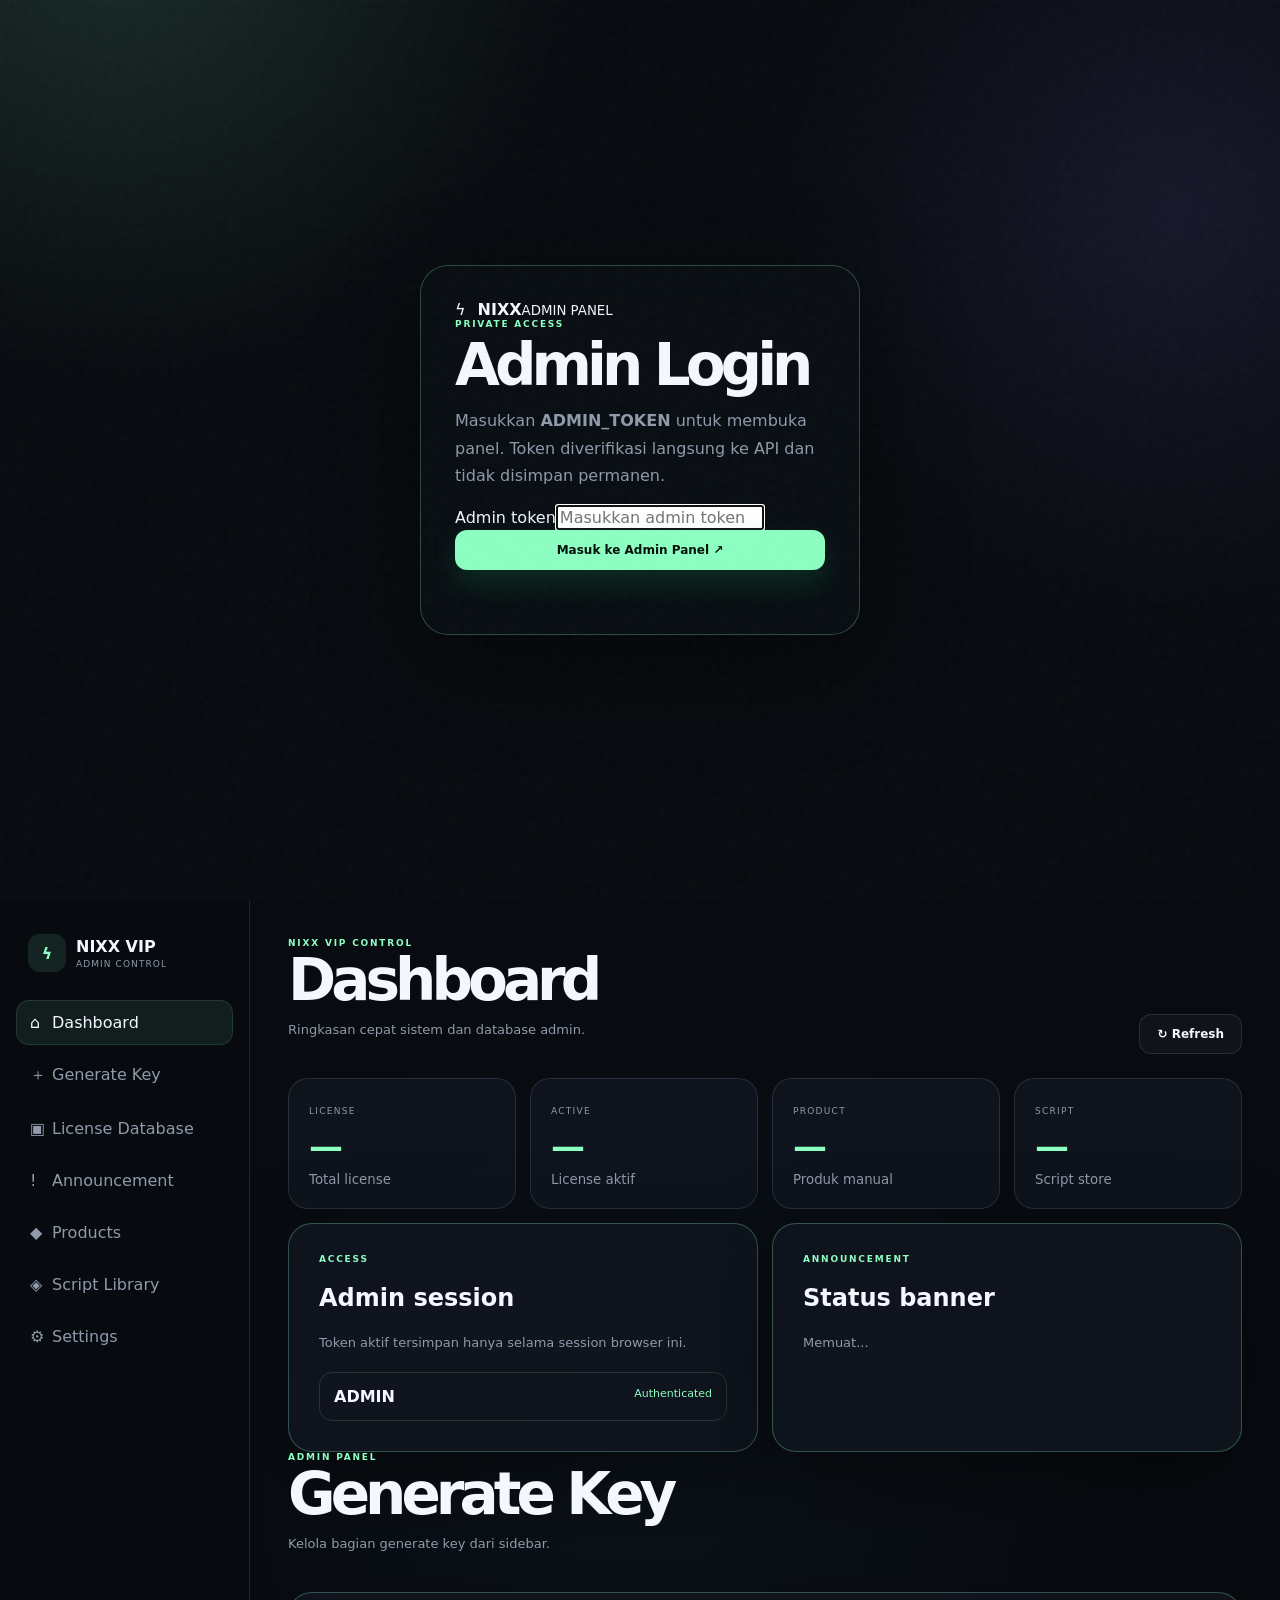
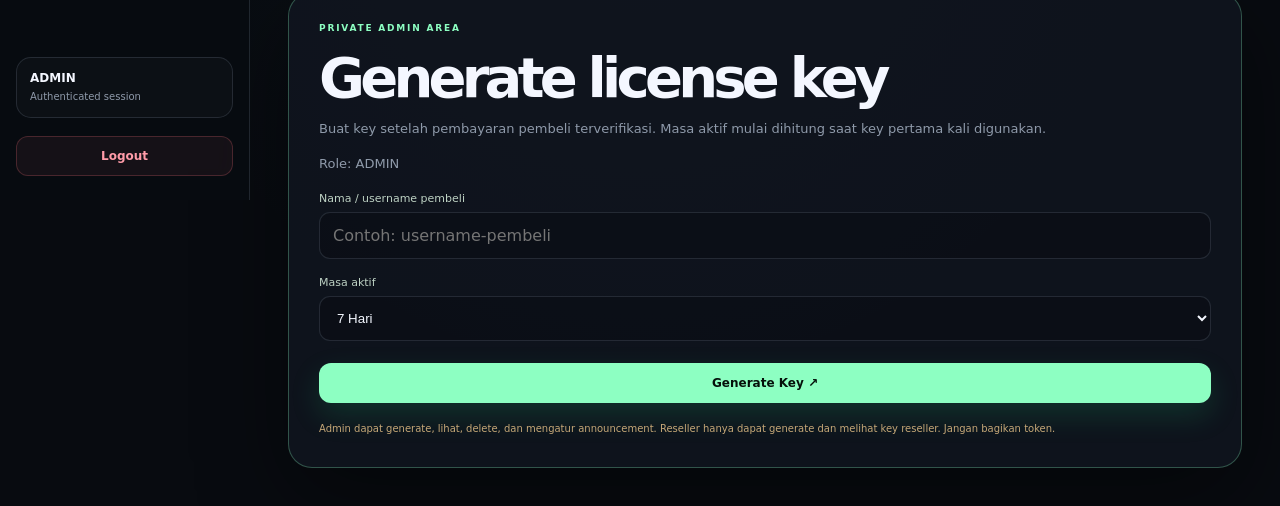
==== commit b9525258: "Update admin.html" ====
--- a/admin.html
+++ b/admin.html
@@ -1,27 +1,203 @@
-<!DOCTYPE html>
-<html lang="en">
-  <head>
-    <meta charset="UTF-8" />
-    <meta name="viewport" content="width=device-width, initial-scale=1.0, maximum-scale=1" />
-    <title>Nixx VVIP Store</title>
-    <meta name="description" content="Nixx VVIP Store — Official NIXX VIP license store." />
-    <meta name="robots" content="index, follow" />
-    <meta property="og:title" content="Nixx VVIP Store" />
-    <meta property="og:description" content="Nixx VVIP Store — Official NIXX VIP license store." />
-    <meta property="og:type" content="website" />
-    <meta name="twitter:card" content="summary_large_image" />
-    <meta name="twitter:title" content="Nixx VVIP Store" />
-    <meta name="twitter:description" content="Nixx VVIP Store — Official NIXX VIP license store." />
-    <link rel="icon" type="image/svg+xml" href="/assets/ncl-favicon.png?v=2" />
-    <link rel="preconnect" href="https://fonts.googleapis.com">
-    <link rel="preconnect" href="https://fonts.gstatic.com" crossorigin>
-    <link href="https://fonts.googleapis.com/css2?family=Inter:wght@400;500;600;700&display=swap" rel="stylesheet">
-    <script type="module" crossorigin src="/assets/index-pZUgGJPX.js"></script>
-    <link rel="stylesheet" crossorigin href="/assets/index-DODuK8Z4.css">
-    <link rel="stylesheet" href="/feature-overrides.css">
-    <script defer src="/features.js"></script>
-  </head>
-  <body>
-    <div id="root"></div>
-  </body>
+<!doctype html>
+<html lang="id">
+<head>
+  <meta charset="utf-8">
+  <meta name="viewport" content="width=device-width,initial-scale=1">
+  <title>NIXX VIP — Admin Panel</title>
+  <link rel="stylesheet" href="./style.css">
+  <script defer src="./admin.js"></script>
+  <style>
+    .admin-login-screen{min-height:100vh;display:grid;place-items:center;padding:24px}.admin-login{width:min(440px,100%);padding:34px;border:1px solid rgba(141,255,194,.25);border-radius:28px;background:rgba(10,15,20,.88);box-shadow:0 30px 100px rgba(0,0,0,.45);backdrop-filter:blur(20px)}
+    .admin-login h1{font-size:clamp(36px,8vw,58px);margin:10px 0}.admin-login p{color:var(--muted);line-height:1.7}.login-error{min-height:20px;margin-top:10px;color:#ff8798;font-size:12px}.admin-app{display:grid;grid-template-columns:250px minmax(0,1fr);min-height:100vh;width:min(1500px,100%);margin:auto}.admin-sidebar{position:sticky;top:0;height:100vh;padding:24px 16px;border-right:1px solid var(--line);background:rgba(8,12,17,.78);backdrop-filter:blur(18px);display:flex;flex-direction:column;gap:18px}.admin-brand{display:flex;align-items:center;gap:10px;padding:10px 12px;color:var(--text);text-decoration:none}.admin-brand .brand-symbol{display:grid;place-items:center;width:38px;height:38px;border-radius:12px;background:rgba(141,255,194,.1);color:var(--green);font-weight:900}.admin-brand small{display:block;color:var(--muted);font-size:9px;letter-spacing:.12em;margin-top:3px}.admin-nav{display:grid;gap:7px}.admin-nav button{width:100%;border:1px solid transparent;background:transparent;color:var(--muted);padding:12px 13px;border-radius:13px;text-align:left;cursor:pointer;font:600 12px inherit}.admin-nav button:hover,.admin-nav button.active{color:var(--text);background:rgba(141,255,194,.08);border-color:rgba(141,255,194,.13)}.admin-nav .nav-icon{display:inline-block;width:22px}.sidebar-spacer{flex:1}.admin-user{padding:13px;border:1px solid var(--line);border-radius:15px;background:rgba(255,255,255,.025)}.admin-user b{display:block;font-size:12px}.admin-user small{color:var(--muted);font-size:10px}.admin-main{padding:38px;min-width:0}.admin-page{max-width:1100px;margin:0 auto}.admin-page[hidden]{display:none!important}.page-heading{display:flex;justify-content:space-between;gap:20px;align-items:end;margin-bottom:24px}.page-heading h1{margin:6px 0;font-size:clamp(34px,5vw,58px)}.page-heading>.button{margin:0}.stat-grid{display:grid;grid-template-columns:repeat(4,1fr);gap:14px}.stat-card{padding:20px;border:1px solid var(--line);border-radius:20px;background:var(--panel)}.stat-card span{font-size:9px;color:var(--muted);letter-spacing:.14em}.stat-card strong{display:block;font-size:34px;margin:8px 0 3px;color:var(--green)}.stat-card small{color:var(--muted)}.dashboard-grid{display:grid;grid-template-columns:1fr 1fr;gap:14px}.dashboard-grid .admin-card{margin-top:14px}.session-box{display:flex;justify-content:space-between;gap:10px;padding:14px;border:1px solid rgba(141,255,194,.15);border-radius:13px;margin-top:18px}.session-box span{color:var(--green);font-size:11px}.security-row{display:flex;align-items:center;gap:24px;flex-wrap:wrap;margin-top:18px}.security-row>div{min-width:130px}.security-row small{display:block;color:var(--muted);font-size:10px}.security-row b{font-size:13px}.mobile-menu{display:none}.admin-page>.admin-card{margin-top:0}.admin-page>.admin-card+.admin-card{margin-top:20px}.admin-page .key-manager{margin-top:20px}@media(max-width:900px){.admin-app{grid-template-columns:1fr}.admin-sidebar{position:fixed;z-index:100;left:0;top:0;bottom:0;width:280px;transform:translateX(-102%);transition:.25s ease}.admin-sidebar.open{transform:none}.admin-main{padding:82px 18px 30px}.mobile-menu{display:flex;position:fixed;z-index:110;top:16px;left:16px}.stat-grid{grid-template-columns:repeat(2,1fr)}.dashboard-grid{grid-template-columns:1fr}.page-heading{align-items:flex-start;flex-direction:column}}@media(max-width:520px){.stat-grid{grid-template-columns:1fr 1fr}.admin-login{padding:26px}.admin-main{padding-left:14px;padding-right:14px}}
+  </style>
+</head>
+<body>
+  <div class="noise" aria-hidden="true"></div><div class="orb orb-one" aria-hidden="true"></div>
+  <section id="loginScreen" class="admin-login-screen">
+    <form id="loginForm" class="admin-login">
+      <a class="brand" href="./index.html"><span class="brand-symbol">ϟ</span><span><b>NIXX</b><small>ADMIN PANEL</small></span></a>
+      <span class="section-number">PRIVATE ACCESS</span>
+      <h1>Admin Login</h1>
+      <p>Masukkan <b>ADMIN_TOKEN</b> untuk membuka panel. Token diverifikasi langsung ke API dan tidak disimpan permanen.</p>
+      <label for="loginToken">Admin token</label><input id="loginToken" type="password" placeholder="Masukkan admin token" autocomplete="current-password" required>
+      <button class="button button-primary button-full" type="submit" id="loginButton">Masuk ke Admin Panel ↗</button>
+      <div id="loginError" class="login-error"></div>
+    </form>
+  </section>
+
+  <div id="adminApp" class="admin-app" hidden>
+    <button class="button mobile-menu" id="mobileMenu" type="button">☰</button>
+    <aside id="adminSidebar" class="admin-sidebar">
+      <a class="admin-brand" href="./index.html"><span class="brand-symbol">ϟ</span><span><b>NIXX VIP</b><small>ADMIN CONTROL</small></span></a>
+      <nav class="admin-nav" aria-label="Admin navigation">
+        <button data-page-target="dashboard" class="active"><span class="nav-icon">⌂</span>Dashboard</button>
+        <button data-page-target="generate"><span class="nav-icon">＋</span>Generate Key</button>
+        <button data-page-target="licenses"><span class="nav-icon">▣</span>License Database</button>
+        <button data-page-target="announcement"><span class="nav-icon">!</span>Announcement</button>
+        <button data-page-target="products"><span class="nav-icon">◆</span>Products</button>
+        <button data-page-target="scripts"><span class="nav-icon">◈</span>Script Library</button>
+        <button data-page-target="settings"><span class="nav-icon">⚙</span>Settings</button>
+      </nav>
+      <div class="sidebar-spacer"></div>
+      <div class="admin-user"><b>ADMIN</b><small>Authenticated session</small></div>
+      <button class="button button-danger button-full" id="sidebarLogout" type="button">Logout</button>
+    </aside>
+    <main class="admin-main">
+      <section class="admin-page" data-page="dashboard">
+        <div class="page-heading"><div><span class="section-number">NIXX VIP CONTROL</span><h1>Dashboard</h1><p class="admin-muted">Ringkasan cepat sistem dan database admin.</p></div><button class="button" id="dashboardRefresh" type="button">↻ Refresh</button></div>
+        <div class="stat-grid">
+          <article class="stat-card"><span>LICENSE</span><strong id="statLicenses">—</strong><small>Total license</small></article>
+          <article class="stat-card"><span>ACTIVE</span><strong id="statActive">—</strong><small>License aktif</small></article>
+          <article class="stat-card"><span>PRODUCT</span><strong id="statProducts">—</strong><small>Produk manual</small></article>
+          <article class="stat-card"><span>SCRIPT</span><strong id="statScripts">—</strong><small>Script store</small></article>
+        </div>
+        <div class="dashboard-grid">
+          <section class="admin-card"><span class="section-number">ACCESS</span><h2>Admin session</h2><p class="admin-muted">Token aktif tersimpan hanya selama session browser ini.</p><div class="session-box"><b id="sessionRole">ADMIN</b><span>Authenticated</span></div></section>
+          <section class="admin-card"><span class="section-number">ANNOUNCEMENT</span><h2>Status banner</h2><p id="dashboardAnnouncement" class="admin-muted">Memuat...</p></section>
+        </div>
+      </section>
+      <section class="admin-page" data-page="generate" >
+        <div class="page-heading"><div><span class="section-number">ADMIN PANEL</span><h1>Generate Key</h1><p class="admin-muted">Kelola bagian generate key dari sidebar.</p></div></div>
+    <section class="admin-card">
+      <span class="section-number">PRIVATE ADMIN AREA</span>
+      <h1>Generate license key</h1>
+      <p class="admin-muted">
+        Buat key setelah pembayaran pembeli terverifikasi.
+        Masa aktif mulai dihitung saat key pertama kali digunakan.
+      </p>
+
+      <form id="issueForm">
+        <input id="adminToken" type="hidden">
+        <p id="roleBadge" class="admin-muted" style="margin-top:8px">Role: ADMIN</p>
+
+        <label for="customer">Nama / username pembeli</label>
+        <input id="customer" placeholder="Contoh: username-pembeli" required>
+
+        <label for="days">Masa aktif</label>
+        <select id="days">
+          <option value="1">1 Hari</option>
+          <option value="3">3 Hari</option>
+          <option value="7" selected>7 Hari</option>
+          <option value="30">30 Hari</option>
+        </select>
+
+        <button class="button button-primary button-full" type="submit">Generate Key ↗</button>
+      </form>
+
+      <div class="admin-result" id="result" hidden>
+        <span class="section-number">KEY GENERATED</span>
+        <strong id="generatedKey"></strong>
+        <div class="result-actions">
+          <button class="button button-primary" id="copyKey" type="button">Copy key</button>
+          <a class="button" id="sendWhatsapp" target="_blank" rel="noreferrer">Discord ↗</a>
+        </div>
+      </div>
+
+      <p class="admin-warning">Admin dapat generate, lihat, delete, dan mengatur announcement. Reseller hanya dapat generate dan melihat key reseller. Jangan bagikan token.</p>
+    </section>
+      </section>
+      <section class="admin-page" data-page="licenses" hidden>
+        <div class="page-heading"><div><span class="section-number">ADMIN PANEL</span><h1>License Database</h1><p class="admin-muted">Kelola bagian license database dari sidebar.</p></div></div>
+    <section class="admin-card key-manager">
+      <div class="manager-head">
+        <div>
+          <span class="section-number">LICENSE DATABASE</span>
+          <h2>Daftar semua key</h2>
+          <p class="admin-muted">
+            Lihat semua license yang sudah dibuat dan hapus key yang tidak diperlukan.
+          </p>
+        </div>
+        <div class="manager-tools">
+          <button class="button" id="refreshKeys" type="button">↻ Refresh</button>
+        </div>
+      </div>
+
+      <div class="key-list" id="licenseList">
+        <div class="empty-key">Masukkan admin token lalu tekan Refresh.</div>
+      </div>
+    </section>
+      </section>
+      <section class="admin-page" data-page="announcement" hidden>
+        <div class="page-heading"><div><span class="section-number">ADMIN PANEL</span><h1>Announcement</h1><p class="admin-muted">Kelola bagian announcement dari sidebar.</p></div></div>
+    <section class="admin-card key-manager">
+      <div class="manager-head">
+        <div><span class="section-number">SITE CONTROL</span><h2>Announcement</h2><p class="admin-muted">Tampilkan banner pengumuman di halaman utama NixxVIP.</p></div>
+      </div>
+      <form id="announcementForm">
+        <label for="announcementText">Pesan</label>
+        <input id="announcementText" maxlength="300" placeholder="Contoh: Maintenance malam ini pukul 23.00 WIB">
+        <label for="announcementType">Tipe</label>
+        <select id="announcementType"><option value="info">Info</option><option value="success">Success</option><option value="warning">Warning</option><option value="danger">Danger</option></select>
+        <label style="display:flex;gap:8px;align-items:center;margin-top:12px"><input id="announcementEnabled" type="checkbox" style="width:auto"> Aktifkan banner</label>
+        <button class="button button-primary button-full" type="submit">Simpan Announcement</button>
+        <p id="announcementStatus" class="admin-muted"></p>
+      </form>
+    </section>
+      </section>
+      <section class="admin-page" data-page="products" hidden>
+        <div class="page-heading"><div><span class="section-number">ADMIN PANEL</span><h1>Product Manager</h1><p class="admin-muted">Kelola bagian product manager dari sidebar.</p></div></div>
+    <section class="admin-card key-manager">
+      <div class="manager-head">
+        <div><span class="section-number">PRODUCT MANAGER</span><h2>Tambah Produk Sendiri</h2><p class="admin-muted">Isi produk secara manual. Setelah dipublish, produk langsung muncul rapi di halaman utama tanpa edit index.html.</p></div>
+      </div>
+      <form id="productUploadForm">
+        <label for="productTitle">Nama produk</label>
+        <input id="productTitle" maxlength="80" placeholder="Contoh: NIXXTEAM Blade Spin" required>
+        <label for="productPrice">Harga</label>
+        <input id="productPrice" maxlength="40" placeholder="Contoh: Rp25.000" required>
+        <label for="productBadge">Label kecil</label>
+        <input id="productBadge" maxlength="40" placeholder="Contoh: SCRIPT ROBLOX">
+        <label for="productDescription">Deskripsi</label>
+        <textarea id="productDescription" maxlength="400" rows="3" placeholder="Deskripsi singkat produk..."></textarea>
+        <label for="productFeatures">Fitur / isi produk</label>
+        <textarea id="productFeatures" rows="5" placeholder="Satu fitur per baris&#10;Akses 1 hari&#10;Support update&#10;Premium feature"></textarea>
+        <label for="productOrderLabel">Teks tombol</label>
+        <input id="productOrderLabel" maxlength="30" value="Beli / Tanya" placeholder="Beli / Tanya">
+        <label for="productImage">Gambar produk (opsional)</label>
+        <input id="productImage" type="file" accept="image/jpeg,.jpg,.jpeg,image/png,.png,image/webp,.webp">
+        <img id="productImagePreview" alt="Preview produk" hidden style="width:100%;aspect-ratio:16/9;object-fit:cover;border-radius:16px;border:1px solid rgba(255,255,255,.12);margin-top:8px">
+        <button class="button button-primary button-full" type="submit">Publish Produk ↗</button>
+        <p id="productUploadStatus" class="admin-muted"></p>
+      </form>
+
+      <div class="manager-head" style="margin-top:28px">
+        <div><span class="section-number">PUBLISHED PRODUCTS</span><h2>Produk yang sudah dipasang</h2></div>
+        <div class="manager-tools"><button class="button" id="refreshProducts" type="button">↻ Refresh</button></div>
+      </div>
+      <div class="key-list" id="productAdminList"><div class="empty-key">Belum memuat produk.</div></div>
+    </section>
+      </section>
+      <section class="admin-page" data-page="scripts" hidden>
+        <div class="page-heading"><div><span class="section-number">ADMIN PANEL</span><h1>Script Library</h1><p class="admin-muted">Kelola bagian script library dari sidebar.</p></div></div>
+    <section class="admin-card key-manager">
+      <div class="manager-head">
+        <div><span class="section-number">SCRIPT LIBRARY</span><h2>Upload Script Promosi</h2><p class="admin-muted">Buat produk script seperti store: cover JPG, nama, versi, kategori, deskripsi, dan file Lua/TXT. Setelah dipublish, produk muncul otomatis di Script Store.</p></div>
+      </div>
+      <form id="scriptUploadForm">
+        <label for="scriptTitle">Nama script</label>
+        <input id="scriptTitle" maxlength="80" placeholder="Contoh: Blade Spin NIXXTEAM" required>
+        <label for="scriptVersion">Versi</label>
+        <input id="scriptVersion" maxlength="30" placeholder="v2.0">
+        <label for="scriptDescription">Deskripsi promosi</label>
+        <input id="scriptDescription" maxlength="240" placeholder="Script premium dengan fitur lengkap...">
+        <label for="scriptCategory">Kategori</label>
+        <input id="scriptCategory" maxlength="40" placeholder="Contoh: Blade Spin / Roblox">
+        <label style="display:flex;gap:8px;align-items:center;margin-top:12px"><input id="scriptFeatured" type="checkbox" style="width:auto"> Tampilkan sebagai script unggulan</label>
+        <label for="scriptCover">Cover JPG</label>
+        <input id="scriptCover" type="file" accept="image/jpeg,.jpg,.jpeg" required>
+        <img id="scriptCoverPreview" alt="Preview cover" hidden style="width:100%;max-width:520px;aspect-ratio:16/9;object-fit:cover;border-radius:16px;border:1px solid rgba(255,255,255,.12);margin-top:8px">
+        <label for="scriptFile">File script (.lua / .txt)</label>
+        <input id="scriptFile" type="file" accept=".lua,.txt,text/plain" required>
+        <button class="button button-primary button-full" type="submit">Publish Script ↗</button>
+        <p id="scriptUploadStatus" class="admin-muted"></p>
+      </form>
+    </section>
+      </section>
+      <section class="admin-page" data-page="settings" hidden>
+        <div class="page-heading"><div><span class="section-number">SYSTEM</span><h1>Settings</h1><p class="admin-muted">Pengaturan session admin dan akses panel.</p></div></div>
+        <section class="admin-card"><span class="section-number">SECURITY</span><h2>Admin Access</h2><p class="admin-muted">Admin token tidak ditampilkan kembali dan tidak disimpan permanen di localStorage.</p><div class="security-row"><div><small>Role</small><b>ADMIN</b></div><div><small>Session</small><b id="settingsSession">Active</b></div><button class="button button-danger" id="logoutBtn" type="button">Logout</button></div></section>
+      </section>
+    </main>
+  </div>
+</body>
 </html>
--- a/style.css
+++ b/style.css
@@ -0,0 +1,525 @@
+:root {
+  --bg: #080b10;
+  --bg-soft: #0d1219;
+  --panel: rgba(17, 23, 32, .78);
+  --panel-solid: #111821;
+  --panel-light: rgba(255, 255, 255, .045);
+  --line: rgba(203, 219, 255, .13);
+  --line-strong: rgba(151, 255, 205, .42);
+  --text: #f4f7ff;
+  --muted: #8f9aaa;
+  --green: #8dffc2;
+  --green-dark: #1dd47d;
+  --cyan: #8de9ff;
+  --purple: #b28dff;
+  --danger: #ff9ca9;
+  --shadow: 0 30px 90px rgba(0, 0, 0, .42);
+  --radius: 24px;
+}
+
+* { box-sizing: border-box; }
+html { scroll-behavior: smooth; }
+body {
+  margin: 0;
+  min-height: 100vh;
+  overflow-x: hidden;
+  color: var(--text);
+  background:
+    radial-gradient(circle at 9% -4%, rgba(141, 255, 194, .14), transparent 29rem),
+    radial-gradient(circle at 92% 10%, rgba(146, 121, 255, .11), transparent 25rem),
+    radial-gradient(circle at 50% 70%, rgba(44, 110, 134, .07), transparent 32rem),
+    var(--bg);
+  font-family: Inter, ui-sans-serif, system-ui, -apple-system, BlinkMacSystemFont, "Segoe UI", sans-serif;
+}
+body::before {
+  content: "";
+  position: fixed;
+  z-index: -2;
+  inset: 0;
+  pointer-events: none;
+  opacity: .42;
+  background-image: linear-gradient(rgba(255,255,255,.018) 1px, transparent 1px), linear-gradient(90deg, rgba(255,255,255,.018) 1px, transparent 1px);
+  background-size: 80px 80px;
+  mask-image: linear-gradient(to bottom, black, transparent 88%);
+}
+a, button, input { font: inherit; }
+button { cursor: pointer; }
+.noise {
+  position: fixed;
+  z-index: 30;
+  inset: 0;
+  pointer-events: none;
+  opacity: .035;
+  background-image: url("data:image/svg+xml,%3Csvg viewBox='0 0 180 180' xmlns='http://www.w3.org/2000/svg'%3E%3Cfilter id='n'%3E%3CfeTurbulence type='fractalNoise' baseFrequency='.8' numOctaves='3' stitchTiles='stitch'/%3E%3C/filter%3E%3Crect width='100%25' height='100%25' filter='url(%23n)' opacity='.72'/%3E%3C/svg%3E");
+}
+#particles { position: fixed; z-index: -1; inset: 0; overflow: hidden; pointer-events: none; }
+#particles i {
+  position: absolute;
+  width: 3px;
+  height: 3px;
+  border-radius: 50%;
+  background: var(--green);
+  opacity: .24;
+  box-shadow: 0 0 14px var(--green);
+  animation: float-particle 8s ease-in-out infinite;
+}
+.ambient {
+  position: fixed;
+  z-index: -1;
+  width: 360px;
+  height: 360px;
+  border: 1px solid rgba(141, 255, 194, .11);
+  border-radius: 50%;
+  pointer-events: none;
+}
+.ambient::after { content: ""; position: absolute; inset: 32px; border: 1px solid rgba(141, 255, 194, .07); border-radius: 50%; }
+.ambient-one { top: 18%; left: -270px; animation: orbit 18s ease-in-out infinite; }
+.ambient-two { right: -270px; bottom: 8%; animation: orbit 22s ease-in-out infinite reverse; }
+.shell { width: min(1160px, calc(100% - 40px)); margin: auto; }
+
+/* HEADER */
+.site-header {
+  position: relative;
+  z-index: 4;
+  display: flex;
+  align-items: center;
+  justify-content: space-between;
+  padding: 25px 0;
+}
+.brand { display: flex; align-items: center; gap: 12px; color: var(--text); text-decoration: none; }
+.brand-mark {
+  display: grid;
+  width: 42px;
+  height: 42px;
+  place-items: center;
+  border: 1px solid rgba(141, 255, 194, .7);
+  border-radius: 14px;
+  color: #06100b;
+  background: linear-gradient(145deg, var(--green), #45e69b);
+  box-shadow: 0 0 34px rgba(29, 212, 125, .28);
+  transform: rotate(-7deg);
+}
+.brand-mark span { font-size: 23px; font-weight: 950; transform: rotate(7deg); }
+.brand-copy b { display: block; font-size: 15px; line-height: 1; letter-spacing: .12em; }
+.brand-copy b span { color: var(--green); }
+.brand-copy small { display: block; margin-top: 6px; color: var(--muted); font-size: 8px; letter-spacing: .19em; }
+.nav { display: flex; align-items: center; gap: 28px; }
+.nav a { color: var(--muted); font-size: 12px; text-decoration: none; transition: color .2s ease; }
+.nav a:hover { color: var(--text); }
+
+/* BUTTONS */
+.button {
+  display: inline-flex;
+  align-items: center;
+  justify-content: center;
+  gap: 9px;
+  padding: 12px 17px;
+  border: 1px solid var(--line);
+  border-radius: 12px;
+  color: var(--text);
+  background: rgba(255, 255, 255, .035);
+  font-size: 12px;
+  font-weight: 850;
+  text-decoration: none;
+  transition: transform .25s ease, border-color .25s ease, background .25s ease, box-shadow .25s ease;
+}
+.button span { color: inherit; font-size: 15px; line-height: 0; }
+.button:hover { transform: translateY(-3px); border-color: var(--line-strong); }
+.button-primary { border-color: transparent; color: #05100a; background: var(--green); box-shadow: 0 12px 30px rgba(29, 212, 125, .16); }
+.button-primary:hover { border-color: transparent; background: #b9ffd4; box-shadow: 0 16px 36px rgba(29, 212, 125, .26); }
+.button-small { padding: 10px 14px; font-size: 11px; }
+.button-large { padding: 15px 20px; }
+.button-full { width: 100%; }
+
+/* HERO */
+.hero {
+  display: grid;
+  grid-template-columns: 1fr .87fr;
+  gap: 74px;
+  align-items: center;
+  min-height: 590px;
+  padding: 76px 0 92px;
+}
+.eyebrow, .section-number {
+  display: flex;
+  align-items: center;
+  gap: 9px;
+  color: var(--green);
+  font-size: 9px;
+  font-weight: 900;
+  letter-spacing: .2em;
+}
+.eyebrow-line { display: block; width: 24px; height: 1px; background: var(--green); box-shadow: 0 0 10px var(--green); }
+.eyebrow-live { margin-left: 4px; padding: 4px 7px; border: 1px solid rgba(141, 255, 194, .23); border-radius: 999px; color: var(--green); font-size: 8px; letter-spacing: .12em; }
+h1 { max-width: 650px; margin: 20px 0 22px; font-size: clamp(56px, 7.8vw, 94px); line-height: .9; letter-spacing: -.085em; }
+h1 em { color: var(--green); font-style: normal; text-shadow: 0 0 34px rgba(141, 255, 194, .15); }
+.hero-lead { max-width: 510px; margin: 0; color: var(--muted); font-size: 15px; line-height: 1.75; }
+.hero-actions { display: flex; align-items: center; gap: 22px; flex-wrap: wrap; margin-top: 30px; }
+.text-link { display: inline-flex; align-items: center; gap: 9px; color: #dbe3f0; font-size: 12px; font-weight: 750; text-decoration: none; }
+.text-link:hover { color: var(--green); }
+.play-icon { display: grid; width: 25px; height: 25px; place-items: center; border: 1px solid var(--line); border-radius: 50%; color: var(--green); font-size: 8px; }
+.hero-proof { display: flex; align-items: center; gap: 12px; margin-top: 41px; }
+.avatar-stack { display: flex; align-items: center; }
+.avatar-stack span { display: grid; width: 28px; height: 28px; margin-left: -7px; place-items: center; border: 2px solid var(--bg); border-radius: 50%; color: #07100d; background: var(--green); font-size: 9px; font-weight: 900; }
+.avatar-stack span:first-child { margin-left: 0; color: #d9fff0; background: #1c5262; }
+.avatar-stack span:nth-child(2) { color: #efe7ff; background: #7252b5; }
+.avatar-stack span:last-child { color: var(--green); background: #192a27; }
+.hero-proof p { margin: 0; color: var(--muted); font-size: 10px; line-height: 1.55; }
+.hero-proof strong { color: #dae5df; font-size: 11px; }
+
+/* HERO VISUAL */
+.hero-visual { position: relative; min-height: 390px; }
+.hero-glow { position: absolute; inset: 12% 4%; border-radius: 45%; background: rgba(91, 231, 169, .11); filter: blur(65px); }
+.hero-grid {
+  position: absolute;
+  z-index: -1;
+  inset: 16% -11% 2% 12%;
+  border: 1px solid rgba(141, 255, 194, .11);
+  border-radius: 50%;
+  transform: rotate(-15deg);
+  background-image: linear-gradient(rgba(141, 255, 194, .08) 1px, transparent 1px), linear-gradient(90deg, rgba(141, 255, 194, .08) 1px, transparent 1px);
+  background-size: 28px 28px;
+  mask-image: linear-gradient(125deg, transparent, black 35%, black 72%, transparent);
+}
+.access-card {
+  position: absolute;
+  z-index: 1;
+  top: 65px;
+  left: 5%;
+  width: min(410px, 87%);
+  padding: 25px;
+  overflow: hidden;
+  border: 1px solid rgba(141, 255, 194, .34);
+  border-radius: 28px;
+  background: linear-gradient(145deg, rgba(30, 55, 50, .9), rgba(11, 16, 23, .94) 64%);
+  box-shadow: 25px 30px 70px rgba(0, 0, 0, .43), inset 0 1px 0 rgba(255, 255, 255, .08);
+  transform: rotate(-5deg);
+  transition: transform .45s ease;
+}
+.access-card::after { content: "NIXX"; position: absolute; right: -12px; bottom: -30px; color: rgba(141, 255, 194, .045); font-size: 100px; font-weight: 950; letter-spacing: -.1em; }
+.access-card:hover { transform: rotate(0) translateY(-6px); }
+.access-card-top, .access-card-foot { display: flex; align-items: center; justify-content: space-between; gap: 10px; }
+.mini-label, .access-card-foot span { color: #9eabb0; font-size: 8px; font-weight: 800; letter-spacing: .18em; }
+.secure-pill { display: flex; align-items: center; gap: 6px; color: var(--green); font-size: 8px; font-weight: 850; letter-spacing: .12em; }
+.secure-pill i, .signal-code i { width: 6px; height: 6px; border-radius: 50%; background: var(--green); box-shadow: 0 0 12px var(--green); }
+.access-card-main { display: flex; align-items: center; gap: 15px; margin: 53px 0 36px; }
+.access-icon { display: grid; width: 55px; height: 55px; place-items: center; border: 1px solid rgba(141, 255, 194, .48); border-radius: 17px; color: #06100b; background: var(--green); box-shadow: 0 0 28px rgba(141, 255, 194, .22); font-size: 29px; font-weight: 950; }
+.access-card-main span { display: block; color: var(--green); font-size: 9px; font-weight: 900; letter-spacing: .21em; }
+.access-card-main strong { display: block; margin-top: 6px; color: #eef6f1; font-size: 20px; letter-spacing: -.04em; }
+.access-progress { height: 5px; overflow: hidden; border-radius: 99px; background: rgba(255, 255, 255, .1); }
+.access-progress span { display: block; width: 72%; height: 100%; border-radius: inherit; background: linear-gradient(90deg, var(--green-dark), var(--green)); box-shadow: 0 0 14px var(--green); }
+.access-card-foot { margin-top: 13px; }
+.access-card-foot b { color: #dfffe9; font-size: 9px; letter-spacing: .08em; }
+.visual-chip { position: absolute; z-index: 2; display: flex; align-items: center; gap: 8px; padding: 10px 13px; border: 1px solid var(--line); border-radius: 12px; color: #dce5ee; background: rgba(15, 21, 28, .8); box-shadow: 0 15px 35px rgba(0, 0, 0, .25); backdrop-filter: blur(12px); font-size: 9px; font-weight: 850; letter-spacing: .1em; }
+.chip-top { top: 22px; right: 5%; }
+.chip-bottom { right: 0; bottom: 30px; flex-direction: column; align-items: flex-start; gap: 3px; border-color: rgba(178, 141, 255, .35); }
+.chip-bottom b { color: var(--purple); font-size: 17px; letter-spacing: -.04em; }
+.chip-bottom span { color: var(--muted); font-size: 9px; }
+.chip-dot { width: 6px; height: 6px; border-radius: 50%; background: var(--green); box-shadow: 0 0 10px var(--green); }
+
+/* TRUST STRIP */
+.signal-row { display: grid; grid-template-columns: repeat(4, 1fr); gap: 12px; padding: 17px 18px; border: 1px solid var(--line); border-radius: 18px; background: rgba(255, 255, 255, .025); }
+.signal-row > div { display: flex; align-items: center; gap: 10px; min-width: 0; padding: 3px 9px; border-right: 1px solid var(--line); }
+.signal-row > div:last-child { border-right: 0; }
+.signal-icon { display: grid; flex: 0 0 auto; width: 31px; height: 31px; place-items: center; border-radius: 10px; color: var(--green); background: rgba(141, 255, 194, .09); font-size: 13px; }
+.signal-row b, .signal-row small { display: block; }
+.signal-row b { color: #e8f0ea; font-size: 11px; }
+.signal-row small { margin-top: 3px; color: var(--muted); font-size: 9px; }
+.signal-code { display: block !important; padding-left: 18px !important; }
+.signal-code span { display: block; color: var(--muted); font-size: 8px; letter-spacing: .16em; }
+.signal-code b { display: flex; align-items: center; gap: 7px; margin-top: 5px; color: var(--green); font-size: 9px; letter-spacing: .08em; }
+
+/* PROMO */
+.ad-section { padding: 68px 0 14px; }
+.promo-banner { display: grid; grid-template-columns: minmax(0, 1.55fr) minmax(290px, .75fr); min-height: 350px; overflow: hidden; border: 1px solid var(--line); border-radius: 27px; background: #10161e; box-shadow: 0 24px 65px rgba(0, 0, 0, .28); }
+.promo-media { position: relative; min-height: 350px; overflow: hidden; background: #070a0f; }
+.promo-slides, .promo-slide { position: absolute; inset: 0; }
+.promo-slide { opacity: 0; transform: scale(1.04); transition: opacity .7s ease, transform 1.2s ease; }
+.promo-slide.active { opacity: 1; transform: scale(1); }
+.promo-slide img { display: block; width: 100%; height: 100%; object-fit: cover; }
+.promo-media::after { content: ""; position: absolute; inset: 0; background: linear-gradient(90deg, rgba(0,0,0,.04), rgba(5,8,12,.12) 48%, rgba(5,8,12,.76)); pointer-events: none; }
+.promo-overlay-label { position: absolute; z-index: 3; top: 19px; left: 22px; color: #fff; font: 9px/1 "SFMono-Regular", Consolas, monospace; letter-spacing: .17em; text-shadow: 0 1px 8px #000; }
+.promo-copy { display: flex; flex-direction: column; justify-content: center; padding: 35px 32px; background: linear-gradient(180deg, #111a21, #0c1219); }
+.promo-kicker { color: var(--green); font-size: 9px; font-weight: 850; letter-spacing: .2em; }
+.promo-copy h2 { margin: 10px 0 11px; font-size: clamp(27px, 3vw, 43px); line-height: 1; letter-spacing: -.06em; }
+.promo-copy p { margin: 0 0 20px; color: var(--muted); font-size: 12px; line-height: 1.7; }
+.promo-meta { display: flex; align-items: center; gap: 11px; margin-bottom: 22px; }
+.promo-meta b { font-size: 16px; }
+.promo-meta span { padding: 6px 9px; border: 1px solid var(--line); border-radius: 999px; color: var(--muted); font-size: 9px; }
+.promo-nav { position: absolute; z-index: 4; top: 50%; display: grid; width: 38px; height: 38px; place-items: center; border: 1px solid rgba(255,255,255,.2); border-radius: 50%; color: #fff; background: rgba(6, 10, 14, .52); backdrop-filter: blur(10px); font-size: 24px; line-height: 1; transform: translateY(-50%); }
+.promo-nav:hover { background: rgba(20, 29, 37, .9); }
+.promo-prev { left: 15px; }
+.promo-next { right: 15px; }
+.promo-dots { position: absolute; z-index: 4; bottom: 17px; left: 20px; display: flex; gap: 7px; }
+.promo-dot { width: 7px; height: 7px; padding: 0; border: 0; border-radius: 99px; background: rgba(255,255,255,.45); transition: .25s; }
+.promo-dot.active { width: 24px; background: #fff; }
+
+/* SECTIONS + PRODUCTS */
+.section { padding: 88px 0; }
+.section-heading { display: flex; align-items: end; justify-content: space-between; gap: 24px; margin-bottom: 27px; }
+.section-heading h2, .license-card h2, .modal h2 { margin: 10px 0 0; font-size: clamp(32px, 4vw, 52px); letter-spacing: -.07em; }
+.section-heading > p { max-width: 405px; margin: 0; color: var(--muted); font-size: 12px; line-height: 1.75; }
+.filter-row { display: flex; gap: 8px; flex-wrap: wrap; margin-bottom: 18px; }
+.filter { padding: 9px 14px; border: 1px solid var(--line); border-radius: 999px; color: var(--muted); background: transparent; font-size: 11px; }
+.filter:hover, .filter.active { border-color: var(--green); color: #07100b; background: var(--green); }
+.plan-grid { display: grid; grid-template-columns: repeat(4, 1fr); gap: 13px; }
+.plan { position: relative; display: flex; flex-direction: column; min-height: 370px; padding: 22px; border: 1px solid var(--line); border-radius: var(--radius); background: linear-gradient(155deg, rgba(25, 32, 42, .8), rgba(13, 18, 25, .76)); transition: transform .3s ease, border-color .3s ease, box-shadow .3s ease; }
+.plan::before { content: ""; position: absolute; top: 0; right: 20px; left: 20px; height: 1px; background: linear-gradient(90deg, transparent, rgba(141,255,194,.6), transparent); opacity: 0; transition: opacity .3s; }
+.plan:hover { border-color: rgba(141,255,194,.48); box-shadow: 0 20px 45px rgba(0,0,0,.22); transform: translateY(-7px); }
+.plan:hover::before { opacity: 1; }
+.plan-featured { border-color: rgba(141,255,194,.58); background: linear-gradient(155deg, rgba(30, 69, 57, .72), rgba(13, 22, 27, .9)); }
+.popular { position: absolute; top: 15px; right: 15px; padding: 6px 8px; border-radius: 99px; color: #07100b; background: var(--green); font-size: 8px; font-weight: 900; letter-spacing: .1em; }
+.plan-kicker { color: var(--muted); font-size: 9px; letter-spacing: .17em; }
+.plan h3 { margin: 13px 0 3px; font-size: 24px; letter-spacing: -.05em; }
+.price { margin: 15px 0 6px; color: var(--green); font-size: 31px; letter-spacing: -.07em; }
+.price small { color: var(--muted); font-size: 10px; letter-spacing: 0; }
+.plan > p { min-height: 38px; margin: 0; color: var(--muted); font-size: 11px; line-height: 1.6; }
+.plan ul { margin: auto 0 18px; padding: 16px 0 0; border-top: 1px solid var(--line); list-style: none; }
+.plan li { margin: 9px 0; color: #c6d2ce; font-size: 11px; }
+.plan li::before { content: "✓"; margin-right: 8px; color: var(--green); font-weight: 900; }
+.plan-more { padding: 10px 0 0; border: 0; color: var(--muted); background: none; font-size: 10px; text-align: left; }
+.plan-more:hover { color: var(--text); }
+
+/* FEATURES */
+.feature-section { padding-top: 45px; }
+.feature-grid { display: grid; grid-template-columns: repeat(3, 1fr); gap: 13px; }
+.feature { position: relative; min-height: 170px; overflow: hidden; padding: 22px; border: 1px solid var(--line); border-radius: var(--radius); background: rgba(255,255,255,.025); transition: .3s ease; }
+.feature::after { content: ""; position: absolute; right: -28px; bottom: -43px; width: 110px; height: 110px; border: 1px solid rgba(141,255,194,.08); border-radius: 50%; }
+.feature:hover { border-color: rgba(141,255,194,.38); background: rgba(141,255,194,.045); transform: translateY(-5px); }
+.feature-icon { display: grid; width: 37px; height: 37px; place-items: center; margin-bottom: 17px; border: 1px solid rgba(141,255,194,.16); border-radius: 11px; color: var(--green); background: rgba(141,255,194,.09); }
+.feature h3 { margin: 0 0 8px; font-size: 14px; }
+.feature p { max-width: 260px; margin: 0; color: var(--muted); font-size: 11px; line-height: 1.7; }
+.feature-number { position: absolute; top: 23px; right: 22px; color: rgba(255,255,255,.19); font: 10px "SFMono-Regular", Consolas, monospace; }
+
+/* RATING CAROUSEL */
+.rating-section { padding-top: 32px; }
+.rating-summary {
+  display: flex;
+  align-items: center;
+  gap: 16px;
+  margin: 0 0 18px;
+  padding: 15px 18px;
+  border: 1px solid rgba(141,255,194,.16);
+  border-radius: 16px;
+  background: rgba(141,255,194,.035);
+}
+.rating-score { display: flex; align-items: baseline; gap: 4px; }
+.rating-score strong { color: var(--green); font-size: 27px; letter-spacing: -.08em; }
+.rating-score span { color: var(--muted); font-size: 11px; }
+.rating-stars, .stars { color: #ffd36e; letter-spacing: .12em; font-size: 14px; }
+.rating-summary p { margin: 0 0 0 auto; color: var(--muted); font-size: 10px; }
+.rating-track {
+  display: flex;
+  gap: 13px;
+  overflow-x: auto;
+  padding: 2px 3px 18px;
+  scroll-snap-type: x mandatory;
+  scrollbar-width: thin;
+  scrollbar-color: rgba(141,255,194,.45) transparent;
+}
+.rating-track::-webkit-scrollbar { height: 5px; }
+.rating-track::-webkit-scrollbar-track { background: transparent; }
+.rating-track::-webkit-scrollbar-thumb { border-radius: 99px; background: rgba(141,255,194,.42); }
+.rating-card {
+  flex: 0 0 calc((100% - 26px) / 3);
+  min-width: 270px;
+  min-height: 190px;
+  padding: 20px;
+  border: 1px solid var(--line);
+  border-radius: 20px;
+  background: linear-gradient(145deg, rgba(25,32,42,.8), rgba(13,18,25,.78));
+  scroll-snap-align: start;
+  transition: border-color .3s ease, transform .3s ease, background .3s ease;
+}
+.rating-card:hover { border-color: rgba(141,255,194,.42); background: rgba(141,255,194,.045); transform: translateY(-4px); }
+.rating-card-top { display: flex; align-items: center; justify-content: space-between; gap: 12px; }
+.rating-tag { padding: 5px 7px; border: 1px solid rgba(141,255,194,.2); border-radius: 999px; color: var(--green); font-size: 8px; font-weight: 800; letter-spacing: .1em; }
+.rating-card > p { min-height: 52px; margin: 21px 0 18px; color: #d5ddd9; font-size: 12px; line-height: 1.65; }
+.rating-user { display: flex; align-items: center; gap: 10px; }
+.rating-avatar { display: grid; width: 31px; height: 31px; place-items: center; border-radius: 50%; color: #07100b; background: var(--green); font-size: 11px; font-weight: 900; }
+.rating-avatar.avatar-purple { color: #f2eaff; background: #7f63c4; }
+.rating-avatar.avatar-blue { color: #e4f7ff; background: #397e9a; }
+.rating-avatar.avatar-gold { color: #2b1d05; background: #f0c86b; }
+.rating-avatar.avatar-pink { color: #ffeaf3; background: #ae668f; }
+.rating-user b, .rating-user small { display: block; }
+.rating-user b { color: #f1f6f2; font-size: 11px; }
+.rating-user small { margin-top: 3px; color: var(--muted); font-size: 9px; }
+
+/* LICENSE + CONTACT */
+.license-section { padding-top: 5px; }
+.license-card { display: grid; grid-template-columns: 1fr 1.05fr; gap: 45px; align-items: center; padding: 34px; border: 1px solid rgba(141,255,194,.25); border-radius: var(--radius); background: linear-gradient(105deg, rgba(141,255,194,.1), rgba(255,255,255,.025) 55%, rgba(178,141,255,.08)); }
+.license-card p { max-width: 420px; margin: 13px 0; color: var(--muted); font-size: 12px; line-height: 1.7; }
+.license-note { display: flex; align-items: center; gap: 8px; color: #b6c7bf; font-size: 10px; }
+.license-note i { width: 6px; height: 6px; border-radius: 50%; background: var(--green); box-shadow: 0 0 10px var(--green); }
+.license-card label, .modal label { display: block; margin: 12px 0 7px; color: #c8d5d0; font-size: 10px; font-weight: 700; }
+.license-input { display: flex; gap: 8px; }
+.license-input input, .modal input { width: 100%; padding: 13px; outline: 0; border: 1px solid var(--line); border-radius: 11px; color: var(--text); background: rgba(0,0,0,.22); }
+.license-input input:focus, .modal input:focus { border-color: var(--green); box-shadow: 0 0 0 3px rgba(141,255,194,.08); }
+#licenseResult { display: block; min-height: 18px; margin-top: 11px; color: var(--muted); font-size: 11px; }
+.contact-section { padding-top: 54px; }
+.contact-grid { display: grid; grid-template-columns: repeat(3, 1fr); gap: 13px; }
+.contact-card { display: flex; align-items: center; gap: 13px; padding: 19px; border: 1px solid var(--line); border-radius: var(--radius); color: var(--text); background: rgba(255,255,255,.025); text-decoration: none; transition: .3s ease; }
+.contact-card:hover { border-color: rgba(141,255,194,.45); background: rgba(141,255,194,.05); transform: translateY(-5px); }
+.contact-icon { display: grid; flex: 0 0 auto; width: 42px; height: 42px; place-items: center; border-radius: 14px; font-weight: 900; }
+.telegram { color: #8fd7ff; background: rgba(66,169,234,.13); }
+.discord { color: #b8adff; background: rgba(88,101,242,.16); }
+.whatsapp { color: #7dffb2; background: rgba(37,211,102,.14); }
+.contact-card b, .contact-card small { display: block; }
+.contact-card b { font-size: 12px; }
+.contact-card small { margin-top: 4px; color: var(--muted); font-size: 10px; }
+.contact-card > strong { margin-left: auto; color: var(--green); }
+
+/* FOOTER + MODAL */
+footer { display: flex; justify-content: space-between; gap: 20px; padding: 30px 0 42px; border-top: 1px solid var(--line); color: var(--muted); font-size: 10px; }
+footer i { color: var(--green); font-style: normal; }
+.modal-backdrop { display: none; position: fixed; z-index: 10; inset: 0; place-items: center; padding: 18px; background: rgba(0,0,0,.77); backdrop-filter: blur(10px); }
+.modal-backdrop.show { display: grid; }
+.modal { position: relative; width: min(450px, 100%); padding: 29px; border: 1px solid rgba(141,255,194,.35); border-radius: 24px; background: var(--panel-solid); box-shadow: var(--shadow); animation: modal-in .25s ease; }
+.modal p { margin: 8px 0 17px; color: var(--muted); font-size: 12px; }
+.close { position: absolute; top: 17px; right: 18px; border: 0; color: var(--muted); background: transparent; font-size: 24px; }
+.order-summary { display: flex; align-items: center; justify-content: space-between; gap: 14px; margin: 20px 0 5px; padding: 14px; border: 1px solid rgba(141,255,194,.12); border-radius: 13px; background: rgba(141,255,194,.07); font-size: 12px; }
+.order-summary b { color: var(--green); }
+.modal .button { margin-top: 19px; }
+
+/* JS STATES */
+.reveal { opacity: 0; transform: translateY(20px); transition: opacity .72s ease, transform .72s ease; }
+.reveal.visible { opacity: 1; transform: none; }
+.delay-one { transition-delay: .1s; }
+.delay-two { transition-delay: .2s; }
+.delay-three { transition-delay: .3s; }
+.license-detail { margin-top: 12px; padding: 18px; border: 1px solid rgba(141,255,194,.24); border-radius: 18px; background: rgba(0,0,0,.18); animation: modal-in .25s ease; }
+.license-detail-head { display: flex; align-items: center; justify-content: space-between; gap: 15px; padding-bottom: 15px; border-bottom: 1px solid var(--line); }
+.license-detail-head span { display: block; color: var(--green); font-size: 9px; font-weight: 900; letter-spacing: .18em; }
+.license-detail-head strong { display: block; margin-top: 5px; font-size: 13px; }
+.license-status { padding: 7px 9px; border-radius: 999px; color: var(--green); background: rgba(141,255,194,.1); font-size: 9px; letter-spacing: .08em; white-space: nowrap; }
+.is-expired .license-status { color: var(--danger); background: rgba(255,120,130,.1); }
+.is-issued .license-status { color: #ffd98a; background: rgba(255,210,100,.1); }
+.license-detail-grid { display: grid; grid-template-columns: 1fr 1fr; gap: 12px; margin-top: 15px; }
+.license-detail-grid > div { padding: 11px 12px; border: 1px solid rgba(152,255,193,.1); border-radius: 12px; background: rgba(255,255,255,.018); }
+.license-detail-grid small { display: block; margin-bottom: 5px; color: var(--muted); font-size: 9px; }
+.license-detail-grid b { display: block; color: #e4f5e9; font-size: 11px; line-height: 1.45; }
+.license-detail-wide { grid-column: 1 / -1; }
+.license-key-value { color: var(--green) !important; font-family: "SFMono-Regular", Consolas, monospace; word-break: break-all; }
+.license-loading, .license-error { padding: 12px; border-radius: 12px; font-size: 11px; }
+.license-loading { border: 1px solid var(--line); color: var(--muted); background: rgba(255,255,255,.02); }
+.license-error { border: 1px solid rgba(255,120,130,.22); color: var(--danger); background: rgba(255,120,130,.06); }
+.product-detail-backdrop { position: fixed; z-index: 1000; inset: 0; display: grid; place-items: center; padding: 20px; background: rgba(0,0,0,.72); backdrop-filter: blur(12px); }
+.product-detail { position: relative; width: min(560px, 100%); max-height: min(720px, 90vh); overflow: auto; padding: 30px; border: 1px solid var(--line); border-radius: 24px; background: #0a0e14; box-shadow: var(--shadow); }
+.product-detail .close { top: 12px; right: 14px; }
+.product-detail h2 { margin: 10px 0; }
+.product-detail-description { color: var(--muted); line-height: 1.7; }
+.product-detail-price { display: flex; align-items: center; justify-content: space-between; padding: 15px 0; margin: 15px 0; border-top: 1px solid var(--line); border-bottom: 1px solid var(--line); }
+.product-detail-price b { font-size: 23px; }
+.product-detail-price span { color: var(--muted); font-size: 12px; }
+.product-detail h3 { font-size: 13px; }
+.product-detail-features { padding-left: 20px; color: #c9d1de; font-size: 12px; line-height: 2; }
+
+/* ADMIN PAGE COMPATIBILITY */
+.admin-shell { width: min(560px, calc(100% - 28px)); margin: 0 auto; padding: 72px 0; }
+.admin-card { margin-top: 30px; padding: 30px; border: 1px solid rgba(141,255,194,.28); border-radius: var(--radius); background: var(--panel); box-shadow: var(--shadow); }
+.admin-card h1 { margin-bottom: 14px; font-size: clamp(36px, 7vw, 56px); }
+.admin-muted { color: var(--muted); font-size: 13px; line-height: 1.7; }
+.admin-card label { display: block; margin: 17px 0 7px; color: #bed2c4; font-size: 11px; }
+.admin-card input, .admin-card select { width: 100%; padding: 13px; outline: 0; border: 1px solid var(--line); border-radius: 11px; color: var(--text); background: rgba(0,0,0,.2); }
+.admin-card input:focus, .admin-card select:focus { border-color: var(--green); }
+.admin-card .button { margin-top: 22px; }
+.admin-result { margin-top: 25px; padding: 18px; border: 1px solid rgba(141,255,194,.28); border-radius: 15px; background: rgba(141,255,194,.06); }
+.admin-result strong { display: block; margin: 12px 0; color: var(--green); font: 700 17px "SFMono-Regular", Consolas, monospace; word-break: break-all; }
+.result-actions { display: flex; gap: 8px; }
+.result-actions .button { flex: 1; margin-top: 0; }
+.admin-warning { margin: 18px 0 0; color: #c6a878; font-size: 10px; line-height: 1.6; }
+.key-manager { margin-top: 24px; }
+.key-list { display: grid; gap: 12px; }
+.key-item { padding: 18px; border: 1px solid var(--line); border-radius: 18px; background: rgba(255,255,255,.035); }
+.key-top { display: flex; align-items: center; justify-content: space-between; gap: 12px; }
+.key-code { color: var(--green); font: 14px "SFMono-Regular", Consolas, monospace; word-break: break-all; }
+.key-status { padding: 6px 9px; border-radius: 999px; font-size: 11px; font-weight: 800; letter-spacing: .08em; white-space: nowrap; }
+.status-issued { color: #ffd98a; background: rgba(255,210,100,.1); }
+.status-active { color: var(--green); background: rgba(141,255,194,.1); }
+.status-expired, .status-revoked { color: var(--danger); background: rgba(255,120,130,.1); }
+.key-grid { display: grid; grid-template-columns: repeat(3, 1fr); gap: 12px; margin-top: 16px; }
+.key-grid > div { padding: 11px 12px; border: 1px solid rgba(152,255,193,.1); border-radius: 12px; }
+.key-grid small { display: block; margin-bottom: 5px; color: var(--muted); font-size: 9px; }
+.key-grid b { display: block; font-size: 11px; line-height: 1.45; }
+.key-actions { margin-top: 15px; }
+.button-danger { border-color: rgba(255,120,130,.22); color: var(--danger); background: rgba(255,120,130,.06); }
+.empty-key { padding: 18px; border: 1px dashed var(--line); border-radius: 14px; color: var(--muted); font-size: 12px; }
+
+@keyframes float-particle { 0%, 100% { transform: translate3d(0,0,0); opacity: .08; } 50% { transform: translate3d(18px,-30px,0); opacity: .45; } }
+@keyframes pulse { 50% { box-shadow: 0 0 0 9px rgba(141,255,194,0), 0 0 22px var(--green); } }
+@keyframes orbit { 50% { transform: translate(35px,-25px) rotate(16deg); } }
+@keyframes modal-in { from { opacity: 0; transform: scale(.96) translateY(10px); } to { opacity: 1; transform: none; } }
+
+@media (max-width: 940px) {
+  .hero { grid-template-columns: 1fr; gap: 20px; padding: 62px 0 72px; }
+  .hero-copy { max-width: 700px; }
+  .hero-visual { width: min(600px, 100%); min-height: 360px; }
+  .plan-grid { grid-template-columns: repeat(2, 1fr); }
+  .signal-row { grid-template-columns: repeat(2, 1fr); }
+  .signal-row > div:nth-child(2) { border-right: 0; }
+  .signal-row > div:nth-child(-n+2) { border-bottom: 1px solid var(--line); padding-bottom: 12px; }
+  .signal-row > div:nth-child(n+3) { padding-top: 12px; }
+  .feature-grid { grid-template-columns: repeat(2, 1fr); }
+  .license-card { grid-template-columns: 1fr; gap: 12px; }
+  .rating-card { flex-basis: calc(50% - 7px); }
+}
+@media (max-width: 650px) {
+  .shell { width: calc(100% - 28px); }
+  .site-header { padding: 18px 0; }
+  .nav { gap: 10px; }
+  .nav a:not(.button) { display: none; }
+  .nav .button { padding: 9px 11px; }
+  .hero { min-height: auto; padding: 52px 0 58px; }
+  h1 { font-size: clamp(53px, 16vw, 78px); }
+  .hero-lead { font-size: 14px; }
+  .hero-visual { min-height: 315px; }
+  .access-card { top: 56px; left: 2%; width: 92%; padding: 20px; }
+  .access-card-main { margin: 40px 0 28px; }
+  .chip-top { right: 0; }
+  .chip-bottom { right: 2px; bottom: 12px; }
+  .signal-row { grid-template-columns: 1fr 1fr; gap: 0; padding: 11px; }
+  .signal-row > div { padding: 10px 7px !important; }
+  .signal-row > div:nth-child(2) { border-right: 0; }
+  .signal-row > div:nth-child(3) { border-right: 1px solid var(--line); }
+  .signal-code { grid-column: 1 / -1; border-top: 1px solid var(--line); border-right: 0 !important; padding: 12px 7px 4px !important; margin-top: 5px; }
+  .ad-section { padding-top: 48px; }
+  .promo-banner { grid-template-columns: 1fr; }
+  .promo-media { min-height: 230px; }
+  .promo-copy { padding: 25px; }
+  .section { padding: 65px 0; }
+  .section-heading { display: block; }
+  .section-heading > p { margin-top: 15px; }
+  .plan-grid, .feature-grid, .contact-grid { grid-template-columns: 1fr; }
+  .rating-summary { display: block; }
+  .rating-summary p { margin-top: 10px; }
+  .rating-stars { margin-top: 5px; }
+  .rating-card { flex-basis: 86%; }
+  .plan { min-height: 340px; }
+  .license-card { padding: 24px; }
+  .license-input { display: block; }
+  .license-input .button { width: 100%; margin-top: 8px; }
+  .key-grid { grid-template-columns: 1fr; }
+  .key-top { align-items: flex-start; flex-direction: column; }
+  footer { display: block; }
+  footer span { display: block; margin: 7px 0; }
+  .product-detail { padding: 24px 20px; border-radius: 20px; }
+}
+
+/* MANUAL PRODUCT STORE */
+.nixx-manual-products { padding-top: 28px; }
+.nixx-manual-product-grid { display:grid; grid-template-columns:repeat(4,minmax(0,1fr)); gap:13px; }
+.nixx-manual-product-card { overflow:hidden; min-height:430px; }
+.nixx-manual-product-card.nixx-manual-featured { border-color:rgba(141,255,194,.5); }
+.nixx-manual-media { position:relative; margin:-22px -22px 18px; overflow:hidden; height:180px; background:rgba(255,255,255,.035); border-bottom:1px solid var(--line); }
+.nixx-manual-media img { width:100%; height:100%; display:block; object-fit:cover; }
+.nixx-manual-media .plan-kicker { position:absolute; left:14px; bottom:12px; padding:6px 9px; border-radius:999px; color:#fff; background:rgba(0,0,0,.55); backdrop-filter:blur(8px); }
+.nixx-manual-placeholder { width:100%; height:100%; display:grid; place-items:center; font-size:30px; font-weight:900; letter-spacing:.18em; color:var(--green); background:radial-gradient(circle at 50% 30%,rgba(141,255,194,.12),transparent 55%),#0d1219; }
+.nixx-manual-product-card .price { margin-top:11px; }
+.nixx-manual-product-card > p { min-height:55px; }
+.nixx-manual-product-card > ul { margin-top:auto; }
+.nixx-manual-detail { padding-top:0; }
+.nixx-manual-detail-image { display:block; width:calc(100% + 60px); height:240px; margin:0 -30px 25px; object-fit:cover; }
+@media(max-width:980px){.nixx-manual-product-grid{grid-template-columns:repeat(2,minmax(0,1fr));}}
+@media(max-width:620px){.nixx-manual-product-grid{grid-template-columns:1fr}.nixx-manual-media{height:190px}.nixx-manual-detail-image{width:calc(100% + 40px);margin-left:-20px;margin-right:-20px;height:190px}}
+.admin-card textarea { width:100%; min-height:90px; resize:vertical; padding:13px; outline:0; border:1px solid var(--line); border-radius:11px; color:var(--text); background:rgba(0,0,0,.2); font:inherit; line-height:1.55; }
+.admin-card textarea:focus { border-color:var(--green); box-shadow:0 0 0 3px rgba(141,255,194,.08); }
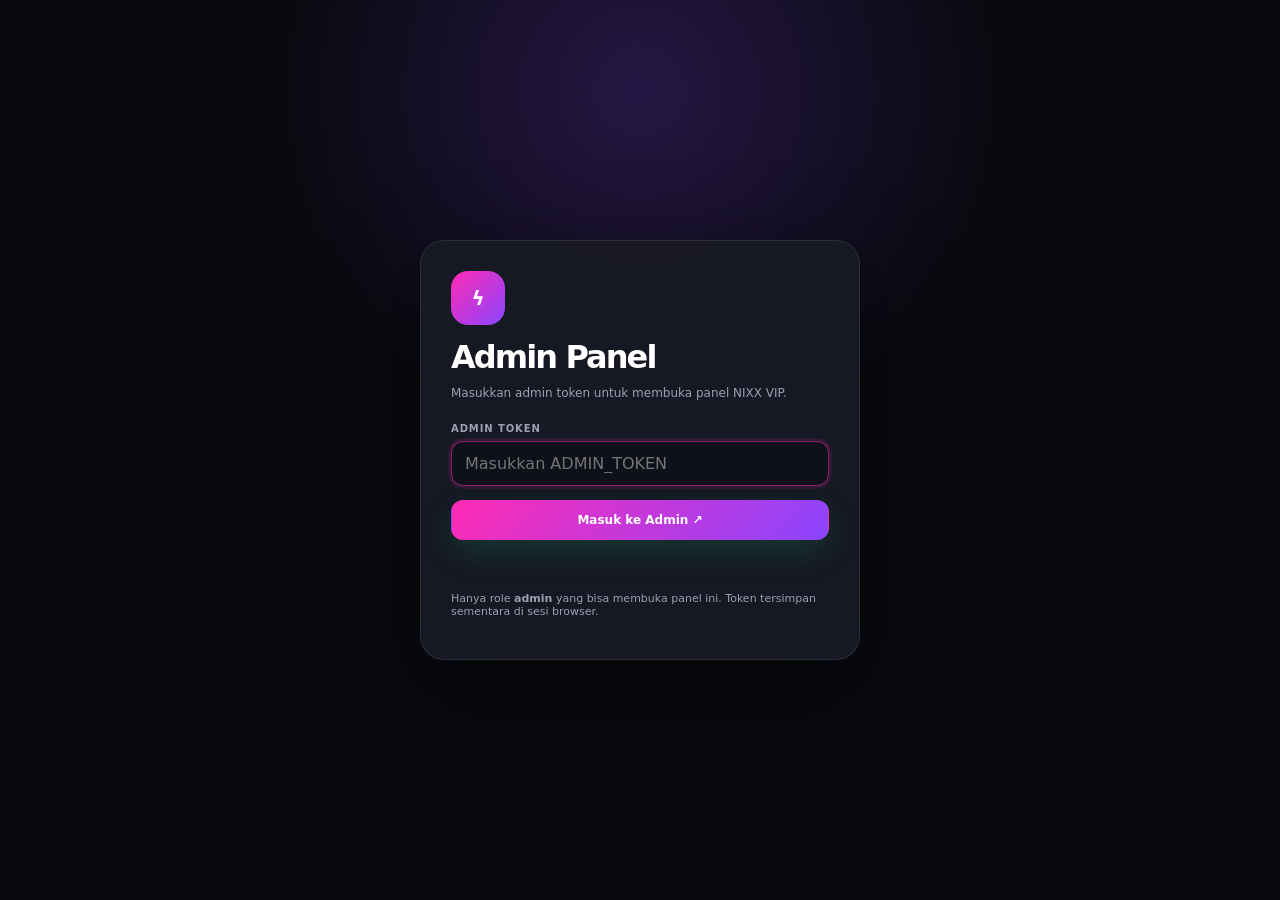
==== commit a9e6b1c4: "Update admin.html" ====
--- a/admin.html
+++ b/admin.html
@@ -5,199 +5,97 @@
   <meta name="viewport" content="width=device-width,initial-scale=1">
   <title>NIXX VIP — Admin Panel</title>
   <link rel="stylesheet" href="./style.css">
-  <script defer src="./admin.js"></script>
   <style>
-    .admin-login-screen{min-height:100vh;display:grid;place-items:center;padding:24px}.admin-login{width:min(440px,100%);padding:34px;border:1px solid rgba(141,255,194,.25);border-radius:28px;background:rgba(10,15,20,.88);box-shadow:0 30px 100px rgba(0,0,0,.45);backdrop-filter:blur(20px)}
-    .admin-login h1{font-size:clamp(36px,8vw,58px);margin:10px 0}.admin-login p{color:var(--muted);line-height:1.7}.login-error{min-height:20px;margin-top:10px;color:#ff8798;font-size:12px}.admin-app{display:grid;grid-template-columns:250px minmax(0,1fr);min-height:100vh;width:min(1500px,100%);margin:auto}.admin-sidebar{position:sticky;top:0;height:100vh;padding:24px 16px;border-right:1px solid var(--line);background:rgba(8,12,17,.78);backdrop-filter:blur(18px);display:flex;flex-direction:column;gap:18px}.admin-brand{display:flex;align-items:center;gap:10px;padding:10px 12px;color:var(--text);text-decoration:none}.admin-brand .brand-symbol{display:grid;place-items:center;width:38px;height:38px;border-radius:12px;background:rgba(141,255,194,.1);color:var(--green);font-weight:900}.admin-brand small{display:block;color:var(--muted);font-size:9px;letter-spacing:.12em;margin-top:3px}.admin-nav{display:grid;gap:7px}.admin-nav button{width:100%;border:1px solid transparent;background:transparent;color:var(--muted);padding:12px 13px;border-radius:13px;text-align:left;cursor:pointer;font:600 12px inherit}.admin-nav button:hover,.admin-nav button.active{color:var(--text);background:rgba(141,255,194,.08);border-color:rgba(141,255,194,.13)}.admin-nav .nav-icon{display:inline-block;width:22px}.sidebar-spacer{flex:1}.admin-user{padding:13px;border:1px solid var(--line);border-radius:15px;background:rgba(255,255,255,.025)}.admin-user b{display:block;font-size:12px}.admin-user small{color:var(--muted);font-size:10px}.admin-main{padding:38px;min-width:0}.admin-page{max-width:1100px;margin:0 auto}.admin-page[hidden]{display:none!important}.page-heading{display:flex;justify-content:space-between;gap:20px;align-items:end;margin-bottom:24px}.page-heading h1{margin:6px 0;font-size:clamp(34px,5vw,58px)}.page-heading>.button{margin:0}.stat-grid{display:grid;grid-template-columns:repeat(4,1fr);gap:14px}.stat-card{padding:20px;border:1px solid var(--line);border-radius:20px;background:var(--panel)}.stat-card span{font-size:9px;color:var(--muted);letter-spacing:.14em}.stat-card strong{display:block;font-size:34px;margin:8px 0 3px;color:var(--green)}.stat-card small{color:var(--muted)}.dashboard-grid{display:grid;grid-template-columns:1fr 1fr;gap:14px}.dashboard-grid .admin-card{margin-top:14px}.session-box{display:flex;justify-content:space-between;gap:10px;padding:14px;border:1px solid rgba(141,255,194,.15);border-radius:13px;margin-top:18px}.session-box span{color:var(--green);font-size:11px}.security-row{display:flex;align-items:center;gap:24px;flex-wrap:wrap;margin-top:18px}.security-row>div{min-width:130px}.security-row small{display:block;color:var(--muted);font-size:10px}.security-row b{font-size:13px}.mobile-menu{display:none}.admin-page>.admin-card{margin-top:0}.admin-page>.admin-card+.admin-card{margin-top:20px}.admin-page .key-manager{margin-top:20px}@media(max-width:900px){.admin-app{grid-template-columns:1fr}.admin-sidebar{position:fixed;z-index:100;left:0;top:0;bottom:0;width:280px;transform:translateX(-102%);transition:.25s ease}.admin-sidebar.open{transform:none}.admin-main{padding:82px 18px 30px}.mobile-menu{display:flex;position:fixed;z-index:110;top:16px;left:16px}.stat-grid{grid-template-columns:repeat(2,1fr)}.dashboard-grid{grid-template-columns:1fr}.page-heading{align-items:flex-start;flex-direction:column}}@media(max-width:520px){.stat-grid{grid-template-columns:1fr 1fr}.admin-login{padding:26px}.admin-main{padding-left:14px;padding-right:14px}}
+    :root{--admin-sidebar:250px;--admin-pink:#ff2bb5;--admin-purple:#8a45ff;--admin-bg:#0f1019;--admin-card:#171925;--admin-border:rgba(255,255,255,.09)}
+    body{min-height:100vh;background:var(--admin-bg);color:#fff}.admin-app{display:grid;grid-template-columns:var(--admin-sidebar) 1fr;min-height:100vh}.admin-sidebar{position:sticky;top:0;height:100vh;padding:22px 16px;border-right:1px solid var(--admin-border);background:rgba(11,12,19,.92);backdrop-filter:blur(16px);display:flex;flex-direction:column;z-index:20}.admin-brand{display:flex;align-items:center;gap:11px;padding:10px 10px 22px}.admin-brand-logo{width:40px;height:40px;display:grid;place-items:center;border-radius:13px;background:linear-gradient(135deg,var(--admin-pink),var(--admin-purple));font-weight:900}.admin-brand b{display:block;font-size:14px}.admin-brand small{color:#9b9eaf;font-size:9px;letter-spacing:.12em}.admin-nav{display:grid;gap:6px}.admin-nav button{appearance:none;border:1px solid transparent;background:transparent;color:#aeb1c0;border-radius:12px;padding:12px 13px;text-align:left;font:700 12px inherit;cursor:pointer;transition:.18s}.admin-nav button:hover{background:rgba(255,255,255,.05);color:#fff}.admin-nav button.active{background:linear-gradient(135deg,rgba(255,43,181,.16),rgba(138,69,255,.16));border-color:rgba(255,43,181,.18);color:#fff}.admin-side-bottom{margin-top:auto}.admin-side-bottom .button{width:100%}.admin-main{min-width:0;padding:28px}.admin-page{display:none;max-width:1200px;margin:0 auto}.admin-page.active{display:block}.admin-topbar{display:flex;justify-content:space-between;align-items:center;gap:14px;margin-bottom:24px}.admin-topbar h1{margin:4px 0;font-size:clamp(26px,4vw,40px);letter-spacing:-.05em}.admin-muted{color:#9da0b2;font-size:12px;line-height:1.6}.admin-grid{display:grid;grid-template-columns:repeat(4,minmax(0,1fr));gap:12px}.stat-card,.admin-card{background:var(--admin-card);border:1px solid var(--admin-border);border-radius:20px}.stat-card{padding:18px}.stat-card small{display:block;color:#8d90a1;font:700 9px ui-monospace,monospace;letter-spacing:.1em;text-transform:uppercase}.stat-card b{display:block;margin-top:9px;font-size:28px}.admin-card{padding:20px}.admin-stack{display:grid;gap:14px}.admin-card h2{margin:5px 0;font-size:20px}.form-grid{display:grid;grid-template-columns:repeat(2,minmax(0,1fr));gap:14px}.form-field{display:grid;gap:7px}.form-field.full{grid-column:1/-1}.form-field label{font-size:10px;color:#9da0b2;text-transform:uppercase;letter-spacing:.09em;font-weight:800}.form-field input,.form-field textarea,.form-field select{width:100%;border:1px solid rgba(255,255,255,.11);background:#0f111a;color:#fff;border-radius:12px;padding:12px 13px;outline:none;font:inherit}.form-field input:focus,.form-field textarea:focus,.form-field select:focus{border-color:rgba(255,43,181,.55);box-shadow:0 0 0 3px rgba(255,43,181,.1)}.form-actions{display:flex;gap:9px;flex-wrap:wrap;margin-top:16px}.button{cursor:pointer}.button-primary{background:linear-gradient(135deg,var(--admin-pink),var(--admin-purple))!important;border-color:transparent!important;color:#fff!important}.button-danger{border-color:rgba(255,90,110,.35)!important;color:#ff8798!important}.button-secondary{border-color:rgba(138,69,255,.4)!important;color:#caa7ff!important}.check-row{display:flex;align-items:center;gap:9px;color:#b6b8c7;font-size:12px}.check-row input{width:auto}.license-list,.script-list{display:grid;gap:12px}.item-card{padding:16px;border:1px solid var(--admin-border);border-radius:16px;background:rgba(255,255,255,.025)}.item-head{display:flex;justify-content:space-between;gap:10px;align-items:flex-start}.item-head strong{font-size:14px}.item-meta{display:grid;grid-template-columns:repeat(4,minmax(0,1fr));gap:10px;margin-top:13px}.item-meta span{font-size:10px;color:#838697}.item-meta b{display:block;margin-top:4px;color:#fff;font-size:11px}.cover-preview{width:100%;max-width:480px;aspect-ratio:16/9;object-fit:cover;border-radius:14px;border:1px solid var(--admin-border);margin-top:6px}.login-screen{position:fixed;inset:0;z-index:100;display:grid;place-items:center;padding:20px;background:radial-gradient(circle at 50% 10%,rgba(138,69,255,.22),transparent 35%),#090a10}.login-card{width:min(440px,100%);padding:30px;border:1px solid var(--admin-border);border-radius:24px;background:rgba(23,25,37,.96);box-shadow:0 30px 100px rgba(0,0,0,.45)}.login-logo{width:54px;height:54px;display:grid;place-items:center;border-radius:17px;background:linear-gradient(135deg,var(--admin-pink),var(--admin-purple));font-weight:900;font-size:20px}.login-card h1{margin:18px 0 7px;font-size:32px;letter-spacing:-.06em}.login-error{min-height:18px;color:#ff7f95;font-size:11px;margin-top:10px}.mobile-toggle{display:none}.notice{margin-top:10px;color:#9da0b2;font-size:11px}.tag{display:inline-flex;align-items:center;gap:6px;border:1px solid rgba(255,43,181,.24);background:rgba(255,43,181,.08);color:#ff8bd8;border-radius:999px;padding:6px 9px;font:800 9px ui-monospace,monospace;letter-spacing:.08em}.hidden{display:none!important}
+    @media(max-width:980px){.admin-app{grid-template-columns:1fr}.admin-sidebar{position:fixed;left:0;top:0;transform:translateX(-105%);width:min(290px,86vw);box-shadow:25px 0 80px rgba(0,0,0,.4);transition:.22s}.admin-sidebar.open{transform:none}.mobile-toggle{display:inline-flex}.admin-main{padding:18px}.admin-grid{grid-template-columns:repeat(2,minmax(0,1fr))}}
+    @media(max-width:650px){.form-grid,.admin-grid{grid-template-columns:1fr}.item-meta{grid-template-columns:repeat(2,minmax(0,1fr))}.admin-topbar{align-items:flex-start}.admin-topbar .button{flex-shrink:0}}
   </style>
 </head>
 <body>
-  <div class="noise" aria-hidden="true"></div><div class="orb orb-one" aria-hidden="true"></div>
-  <section id="loginScreen" class="admin-login-screen">
-    <form id="loginForm" class="admin-login">
-      <a class="brand" href="./index.html"><span class="brand-symbol">ϟ</span><span><b>NIXX</b><small>ADMIN PANEL</small></span></a>
-      <span class="section-number">PRIVATE ACCESS</span>
-      <h1>Admin Login</h1>
-      <p>Masukkan <b>ADMIN_TOKEN</b> untuk membuka panel. Token diverifikasi langsung ke API dan tidak disimpan permanen.</p>
-      <label for="loginToken">Admin token</label><input id="loginToken" type="password" placeholder="Masukkan admin token" autocomplete="current-password" required>
-      <button class="button button-primary button-full" type="submit" id="loginButton">Masuk ke Admin Panel ↗</button>
-      <div id="loginError" class="login-error"></div>
-    </form>
+  <section id="loginScreen" class="login-screen">
+    <div class="login-card">
+      <div class="login-logo">ϟ</div>
+      <h1>Admin Panel</h1>
+      <p class="admin-muted">Masukkan admin token untuk membuka panel NIXX VIP.</p>
+      <form id="loginForm" class="admin-stack" style="margin-top:20px">
+        <div class="form-field"><label for="loginToken">Admin Token</label><input id="loginToken" type="password" autocomplete="off" placeholder="Masukkan ADMIN_TOKEN" required></div>
+        <button class="button button-primary button-full" type="submit">Masuk ke Admin ↗</button>
+        <div id="loginError" class="login-error"></div>
+      </form>
+      <p class="notice">Hanya role <b>admin</b> yang bisa membuka panel ini. Token tersimpan sementara di sesi browser.</p>
+    </div>
   </section>
 
-  <div id="adminApp" class="admin-app" hidden>
-    <button class="button mobile-menu" id="mobileMenu" type="button">☰</button>
+  <div id="adminApp" class="admin-app hidden">
     <aside id="adminSidebar" class="admin-sidebar">
-      <a class="admin-brand" href="./index.html"><span class="brand-symbol">ϟ</span><span><b>NIXX VIP</b><small>ADMIN CONTROL</small></span></a>
-      <nav class="admin-nav" aria-label="Admin navigation">
-        <button data-page-target="dashboard" class="active"><span class="nav-icon">⌂</span>Dashboard</button>
-        <button data-page-target="generate"><span class="nav-icon">＋</span>Generate Key</button>
-        <button data-page-target="licenses"><span class="nav-icon">▣</span>License Database</button>
-        <button data-page-target="announcement"><span class="nav-icon">!</span>Announcement</button>
-        <button data-page-target="products"><span class="nav-icon">◆</span>Products</button>
-        <button data-page-target="scripts"><span class="nav-icon">◈</span>Script Library</button>
-        <button data-page-target="settings"><span class="nav-icon">⚙</span>Settings</button>
+      <div class="admin-brand"><div class="admin-brand-logo">ϟ</div><div><b>NIXX VIP</b><small>ADMIN CONTROL</small></div></div>
+      <nav id="adminNav" class="admin-nav">
+        <button class="active" data-page="dashboard">◈ Dashboard</button>
+        <button data-page="licenses">⌁ License Database</button>
+        <button data-page="scripts">▣ Script Products</button>
+        <button data-page="announcement">◉ Announcement</button>
+        <button data-page="settings">⚙ Settings</button>
       </nav>
-      <div class="sidebar-spacer"></div>
-      <div class="admin-user"><b>ADMIN</b><small>Authenticated session</small></div>
-      <button class="button button-danger button-full" id="sidebarLogout" type="button">Logout</button>
+      <div class="admin-side-bottom"><button class="button button-danger button-full" id="logoutBtn" type="button">Logout</button></div>
     </aside>
+
     <main class="admin-main">
-      <section class="admin-page" data-page="dashboard">
-        <div class="page-heading"><div><span class="section-number">NIXX VIP CONTROL</span><h1>Dashboard</h1><p class="admin-muted">Ringkasan cepat sistem dan database admin.</p></div><button class="button" id="dashboardRefresh" type="button">↻ Refresh</button></div>
-        <div class="stat-grid">
-          <article class="stat-card"><span>LICENSE</span><strong id="statLicenses">—</strong><small>Total license</small></article>
-          <article class="stat-card"><span>ACTIVE</span><strong id="statActive">—</strong><small>License aktif</small></article>
-          <article class="stat-card"><span>PRODUCT</span><strong id="statProducts">—</strong><small>Produk manual</small></article>
-          <article class="stat-card"><span>SCRIPT</span><strong id="statScripts">—</strong><small>Script store</small></article>
+      <div class="admin-topbar"><div><span class="tag">ADMIN <span id="roleBadge">OFFLINE</span></span><h1 id="pageTitle">Dashboard</h1><p id="pageSubtitle" class="admin-muted">Kontrol utama NIXX VIP.</p></div><button id="mobileToggle" class="button mobile-toggle" type="button">☰ Menu</button></div>
+
+      <section id="page-dashboard" class="admin-page active">
+        <div class="admin-grid">
+          <article class="stat-card"><small>Total License</small><b id="statLicenses">0</b></article>
+          <article class="stat-card"><small>Active License</small><b id="statActive">0</b></article>
+          <article class="stat-card"><small>Script Products</small><b id="statScripts">0</b></article>
+          <article class="stat-card"><small>Announcement</small><b id="statAnnouncement">OFF</b></article>
         </div>
-        <div class="dashboard-grid">
-          <section class="admin-card"><span class="section-number">ACCESS</span><h2>Admin session</h2><p class="admin-muted">Token aktif tersimpan hanya selama session browser ini.</p><div class="session-box"><b id="sessionRole">ADMIN</b><span>Authenticated</span></div></section>
-          <section class="admin-card"><span class="section-number">ANNOUNCEMENT</span><h2>Status banner</h2><p id="dashboardAnnouncement" class="admin-muted">Memuat...</p></section>
+        <div class="admin-stack" style="margin-top:14px"><article class="admin-card"><span class="tag">QUICK ACTION</span><h2>Kelola Script Product</h2><p class="admin-muted">Upload cover + file Lua/TXT, atur harga dan detail produk. Produk akan tampil otomatis di paling atas storefront.</p><div class="form-actions"><button class="button button-primary" data-goto="scripts" type="button">Upload Script Product ↗</button><button class="button" data-goto="licenses" type="button">Kelola License</button></div></article></div>
+      </section>
+
+      <section id="page-licenses" class="admin-page">
+        <div class="admin-stack">
+          <article class="admin-card"><div class="admin-topbar" style="margin-bottom:0"><div><span class="tag">LICENSE</span><h2>Generate License Key</h2><p class="admin-muted">Buat key setelah pembayaran pembeli terverifikasi.</p></div><button class="button" id="refreshKeys" type="button">↻ Refresh</button></div>
+            <form id="issueForm" class="form-grid" style="margin-top:16px"><div class="form-field"><label for="customer">Nama / username pembeli</label><input id="customer" placeholder="username-pembeli" required></div><div class="form-field"><label for="days">Masa aktif</label><select id="days"><option value="1">1 Hari</option><option value="3">3 Hari</option><option value="7" selected>7 Hari</option><option value="30">30 Hari</option></select></div><div class="form-field full"><button class="button button-primary button-full" type="submit">Generate Key ↗</button></div></form>
+            <div id="result" hidden style="margin-top:16px"><span class="tag">KEY GENERATED</span><div id="generatedKey" style="font:800 16px ui-monospace,monospace;word-break:break-all;margin-top:9px"></div><div class="form-actions"><button class="button button-primary" id="copyKey" type="button">Copy Key</button><a class="button" id="sendWhatsapp" target="_blank" rel="noreferrer">Kirim ke WhatsApp ↗</a></div></div>
+          </article>
+          <article class="admin-card"><div style="display:flex;justify-content:space-between;gap:10px;align-items:flex-start"><div><span class="tag">DATABASE</span><h2>Daftar License</h2></div></div><div id="licenseList" class="license-list" style="margin-top:15px"><div class="item-card">Belum memuat license.</div></div></article>
         </div>
       </section>
-      <section class="admin-page" data-page="generate" >
-        <div class="page-heading"><div><span class="section-number">ADMIN PANEL</span><h1>Generate Key</h1><p class="admin-muted">Kelola bagian generate key dari sidebar.</p></div></div>
-    <section class="admin-card">
-      <span class="section-number">PRIVATE ADMIN AREA</span>
-      <h1>Generate license key</h1>
-      <p class="admin-muted">
-        Buat key setelah pembayaran pembeli terverifikasi.
-        Masa aktif mulai dihitung saat key pertama kali digunakan.
-      </p>
 
-      <form id="issueForm">
-        <input id="adminToken" type="hidden">
-        <p id="roleBadge" class="admin-muted" style="margin-top:8px">Role: ADMIN</p>
+      <section id="page-scripts" class="admin-page">
+        <div class="admin-stack">
+          <article class="admin-card"><span class="tag">SCRIPT PRODUCT</span><h2>Upload Produk SC</h2><p class="admin-muted">Atur sendiri semua isi produk. Cover dan data ini akan tampil di section Script Products sebelum VVIP Key.</p>
+            <form id="scriptUploadForm" class="form-grid" style="margin-top:16px">
+              <div class="form-field"><label for="scriptTitle">Nama produk</label><input id="scriptTitle" maxlength="80" placeholder="NIXXTEAM Blade Spin" required></div>
+              <div class="form-field"><label for="scriptPrice">Harga</label><input id="scriptPrice" maxlength="40" placeholder="Rp25.000" required></div>
+              <div class="form-field"><label for="scriptBadge">Badge / label</label><input id="scriptBadge" maxlength="40" placeholder="SCRIPT ROBLOX"></div>
+              <div class="form-field"><label for="scriptVersion">Versi</label><input id="scriptVersion" maxlength="30" placeholder="v2.0"></div>
+              <div class="form-field"><label for="scriptCategory">Kategori</label><input id="scriptCategory" maxlength="40" placeholder="Blade Spin"></div>
+              <div class="form-field"><label for="scriptOrderLabel">Teks tombol</label><input id="scriptOrderLabel" maxlength="30" value="Order Sekarang"></div>
+              <div class="form-field full"><label for="scriptOrderUrl">Link order (opsional)</label><input id="scriptOrderUrl" maxlength="400" placeholder="https://wa.me/... atau Discord / checkout URL"></div>
+              <div class="form-field full"><label for="scriptDescription">Deskripsi</label><textarea id="scriptDescription" maxlength="500" rows="4" placeholder="Deskripsi produk script..." required></textarea></div>
+              <div class="form-field full"><label for="scriptFeatures">Fitur / isi produk</label><textarea id="scriptFeatures" maxlength="1000" rows="6" placeholder="Satu fitur per baris&#10;Auto Farm&#10;Sword Battles&#10;Support update"></textarea></div>
+              <div class="form-field"><label for="scriptCover">Cover JPG/JPEG</label><input id="scriptCover" type="file" accept="image/jpeg,.jpg,.jpeg" required><img id="scriptCoverPreview" class="cover-preview hidden" alt="Preview cover"></div>
+              <div class="form-field"><label for="scriptFile">File Script</label><input id="scriptFile" type="file" accept=".lua,.txt,text/plain" required><p class="admin-muted">Maksimal file script sekitar 2 MB.</p></div>
+              <div class="form-field full"><label class="check-row"><input id="scriptFeatured" type="checkbox"> Jadikan produk unggulan</label></div>
+              <div class="form-field full"><button class="button button-primary button-full" type="submit">Publish Produk SC ↗</button></div>
+            </form>
+            <p id="scriptUploadStatus" class="admin-muted" style="margin-top:10px"></p>
+          </article>
+          <article class="admin-card"><div class="admin-topbar" style="margin-bottom:0"><div><span class="tag">PUBLISHED</span><h2>Produk SC Online</h2></div><button class="button" id="refreshScripts" type="button">↻ Refresh</button></div><div id="scriptAdminList" class="script-list" style="margin-top:15px"><div class="item-card">Belum memuat produk.</div></div></article>
+        </div>
+      </section>
 
-        <label for="customer">Nama / username pembeli</label>
-        <input id="customer" placeholder="Contoh: username-pembeli" required>
+      <section id="page-announcement" class="admin-page">
+        <article class="admin-card"><span class="tag">SITE CONTROL</span><h2>Announcement</h2><p class="admin-muted">Atur banner pengumuman yang tampil di storefront.</p><form id="announcementForm" class="form-grid" style="margin-top:16px"><div class="form-field full"><label for="announcementText">Pesan</label><input id="announcementText" maxlength="300" placeholder="Maintenance malam ini..."></div><div class="form-field"><label for="announcementType">Tipe</label><select id="announcementType"><option value="info">Info</option><option value="success">Success</option><option value="warning">Warning</option><option value="danger">Danger</option></select></div><div class="form-field" style="align-content:end"><label class="check-row"><input id="announcementEnabled" type="checkbox"> Aktifkan banner</label></div><div class="form-field full"><button class="button button-primary button-full" type="submit">Simpan Announcement</button></div></form><p id="announcementStatus" class="admin-muted" style="margin-top:10px"></p></article>
+      </section>
 
-        <label for="days">Masa aktif</label>
-        <select id="days">
-          <option value="1">1 Hari</option>
-          <option value="3">3 Hari</option>
-          <option value="7" selected>7 Hari</option>
-          <option value="30">30 Hari</option>
-        </select>
-
-        <button class="button button-primary button-full" type="submit">Generate Key ↗</button>
-      </form>
-
-      <div class="admin-result" id="result" hidden>
-        <span class="section-number">KEY GENERATED</span>
-        <strong id="generatedKey"></strong>
-        <div class="result-actions">
-          <button class="button button-primary" id="copyKey" type="button">Copy key</button>
-          <a class="button" id="sendWhatsapp" target="_blank" rel="noreferrer">Discord ↗</a>
-        </div>
-      </div>
-
-      <p class="admin-warning">Admin dapat generate, lihat, delete, dan mengatur announcement. Reseller hanya dapat generate dan melihat key reseller. Jangan bagikan token.</p>
-    </section>
-      </section>
-      <section class="admin-page" data-page="licenses" hidden>
-        <div class="page-heading"><div><span class="section-number">ADMIN PANEL</span><h1>License Database</h1><p class="admin-muted">Kelola bagian license database dari sidebar.</p></div></div>
-    <section class="admin-card key-manager">
-      <div class="manager-head">
-        <div>
-          <span class="section-number">LICENSE DATABASE</span>
-          <h2>Daftar semua key</h2>
-          <p class="admin-muted">
-            Lihat semua license yang sudah dibuat dan hapus key yang tidak diperlukan.
-          </p>
-        </div>
-        <div class="manager-tools">
-          <button class="button" id="refreshKeys" type="button">↻ Refresh</button>
-        </div>
-      </div>
-
-      <div class="key-list" id="licenseList">
-        <div class="empty-key">Masukkan admin token lalu tekan Refresh.</div>
-      </div>
-    </section>
-      </section>
-      <section class="admin-page" data-page="announcement" hidden>
-        <div class="page-heading"><div><span class="section-number">ADMIN PANEL</span><h1>Announcement</h1><p class="admin-muted">Kelola bagian announcement dari sidebar.</p></div></div>
-    <section class="admin-card key-manager">
-      <div class="manager-head">
-        <div><span class="section-number">SITE CONTROL</span><h2>Announcement</h2><p class="admin-muted">Tampilkan banner pengumuman di halaman utama NixxVIP.</p></div>
-      </div>
-      <form id="announcementForm">
-        <label for="announcementText">Pesan</label>
-        <input id="announcementText" maxlength="300" placeholder="Contoh: Maintenance malam ini pukul 23.00 WIB">
-        <label for="announcementType">Tipe</label>
-        <select id="announcementType"><option value="info">Info</option><option value="success">Success</option><option value="warning">Warning</option><option value="danger">Danger</option></select>
-        <label style="display:flex;gap:8px;align-items:center;margin-top:12px"><input id="announcementEnabled" type="checkbox" style="width:auto"> Aktifkan banner</label>
-        <button class="button button-primary button-full" type="submit">Simpan Announcement</button>
-        <p id="announcementStatus" class="admin-muted"></p>
-      </form>
-    </section>
-      </section>
-      <section class="admin-page" data-page="products" hidden>
-        <div class="page-heading"><div><span class="section-number">ADMIN PANEL</span><h1>Product Manager</h1><p class="admin-muted">Kelola bagian product manager dari sidebar.</p></div></div>
-    <section class="admin-card key-manager">
-      <div class="manager-head">
-        <div><span class="section-number">PRODUCT MANAGER</span><h2>Tambah Produk Sendiri</h2><p class="admin-muted">Isi produk secara manual. Setelah dipublish, produk langsung muncul rapi di halaman utama tanpa edit index.html.</p></div>
-      </div>
-      <form id="productUploadForm">
-        <label for="productTitle">Nama produk</label>
-        <input id="productTitle" maxlength="80" placeholder="Contoh: NIXXTEAM Blade Spin" required>
-        <label for="productPrice">Harga</label>
-        <input id="productPrice" maxlength="40" placeholder="Contoh: Rp25.000" required>
-        <label for="productBadge">Label kecil</label>
-        <input id="productBadge" maxlength="40" placeholder="Contoh: SCRIPT ROBLOX">
-        <label for="productDescription">Deskripsi</label>
-        <textarea id="productDescription" maxlength="400" rows="3" placeholder="Deskripsi singkat produk..."></textarea>
-        <label for="productFeatures">Fitur / isi produk</label>
-        <textarea id="productFeatures" rows="5" placeholder="Satu fitur per baris&#10;Akses 1 hari&#10;Support update&#10;Premium feature"></textarea>
-        <label for="productOrderLabel">Teks tombol</label>
-        <input id="productOrderLabel" maxlength="30" value="Beli / Tanya" placeholder="Beli / Tanya">
-        <label for="productImage">Gambar produk (opsional)</label>
-        <input id="productImage" type="file" accept="image/jpeg,.jpg,.jpeg,image/png,.png,image/webp,.webp">
-        <img id="productImagePreview" alt="Preview produk" hidden style="width:100%;aspect-ratio:16/9;object-fit:cover;border-radius:16px;border:1px solid rgba(255,255,255,.12);margin-top:8px">
-        <button class="button button-primary button-full" type="submit">Publish Produk ↗</button>
-        <p id="productUploadStatus" class="admin-muted"></p>
-      </form>
-
-      <div class="manager-head" style="margin-top:28px">
-        <div><span class="section-number">PUBLISHED PRODUCTS</span><h2>Produk yang sudah dipasang</h2></div>
-        <div class="manager-tools"><button class="button" id="refreshProducts" type="button">↻ Refresh</button></div>
-      </div>
-      <div class="key-list" id="productAdminList"><div class="empty-key">Belum memuat produk.</div></div>
-    </section>
-      </section>
-      <section class="admin-page" data-page="scripts" hidden>
-        <div class="page-heading"><div><span class="section-number">ADMIN PANEL</span><h1>Script Library</h1><p class="admin-muted">Kelola bagian script library dari sidebar.</p></div></div>
-    <section class="admin-card key-manager">
-      <div class="manager-head">
-        <div><span class="section-number">SCRIPT LIBRARY</span><h2>Upload Script Promosi</h2><p class="admin-muted">Buat produk script seperti store: cover JPG, nama, versi, kategori, deskripsi, dan file Lua/TXT. Setelah dipublish, produk muncul otomatis di Script Store.</p></div>
-      </div>
-      <form id="scriptUploadForm">
-        <label for="scriptTitle">Nama script</label>
-        <input id="scriptTitle" maxlength="80" placeholder="Contoh: Blade Spin NIXXTEAM" required>
-        <label for="scriptVersion">Versi</label>
-        <input id="scriptVersion" maxlength="30" placeholder="v2.0">
-        <label for="scriptDescription">Deskripsi promosi</label>
-        <input id="scriptDescription" maxlength="240" placeholder="Script premium dengan fitur lengkap...">
-        <label for="scriptCategory">Kategori</label>
-        <input id="scriptCategory" maxlength="40" placeholder="Contoh: Blade Spin / Roblox">
-        <label style="display:flex;gap:8px;align-items:center;margin-top:12px"><input id="scriptFeatured" type="checkbox" style="width:auto"> Tampilkan sebagai script unggulan</label>
-        <label for="scriptCover">Cover JPG</label>
-        <input id="scriptCover" type="file" accept="image/jpeg,.jpg,.jpeg" required>
-        <img id="scriptCoverPreview" alt="Preview cover" hidden style="width:100%;max-width:520px;aspect-ratio:16/9;object-fit:cover;border-radius:16px;border:1px solid rgba(255,255,255,.12);margin-top:8px">
-        <label for="scriptFile">File script (.lua / .txt)</label>
-        <input id="scriptFile" type="file" accept=".lua,.txt,text/plain" required>
-        <button class="button button-primary button-full" type="submit">Publish Script ↗</button>
-        <p id="scriptUploadStatus" class="admin-muted"></p>
-      </form>
-    </section>
-      </section>
-      <section class="admin-page" data-page="settings" hidden>
-        <div class="page-heading"><div><span class="section-number">SYSTEM</span><h1>Settings</h1><p class="admin-muted">Pengaturan session admin dan akses panel.</p></div></div>
-        <section class="admin-card"><span class="section-number">SECURITY</span><h2>Admin Access</h2><p class="admin-muted">Admin token tidak ditampilkan kembali dan tidak disimpan permanen di localStorage.</p><div class="security-row"><div><small>Role</small><b>ADMIN</b></div><div><small>Session</small><b id="settingsSession">Active</b></div><button class="button button-danger" id="logoutBtn" type="button">Logout</button></div></section>
+      <section id="page-settings" class="admin-page">
+        <article class="admin-card"><span class="tag">SETTINGS</span><h2>Session & Info</h2><p class="admin-muted">Panel ini memakai ADMIN_TOKEN dari environment Vercel. Token tidak ditulis ke file frontend.</p><div class="item-meta"><span>Role<b id="settingsRole">-</b></span><span>API Base<b>Same origin</b></span><span>Session<b>sessionStorage</b></span><span>Store<b>Redis + GitHub</b></span></div></article>
       </section>
     </main>
   </div>
+  <script src="./admin.js" defer></script>
 </body>
 </html>
